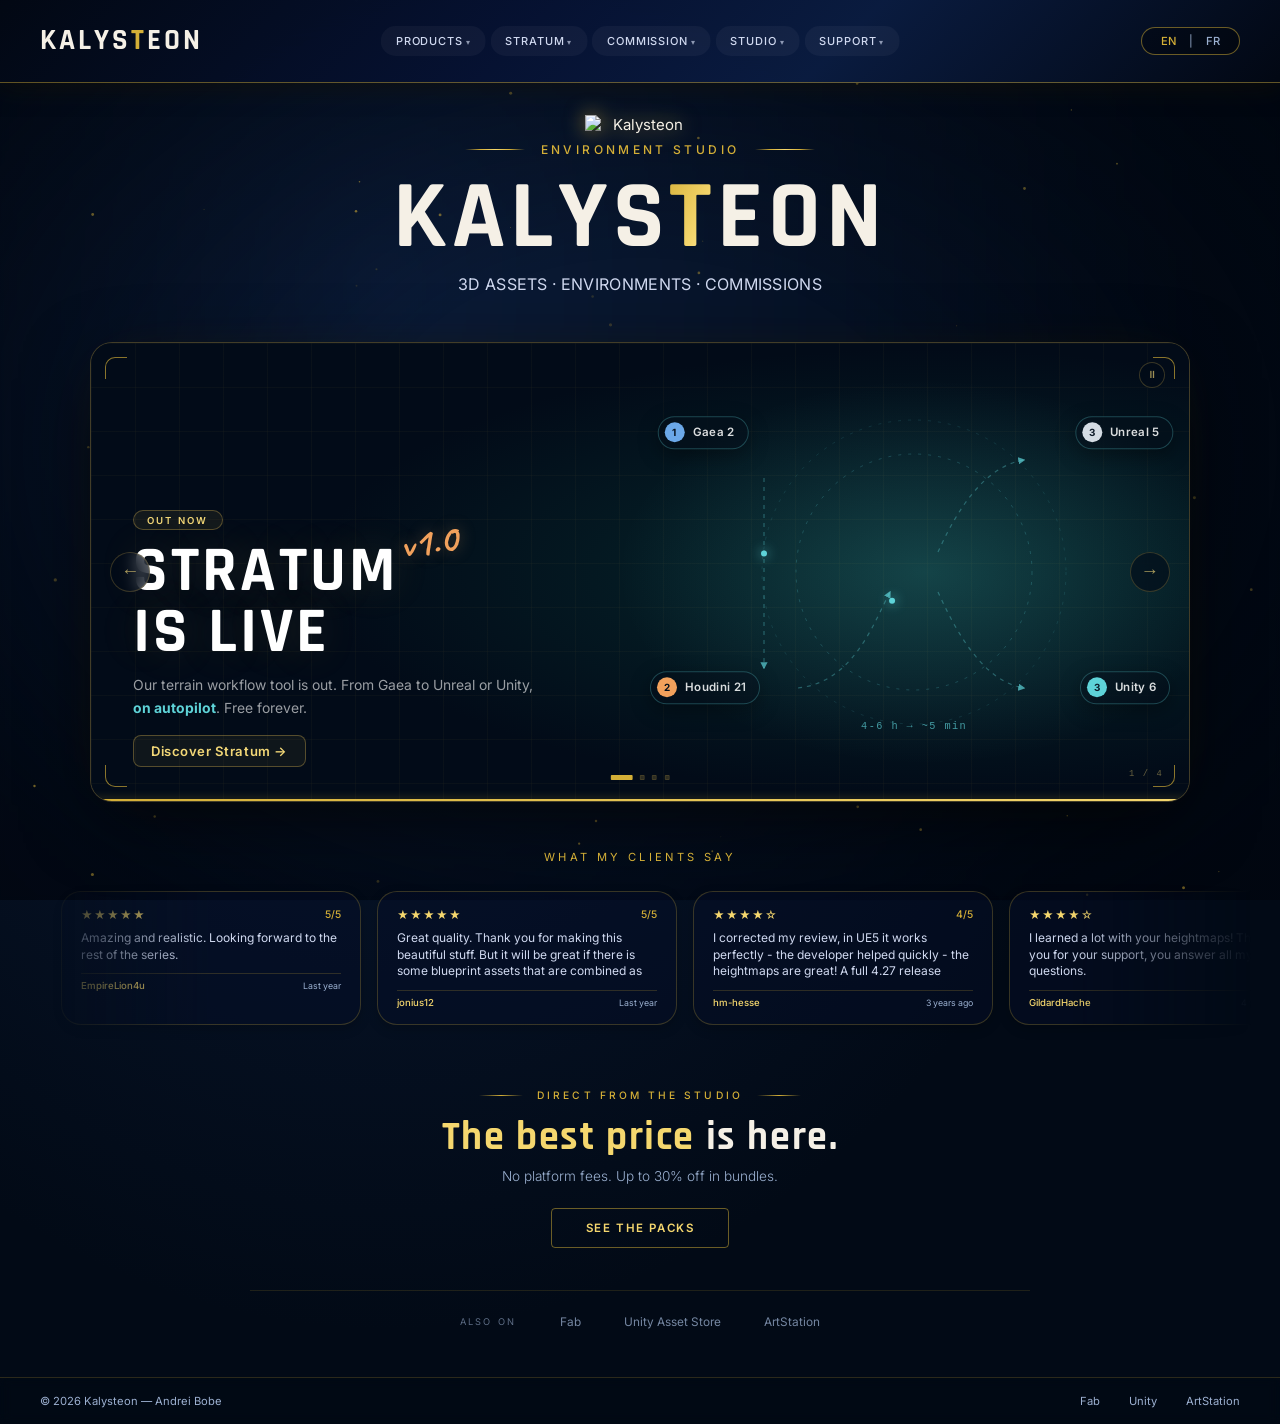
==== index.html @ ba21d110 "Arctic Mountain Complet" ====
﻿<!DOCTYPE html>
<html lang="en">
<head>
<meta charset="UTF-8">
<meta name="viewport" content="width=device-width, initial-scale=1.0, viewport-fit=cover">
<title>Kalysteon</title>
<link rel="icon" type="image/png" sizes="64x64" href="img/favicon-64.webp">
<link rel="icon" type="image/png" sizes="32x32" href="img/favicon-32.webp">
<link href="https://fonts.googleapis.com/css2?family=Bebas+Neue&family=Inter:opsz,wght@14..32,300;14..32,400;14..32,500;14..32,600;14..32,700&family=Orbitron:wght@700;800&family=Rajdhani:wght@400;600;700&family=Caveat:wght@700&display=swap" rel="stylesheet">
<style>
*, *::before, *::after {
  box-sizing: border-box;
  margin: 0;
  padding: 0;
}

:root {
  --bg-deep: #01060F;
  --gold: #D4AF37;
  --gold-bright: #F5D76E;
  --gold-glow: rgba(212, 175, 55, 0.7);
  --gold-border: rgba(212, 175, 55, 0.5);
  --gold-border-hover: rgba(245, 215, 110, 0.9);
  --text-light: #F5F0E6;
  --text-muted: #D0D9F0;
  --text-dim: #9BB0D0;
  --card-bg: rgba(5, 14, 40, 0.65);
  --card-border: rgba(212, 175, 55, 0.4);
  --card-border-hover: rgba(245, 215, 110, 0.8);
  --testimonial-bg: rgba(5, 14, 40, 0.45);
  --testimonial-border: rgba(212, 175, 55, 0.25);
  --transition-smooth: cubic-bezier(0.2, 0.9, 0.4, 1.1);
}

body {
  background-color: #020A16;
  background-image: radial-gradient(ellipse at 30% 20%, rgba(20,45,90,0.5) 0%, transparent 65%);
  color: var(--text-light);
  font-family: 'Inter', sans-serif;
  font-size: 15px;
  min-height: 100vh;
  display: flex;
  flex-direction: column;
  -webkit-font-smoothing: antialiased;
  overflow-x: hidden;
}

/* VIDEO DE FOND AVEC OVERLAY LÉGÈREMENT FLOU */
.bg-video {
  position: fixed;
  inset: 0;
  z-index: 0;
  pointer-events: none;
  overflow: hidden;
}
.video-wrapper {
  position: absolute;
  inset: 0;
  opacity: 0;
  transition: opacity 2.5s ease-out;
  pointer-events: none;
}
.bg-video iframe {
  position: absolute;
  top: 50%;
  left: 50%;
  min-width: 100%;
  min-height: 100%;
  width: auto;
  height: auto;
  transform: translate(-50%, -50%) scale(1.4);
  pointer-events: none;
}
/* Overlay moins flou et moins opaque pour mieux voir la vidéo */
.bg-video::after {
  content: '';
  position: absolute;
  inset: 0;
  background: radial-gradient(ellipse at center, transparent 30%, rgba(1,6,15,0.75) 90%);
  backdrop-filter: blur(2px);
  z-index: 1;
  pointer-events: none;
}

#particle-canvas {
  position: fixed;
  inset: 0;
  z-index: 1;
  pointer-events: none;
}

header {
  position: sticky;
  top: 0;
  z-index: 100;
  display: flex;
  align-items: center;
  justify-content: space-between;
  padding: 1.4rem 2.5rem;
  border-bottom: 1px solid rgba(212,175,55,0.45);
  background: linear-gradient(135deg, rgba(2,8,20,0.97) 0%, rgba(6,18,50,0.97) 40%, rgba(10,28,65,0.97) 65%, rgba(2,8,20,0.97) 100%);
  backdrop-filter: blur(20px);
  box-shadow: 0 1px 30px rgba(212,175,55,0.07), 0 4px 20px rgba(0,0,0,0.5);
  animation: fadeInDown 0.8s var(--transition-smooth) forwards;
}
.logo {
  font-family: 'Rajdhani', sans-serif;
  font-weight: 700;
  font-size: 1.8rem;
  letter-spacing: 3px;
  color: var(--text-light);
  text-decoration: none;
}
.logo span { color: var(--gold); }
/* NAV PILLS */
.header-nav { display: flex; align-items: center; gap: 0.3rem; position: absolute; left: 50%; transform: translateX(-50%); }
.nav-pill { position: relative; display: flex; align-items: center; }
.nav-link { font-family: 'Inter', sans-serif; font-size: 11px; font-weight: 500; letter-spacing: 0.08em; text-transform: uppercase; color: var(--text-muted); text-decoration: none; padding: 7px 14px; border-radius: 30px; border: 0.5px solid transparent; background: rgba(255,255,255,0.04); transition: color 0.3s ease, border-color 0.3s ease, box-shadow 0.3s ease, transform 0.3s cubic-bezier(0.34,1.56,0.64,1); cursor: pointer; white-space: nowrap; }
.nav-link:hover, .nav-pill:hover > .nav-link { color: var(--gold-bright); border-color: rgba(201,168,76,0.40); box-shadow: 0 0 14px rgba(201,168,76,0.18), inset 0 0 10px rgba(201,168,76,0.07); transform: scale(1.05); }
.nav-link.active { color: var(--gold-bright); border-color: rgba(201,168,76,0.35); background: rgba(201,168,76,0.08); }
/* ── Per-nav color accents ── */
.header-nav .nav-pill:nth-child(1) > .nav-link.active { color: var(--gold-bright); border-color: rgba(201,168,76,0.50); box-shadow: 0 0 14px rgba(201,168,76,0.25), inset 0 0 10px rgba(201,168,76,0.10); background: rgba(201,168,76,0.09); }
.header-nav .nav-pill:nth-child(2) > .nav-link.active { color: #5DEFD5; border-color: rgba(93,239,213,0.40); box-shadow: 0 0 14px rgba(93,239,213,0.20), inset 0 0 10px rgba(93,239,213,0.08); background: rgba(93,239,213,0.06); }
.header-nav .nav-pill:nth-child(3) > .nav-link.active { color: #C084FC; border-color: rgba(168,85,247,0.40); box-shadow: 0 0 14px rgba(168,85,247,0.20), inset 0 0 10px rgba(168,85,247,0.08); background: rgba(168,85,247,0.06); }
.header-nav .nav-pill:nth-child(4) > .nav-link.active { color: #A3E635; border-color: rgba(163,230,53,0.40); box-shadow: 0 0 14px rgba(163,230,53,0.20), inset 0 0 10px rgba(163,230,53,0.08); background: rgba(163,230,53,0.06); }
.header-nav .nav-pill:nth-child(5) > .nav-link.active { color: #FF7A45; border-color: rgba(255,122,69,0.40); box-shadow: 0 0 14px rgba(255,122,69,0.20), inset 0 0 10px rgba(255,122,69,0.08); background: rgba(255,122,69,0.06); }
.nav-dropdown-trigger::after { content: ' ▾'; font-size: 0.5rem; opacity: 0.65; }
.nav-dd-menu { position: absolute; top: calc(100% + 10px); left: 50%; transform: translateX(-50%) translateY(-6px); background: rgba(6,14,32,0.92); backdrop-filter: blur(18px); -webkit-backdrop-filter: blur(18px); border: 1px solid rgba(201,168,76,0.28); border-radius: 16px; padding: 0.5rem; min-width: 210px; z-index: 200; opacity: 0; pointer-events: none; transition: opacity 0.28s ease, transform 0.28s ease; box-shadow: 0 16px 48px rgba(0,0,0,0.75), 0 0 24px rgba(201,168,76,0.06); }
.nav-dd-menu::before { content: ''; position: absolute; top: -10px; left: 0; right: 0; height: 10px; }
.nav-pill:hover .nav-dd-menu { opacity: 1; pointer-events: all; transform: translateX(-50%) translateY(0); }
.nav-dd-item { display: flex; align-items: center; gap: 0.65rem; padding: 0.6rem 0.85rem; border-radius: 10px; font-family: 'Inter', sans-serif; font-size: 0.68rem; letter-spacing: 0.08em; text-transform: uppercase; font-weight: 500; color: var(--text-muted); text-decoration: none; transition: color 0.2s, background 0.2s; white-space: nowrap; }
.nav-dd-item:hover { color: var(--gold-bright); background: rgba(201,168,76,0.09); }
.nav-dd-icon { font-size: 0.9rem; width: 20px; text-align: center; flex-shrink: 0; }
.nav-dd-divider { height: 1px; background: rgba(201,168,76,0.15); margin: 0.3rem 0.5rem; }
.nav-dd-reviews { color: rgba(212,175,55,0.85); }
.nav-dd-reviews:hover { color: var(--gold-bright); background: rgba(201,168,76,0.12); }
.nav-dd-wide { min-width: 490px; display: flex; flex-direction: row; gap: 0; padding: 0.6rem 0.4rem; right: 0; left: auto; transform: translateY(-6px); }
.nav-pill:hover .nav-dd-wide { opacity: 1; pointer-events: all; transform: translateY(0); }
.nav-dd-col { display: flex; flex-direction: column; flex: 1; min-width: 0; padding: 0 0.3rem; }
.nav-dd-col-label { font-family: 'IBM Plex Mono', monospace; font-size: 0.52rem; letter-spacing: 0.14em; color: var(--gold); padding: 0.35rem 0.7rem 0.4rem; text-transform: uppercase; opacity: 0.65; font-weight: 600; }
.nav-dd-col-sep { width: 1px; background: rgba(201,168,76,0.15); margin: 0.25rem 0; flex-shrink: 0; }
.lang-toggle {
  display: flex;
  align-items: center;
  gap: 0.4rem;
  border: 1px solid rgba(212,175,55,0.5);
  border-radius: 40px;
  padding: 0.2rem 0.8rem;
  background: rgba(0,0,0,0.3);
}
.lang-btn {
  background: none;
  border: none;
  color: var(--text-dim);
  font-family: 'Inter', monospace;
  font-size: 0.7rem;
  font-weight: 500;
  cursor: pointer;
  padding: 0.2rem 0.4rem;
  transition: color 0.15s;
  text-transform: uppercase;
}
.lang-btn.active { color: var(--gold); }
.lang-sep { color: var(--text-dim); font-size: 0.7rem; }

main {
  position: relative;
  z-index: 15;
  flex: 1;
  display: flex;
  flex-direction: column;
  align-items: center;
  justify-content: center;
  padding: 2rem 1.8rem 3rem;
  gap: 3rem;
}

.hero-block {
  text-align: center;
  max-width: 900px;
  margin: 0 auto;
  opacity: 0;
  transform: translateY(30px);
  animation: slideUpFade 0.7s 0.2s var(--transition-smooth) forwards;
}
.hero-logo { margin-bottom: 0.5rem; }
.hero-logo-img {
  width: 110px;
  height: auto;
  display: block;
  margin: 0 auto;
  filter: drop-shadow(0 0 10px rgba(212,175,55,0.7));
  transition: filter 0.3s;
}
.eyebrow {
  font-family: 'Inter', sans-serif;
  font-weight: 500;
  font-size: 0.75rem;
  letter-spacing: 0.28em;
  text-transform: uppercase;
  color: var(--gold);
  display: flex;
  align-items: center;
  justify-content: center;
  gap: 1rem;
  margin: 0.5rem 0 0.8rem;
}
.eyebrow::before,
.eyebrow::after {
  content: '';
  display: inline-block;
  width: 60px;
  height: 1px;
  background: linear-gradient(to right, transparent, var(--gold), var(--gold-bright), var(--gold), transparent);
}
.hero-title {
  font-family: 'Rajdhani', sans-serif;
  font-weight: 700;
  font-size: clamp(3.2rem, 9vw, 6rem);
  letter-spacing: 4.8px;
  line-height: 1;
  color: var(--text-light);
  margin-bottom: 0.5rem;
}
.hero-title em {
  background: linear-gradient(115deg, #D4AF37 0%, #F5D76E 35%, #FFF2B5 50%, #F5D76E 65%, #D4AF37 100%);
  background-size: 250% auto;
  -webkit-background-clip: text;
  background-clip: text;
  -webkit-text-fill-color: transparent;
  font-style: normal;
  animation: shimmer 5s linear infinite;
}
@keyframes shimmer {
  0% { background-position: 200% center; }
  100% { background-position: -100% center; }
}
.hero-sub {
  font-family: 'Inter', sans-serif;
  font-size: 1rem;
  font-weight: 400;
  letter-spacing: 0.02em;
  color: var(--text-muted);
  margin-top: 0.2rem;
}

/* ══ NEWS SLIDER — HUD EDITION ══ */
@keyframes ns-scan  { 0%{top:-2px} 100%{top:100%} }
@keyframes ns-pulse { 0%,100%{opacity:0.35} 50%{opacity:1} }

.news-slider {
  position: relative;
  width: 100%;
  max-width: 1100px;
  height: 460px;
  border-radius: 22px;
  overflow: hidden;
  border: 1px solid rgba(201,168,76,0.32);
  box-shadow:
    0 0 0 1px rgba(201,168,76,0.06) inset,
    0 20px 80px -16px rgba(0,0,0,0.88),
    0 0 60px -20px rgba(212,175,55,0.10);
  animation: slideUpFade 0.7s 0.25s var(--transition-smooth) backwards;
  background: #020B18;
}
/* shimmer sweep */
.news-slider::after {
  content:''; position:absolute; inset:0;
  background: linear-gradient(115deg, transparent 30%, rgba(255,255,255,0.04) 50%, transparent 70%);
  transform: translateX(-120%);
  z-index: 10; pointer-events: none; transition: transform 0s;
}
.news-slider.shimmer::after { transform:translateX(120%); transition:transform 0.6s ease; }

/* track */
.ns-track {
  display: flex; height: 100%;
  transition: transform 0.85s cubic-bezier(0.23,1,0.32,1);
  will-change: transform;
}

/* slide base */
.ns-slide {
  position: relative; min-width: 100%; height: 100%;
  overflow: hidden; display: flex; flex-direction: column; justify-content: flex-end;
}

/* per-slide ambient backgrounds */
.ns-slide--opening    { background: radial-gradient(ellipse 85% 75% at 78% 55%, #0D2040 0%, #020B18 65%); }
.ns-slide--commission { background: radial-gradient(ellipse 85% 75% at 28% 50%, #091A15 0%, #020B18 65%); }
.ns-slide--stratum    { background: radial-gradient(ellipse 85% 75% at 76% 50%, #06282C 0%, #020B18 65%); }
.ns-slide--bundles    { background: radial-gradient(ellipse 85% 75% at 70% 45%, #22150A 0%, #020B18 65%); }
.ns-slide--arctic     { background: radial-gradient(ellipse 85% 75% at 62% 28%, #091528 0%, #020B18 65%); }

/* grid layer */
.ns-grid {
  position: absolute; inset: 0; z-index: 1; pointer-events: none;
  background-image:
    linear-gradient(rgba(201,168,76,0.040) 1px, transparent 1px),
    linear-gradient(90deg, rgba(201,168,76,0.040) 1px, transparent 1px);
  background-size: 44px 44px;
}

/* topographic rings — SVG data URI per theme */
.ns-topo {
  position: absolute; inset: 0; z-index: 2; pointer-events: none;
}
.ns-slide--opening .ns-topo {
  background: url("data:image/svg+xml,<svg xmlns='http://www.w3.org/2000/svg' width='1100' height='460'><ellipse cx='820' cy='230' rx='80' ry='55' fill='none' stroke='%23D4AF37' stroke-width='0.7' opacity='0.20'/><ellipse cx='820' cy='230' rx='140' ry='95' fill='none' stroke='%23D4AF37' stroke-width='0.55' opacity='0.14'/><ellipse cx='820' cy='230' rx='210' ry='145' fill='none' stroke='%23D4AF37' stroke-width='0.5' opacity='0.10'/><ellipse cx='820' cy='230' rx='295' ry='200' fill='none' stroke='%23D4AF37' stroke-width='0.45' opacity='0.07'/><ellipse cx='820' cy='230' rx='395' ry='265' fill='none' stroke='%23D4AF37' stroke-width='0.4' opacity='0.04'/><line x1='820' y1='0' x2='820' y2='460' stroke='%23D4AF37' stroke-width='0.45' opacity='0.09' stroke-dasharray='4 7'/><line x1='580' y1='230' x2='1100' y2='230' stroke='%23D4AF37' stroke-width='0.45' opacity='0.09' stroke-dasharray='4 7'/></svg>") center/cover no-repeat;
}
.ns-slide--commission .ns-topo {
  background: url("data:image/svg+xml,<svg xmlns='http://www.w3.org/2000/svg' width='1100' height='460'><ellipse cx='280' cy='230' rx='80' ry='55' fill='none' stroke='%23A8D4AF' stroke-width='0.7' opacity='0.17'/><ellipse cx='280' cy='230' rx='145' ry='100' fill='none' stroke='%23A8D4AF' stroke-width='0.55' opacity='0.11'/><ellipse cx='280' cy='230' rx='220' ry='155' fill='none' stroke='%23A8D4AF' stroke-width='0.5' opacity='0.08'/><ellipse cx='280' cy='230' rx='315' ry='215' fill='none' stroke='%23A8D4AF' stroke-width='0.45' opacity='0.05'/><ellipse cx='280' cy='230' rx='420' ry='280' fill='none' stroke='%23A8D4AF' stroke-width='0.4' opacity='0.03'/><line x1='280' y1='0' x2='280' y2='460' stroke='%23A8D4AF' stroke-width='0.45' opacity='0.08' stroke-dasharray='4 7'/><line x1='0' y1='230' x2='560' y2='230' stroke='%23A8D4AF' stroke-width='0.45' opacity='0.08' stroke-dasharray='4 7'/></svg>") center/cover no-repeat;
}
.ns-slide--arctic .ns-topo {
  background: url("data:image/svg+xml,<svg xmlns='http://www.w3.org/2000/svg' width='1100' height='460'><ellipse cx='660' cy='150' rx='90' ry='50' fill='none' stroke='%23AFC8D4' stroke-width='0.7' opacity='0.17'/><ellipse cx='660' cy='150' rx='160' ry='92' fill='none' stroke='%23AFC8D4' stroke-width='0.55' opacity='0.11'/><ellipse cx='660' cy='150' rx='245' ry='138' fill='none' stroke='%23AFC8D4' stroke-width='0.5' opacity='0.08'/><ellipse cx='660' cy='150' rx='345' ry='192' fill='none' stroke='%23AFC8D4' stroke-width='0.45' opacity='0.05'/><ellipse cx='660' cy='150' rx='465' ry='262' fill='none' stroke='%23AFC8D4' stroke-width='0.4' opacity='0.03'/><line x1='660' y1='0' x2='660' y2='310' stroke='%23AFC8D4' stroke-width='0.45' opacity='0.09' stroke-dasharray='4 7'/><line x1='405' y1='150' x2='915' y2='150' stroke='%23AFC8D4' stroke-width='0.45' opacity='0.09' stroke-dasharray='4 7'/></svg>") center/cover no-repeat;
}

/* ambient glow blob */
.ns-glow { position:absolute; inset:0; z-index:3; pointer-events:none; }
.ns-slide--opening    .ns-glow { background: radial-gradient(ellipse 45% 60% at 78% 55%, rgba(212,175,55,0.11) 0%, transparent 70%); }
.ns-slide--commission .ns-glow { background: radial-gradient(ellipse 42% 55% at 25% 50%, rgba(140,210,160,0.08) 0%, transparent 70%); }
.ns-slide--stratum    .ns-glow { background: radial-gradient(ellipse 40% 60% at 76% 50%, rgba(94,211,216,0.16) 0%, transparent 70%); }
.ns-slide--bundles    .ns-glow { background: radial-gradient(ellipse 45% 55% at 70% 45%, rgba(232,131,91,0.11) 0%, transparent 70%); }
.ns-slide--arctic     .ns-glow { background: radial-gradient(ellipse 45% 50% at 60% 28%, rgba(160,200,220,0.09) 0%, transparent 70%); }

/* ── slot image — fond droit avec fondu gauche ──
   Placer les images dans img/slides/
   Formats recommandés : 16:9, min 1280×720
   slide-opening.jpg  |  slide-commission.jpg  |  slide-arctic.jpg      */
.ns-img {
  position: absolute;
  top: 0; right: 0;
  width: 60%;
  height: 100%;
  object-fit: cover;
  z-index: 3;
  /* fondu : transparent à gauche → opaque à droite */
  -webkit-mask-image: linear-gradient(to right, transparent 0%, rgba(0,0,0,0.18) 14%, rgba(0,0,0,0.60) 36%, black 62%);
  mask-image:         linear-gradient(to right, transparent 0%, rgba(0,0,0,0.18) 14%, rgba(0,0,0,0.60) 36%, black 62%);
  transform: scale(1.0);
  transition: transform 7s cubic-bezier(0.23,1,0.32,1);
  opacity: 0.88;
}
.ns-slide.active .ns-img { transform: scale(1.05); }
/* Stratum : logo a la place de l'image */
.ns-stratum-art { position:absolute; top:50%; right:5%; width:min(440px,44%); aspect-ratio:440/340; transform:translateY(-50%); z-index:3; opacity:0; transition:opacity .8s ease; }
.ns-slide.active .ns-stratum-art { opacity:1; }
.ns-slide--stratum .ns-hl { color:#5ED3D8; }
.nsa-links { position:absolute; inset:0; width:100%; height:100%; overflow:visible; }
.nsa-ring { fill:none; stroke:rgba(94,211,216,.22); stroke-width:1; stroke-dasharray:3 7; transform-origin:220px 170px; animation:nsaSpin 38s linear infinite; }
.nsa-ring--b { stroke:rgba(94,211,216,.12); animation-duration:60s; animation-direction:reverse; }
.nsa-line { fill:none; stroke:rgba(94,211,216,.35); stroke-width:1.2; stroke-dasharray:4 5; }
.nsa-dot { fill:#5ED3D8; filter:drop-shadow(0 0 6px #5ED3D8); }
@keyframes nsaSpin { to { transform:rotate(360deg); } }
.nsa-logo { position:absolute; left:50%; top:50%; width:46%; transform:translate(-50%,-50%) scale(.9); filter:drop-shadow(0 0 40px rgba(94,211,216,.4)); transition:transform 7s cubic-bezier(0.23,1,0.32,1); }
.ns-slide.active .nsa-logo { transform:translate(-50%,-50%) scale(1); }
.nsa-chip { position:absolute; display:inline-flex; align-items:center; gap:.5rem; padding:.36rem .8rem .36rem .36rem; border-radius:30px;
  background:rgba(4,16,28,.82); border:1px solid rgba(94,211,216,.28); color:rgba(255,255,255,.86);
  font-family:'Inter',sans-serif; font-size:.72rem; font-weight:600; letter-spacing:.03em; white-space:nowrap;
  box-shadow:0 6px 20px rgba(0,0,0,.35); opacity:0; transition:opacity .5s ease, transform .5s ease; }
.nsa-chip b { width:20px; height:20px; border-radius:50%; display:grid; place-items:center; font-size:.62rem; color:#04101C; }
.nsa-chip--tl { left:0; top:9%; transform:translate(-40%,-50%); }
.nsa-chip--tr { right:0; top:9%; transform:translate(40%,-50%); }
.nsa-chip--bl { left:0; top:84%; transform:translate(-40%,-50%); }
.nsa-chip--br { right:0; top:84%; transform:translate(40%,-50%); }
.ns-slide.active .nsa-chip { opacity:1; }
.ns-slide.active .nsa-chip--tl { transition-delay:.25s; } .ns-slide.active .nsa-chip--bl { transition-delay:.45s; }
.ns-slide.active .nsa-chip--tr { transition-delay:.65s; } .ns-slide.active .nsa-chip--br { transition-delay:.75s; }
.nsa-time { position:absolute; left:50%; bottom:3%; transform:translateX(-50%); font-family:'IBM Plex Mono','Courier New',monospace; font-size:.64rem; letter-spacing:.14em; color:rgba(94,211,216,.7); white-space:nowrap; }
.ns-ver { display:inline-block; margin-left:.35rem; font-family:'Caveat',cursive; font-weight:700; font-size:.62em; letter-spacing:0; color:#F2A15C; text-shadow:0 0 16px rgba(242,161,92,.35); transform:rotate(-9deg) translateY(-.45em); vertical-align:top; }
@media (max-width:760px) {
  .ns-stratum-art { top:1.2rem; right:1rem; width:110px; transform:none; aspect-ratio:1; }
  .nsa-links, .nsa-chip, .nsa-time { display:none; }
  .nsa-logo { width:100%; }
}

/* scan line */
.ns-scan { position:absolute; inset:0; overflow:hidden; z-index:4; pointer-events:none; }
.ns-scan::after {
  content:''; position:absolute; left:0; right:0; height:2px; top:-2px;
  background: linear-gradient(to right, transparent, rgba(212,175,55,0.07), transparent);
  animation: ns-scan 7s linear infinite;
}

/* corner brackets */
.ns-corners { position:absolute; inset:14px; z-index:5; pointer-events:none; }
.ns-corner { position:absolute; width:22px; height:22px; opacity:0.65; }
.ns-corner--tl { top:0; left:0;    border-top:1.5px solid #D4AF37; border-left:1.5px solid #D4AF37;   border-radius:10px 0 0 0; }
.ns-corner--tr { top:0; right:0;   border-top:1.5px solid #D4AF37; border-right:1.5px solid #D4AF37;  border-radius:0 10px 0 0; }
.ns-corner--bl { bottom:0; left:0; border-bottom:1.5px solid #D4AF37; border-left:1.5px solid #D4AF37;  border-radius:0 0 0 10px; }
.ns-corner--br { bottom:0; right:0;border-bottom:1.5px solid #D4AF37; border-right:1.5px solid #D4AF37; border-radius:0 0 10px 0; }

/* HUD top-left */
.ns-hud-tl {
  position:absolute; top:1.3rem; left:1.6rem; z-index:6;
  display:flex; flex-direction:column; gap:0.22rem;
  opacity:0; transform:translateY(-8px);
  transition: opacity 0.5s 0.05s ease, transform 0.5s 0.05s ease;
}
.ns-slide.active .ns-hud-tl { opacity:1; transform:translateY(0); }
.ns-hud-coord {
  font-family:'IBM Plex Mono','Courier New',monospace;
  font-size:0.54rem; letter-spacing:0.14em; text-transform:uppercase;
  color:rgba(212,175,55,0.42);
}
.ns-hud-status {
  font-family:'IBM Plex Mono','Courier New',monospace;
  font-size:0.51rem; letter-spacing:0.12em;
  color:rgba(212,175,55,0.32);
}
.ns-dot-blink { animation:ns-pulse 2.2s ease-in-out infinite; color:#7ED89A; }

/* HUD top-right */
.ns-hud-tr {
  position:absolute; top:1.3rem; right:1.6rem; z-index:6;
  text-align:right; display:flex; flex-direction:column; gap:0.22rem;
  opacity:0; transform:translateY(-8px);
  transition: opacity 0.5s 0.10s ease, transform 0.5s 0.10s ease;
}
.ns-slide.active .ns-hud-tr { opacity:1; transform:translateY(0); }
.ns-hud-ver, .ns-hud-date {
  font-family:'IBM Plex Mono','Courier New',monospace;
  font-size:0.51rem; letter-spacing:0.14em;
  color:rgba(212,175,55,0.32);
}

/* main content */
.ns-content {
  position:relative; z-index:6;
  padding:2.1rem 2.6rem;
  display:flex; flex-direction:column; gap:0.72rem;
  max-width:600px;
}
.ns-badge {
  font-family:'Inter',sans-serif; font-size:0.60rem; font-weight:600;
  letter-spacing:0.22em; text-transform:uppercase;
  width:fit-content; padding:0.2rem 0.85rem; border-radius:2px;
  background:rgba(201,168,76,0.09); border:1px solid rgba(201,168,76,0.36);
  border-radius:14px;
  color:#F2D777;
  opacity:0; transform:translateY(10px);
  transition: opacity 0.5s 0s ease, transform 0.5s 0s ease;
}
.ns-slide.active .ns-badge { opacity:1; transform:translateY(0); }

.ns-title {
  font-family:'Rajdhani',sans-serif;
  font-weight:700;
  font-size:clamp(2.6rem,5vw,4.4rem);
  letter-spacing:3px; color:#fff; line-height:0.95;
  text-shadow:0 0 40px rgba(212,175,55,0.16);
  word-break:break-word; overflow-wrap:break-word;
  opacity:0; transform:translateY(22px);
  transition: opacity 0.62s 0.08s ease, transform 0.62s 0.08s ease;
}
.ns-slide.active .ns-title { opacity:1; transform:translateY(0); }

.ns-sub {
  font-family:'Inter',sans-serif; font-size:0.87rem; line-height:1.65;
  color:rgba(255,255,255,0.60); max-width:420px;
  opacity:0; transform:translateY(15px);
  transition: opacity 0.62s 0.18s ease, transform 0.62s 0.18s ease;
}
.ns-slide.active .ns-sub { opacity:1; transform:translateY(0); }
.ns-hl { color:#F2D777; font-weight:700; }

.ns-cta {
  font-family:'Inter',sans-serif; font-size:0.82rem; font-weight:600;
  letter-spacing:0.04em; color:#F2D777; text-decoration:none;
  display:inline-flex; align-items:center; gap:0.45rem;
  padding:0.45rem 1.1rem; width:fit-content; margin-top:0.2rem;
  border:1px solid rgba(201,168,76,0.38); border-radius:8px;
  background:rgba(201,168,76,0.07);
  opacity:0; transform:translateY(10px);
  transition: opacity 0.62s 0.28s ease, transform 0.62s 0.28s ease,
              background 0.22s, border-color 0.22s, gap 0.22s;
}
.ns-slide.active .ns-cta { opacity:1; transform:translateY(0); }
.ns-cta:hover { background:rgba(201,168,76,0.16); border-color:rgba(201,168,76,0.68); gap:0.75rem; }

/* HUD bottom-right data strip */
.ns-hud-bottom {
  position:absolute; bottom:2.6rem; right:1.8rem; z-index:6;
  display:flex; flex-direction:column; gap:0.18rem; text-align:right;
  opacity:0; transform:translateY(8px);
  transition: opacity 0.5s 0.32s ease, transform 0.5s 0.32s ease;
}
.ns-slide.active .ns-hud-bottom { opacity:1; transform:translateY(0); }
.ns-hud-bottom span {
  font-family:'IBM Plex Mono','Courier New',monospace;
  font-size:0.49rem; letter-spacing:0.13em; text-transform:uppercase;
  color:rgba(212,175,55,0.28);
}

/* bouton pause/play */
.ns-playpause {
  position:absolute; top:1.2rem; right:1.5rem; z-index:8;
  background:rgba(2,11,24,0.55); border:1px solid rgba(201,168,76,0.28);
  color:rgba(242,215,119,0.65);
  width:26px; height:26px; border-radius:50%;
  display:flex; align-items:center; justify-content:center;
  font-size:0.65rem; cursor:pointer; backdrop-filter:blur(6px);
  transition:background 0.2s, border-color 0.2s, color 0.2s;
  line-height:1; padding:0;
}
.ns-playpause:hover { background:rgba(201,168,76,0.14); border-color:rgba(201,168,76,0.60); color:#F2D777; }
.ns-playpause.paused { color:#F2D777; border-color:rgba(201,168,76,0.55); background:rgba(201,168,76,0.10); }

/* counter */
.ns-counter {
  position:absolute; bottom:1.35rem; right:1.6rem; z-index:7;
  font-family:'IBM Plex Mono','Courier New',monospace;
  font-size:0.55rem; letter-spacing:0.18em;
  color:rgba(242,215,119,0.42);
}

/* arrows */
.ns-arrow {
  position:absolute; top:50%; transform:translateY(-50%);
  z-index:7; background:rgba(2,11,24,0.60);
  border:1px solid rgba(201,168,76,0.26); color:rgba(242,215,119,0.68);
  width:40px; height:40px; border-radius:50%;
  display:flex; align-items:center; justify-content:center;
  font-size:1.15rem; cursor:pointer; backdrop-filter:blur(8px);
  transition: background 0.22s, border-color 0.22s, color 0.22s, transform 0.22s;
  line-height:1;
}
.ns-arrow:hover {
  background:rgba(201,168,76,0.13); border-color:rgba(201,168,76,0.62); color:#F2D777;
  box-shadow:0 0 16px rgba(212,175,55,0.20); transform:translateY(-50%) scale(1.08);
}
.ns-arrow-prev { left:1.2rem; }
.ns-arrow-next { right:1.2rem; }

/* dots */
.ns-dots {
  position:absolute; bottom:1.3rem; left:50%; transform:translateX(-50%);
  z-index:7; display:flex; gap:0.45rem; align-items:center;
}
.ns-dot {
  width:5px; height:5px; border-radius:1px;
  background:rgba(201,168,76,0.22); border:1px solid rgba(201,168,76,0.14);
  cursor:pointer; transition:background 0.3s, width 0.3s;
}
.ns-dot.active { background:#D4AF37; width:22px; border-color:rgba(212,175,55,0.48); }

/* progress bar */
.ns-progress {
  position:absolute; bottom:0; left:0; height:2px; z-index:7; width:0%;
  background:linear-gradient(to right,#D4AF37,#F5D76E);
  box-shadow:0 0 8px rgba(212,175,55,0.55);
}

/* SECTION TÉMOIGNAGES - FONDU LATÉRAL ADOUCI */
.testimonials-section {
  width: 100%;
  max-width: 1300px;
  margin: 0 auto;
  opacity: 0;
  transform: translateY(30px);
  animation: slideUpFade 0.7s 0.45s var(--transition-smooth) forwards;
}
.section-label {
  text-align: center;
  font-family: 'Inter', sans-serif;
  font-size: 0.7rem;
  letter-spacing: 0.3em;
  text-transform: uppercase;
  color: var(--gold);
  margin-bottom: 1.2rem;
}
.testimonial-fade-mask {
  position: relative;
  width: 100%;
  /* Utilisation d'un mask pour un fondu plus progressif et moins brutal */
  -webkit-mask: linear-gradient(to right, transparent 0%, black 15%, black 85%, transparent 100%);
  mask: linear-gradient(to right, transparent 0%, black 15%, black 85%, transparent 100%);
}
/* Suppression des pseudo-éléments ::before/::after précédents pour ne garder que le mask */
.testimonial-drag-container {
  width: 100%;
  overflow-x: auto;
  overflow-y: hidden;
  cursor: grab;
  scrollbar-width: none;
  -ms-overflow-style: none;
  padding-bottom: 0.5rem;
  user-select: none;
  scroll-behavior: smooth;
}
.testimonial-drag-container::-webkit-scrollbar {
  display: none;
}
.testimonial-drag-container:active {
  cursor: grabbing;
}
.testimonial-track {
  display: inline-flex;
  gap: 1rem;
  padding: 0.5rem 2rem;
}
.testimonial-card {
  display: inline-block;
  width: 300px;
  background: var(--testimonial-bg);
  backdrop-filter: blur(6px);
  border: 0.5px solid var(--testimonial-border);
  border-radius: 20px;
  padding: 1rem 1.2rem;
  white-space: normal;
  text-align: left;
  transition: transform 0.2s ease, border-color 0.2s, background 0.2s;
  box-shadow: 0 4px 12px rgba(0,0,0,0.2);
  overflow: hidden;
}
.testimonial-card:hover {
  transform: translateY(-3px);
  border-color: rgba(212,175,55,0.5);
  background: rgba(12, 25, 40, 0.6);
}
.testimonial-header {
  display: flex;
  align-items: center;
  justify-content: space-between;
  margin-bottom: 0.5rem;
}
.testimonial-stars {
  color: var(--gold-bright);
  font-size: 0.7rem;
  letter-spacing: 1px;
}
.testimonial-rating {
  font-family: 'Inter', monospace;
  font-size: 0.65rem;
  font-weight: 500;
  color: var(--gold);
}
.testimonial-text {
  font-family: 'Inter', sans-serif;
  font-size: 0.75rem;
  line-height: 1.4;
  color: var(--text-muted);
  margin-bottom: 0.6rem;
  display: block;
  max-height: 4.2em;
  overflow-y: hidden;
  transition: max-height 0.35s ease-out;
}
.testimonial-card:hover .testimonial-text {
  max-height: 25em;
}
.testimonial-author {
  font-family: 'Inter', monospace;
  font-size: 0.6rem;
  color: var(--gold-bright);
  border-top: 0.5px solid rgba(212,175,55,0.2);
  padding-top: 0.4rem;
  display: flex;
  justify-content: space-between;
}
.author-name {
  font-weight: 500;
}
.author-date {
  color: var(--text-dim);
  font-size: 0.55rem;
}

/* ===== STORES ===== */
.stores-section {
  width: 100%;
  max-width: 780px;
  margin: 0 auto;
  text-align: center;
  opacity: 0;
  transform: translateY(30px);
  animation: slideUpFade 0.7s 0.55s var(--transition-smooth) forwards;
}
.direct-eyebrow {
  font-family: 'Inter', sans-serif;
  font-weight: 500;
  font-size: 0.64rem;
  letter-spacing: 0.3em;
  text-transform: uppercase;
  color: var(--gold);
  display: flex;
  align-items: center;
  justify-content: center;
  gap: 0.9rem;
  margin-bottom: 0.9rem;
}
.direct-eyebrow::before,
.direct-eyebrow::after {
  content: '';
  display: inline-block;
  width: 44px;
  height: 1px;
  background: linear-gradient(to right, transparent, var(--gold), transparent);
}
.direct-title {
  font-family: 'Rajdhani', sans-serif;
  font-weight: 700;
  font-size: clamp(1.7rem, 3.6vw, 2.5rem);
  letter-spacing: 1.6px;
  line-height: 1.1;
  color: var(--text-light);
  margin: 0;
}
.direct-title em {
  font-style: normal;
  color: var(--gold-bright);
}
.direct-sub {
  font-family: 'Inter', sans-serif;
  font-size: 0.85rem;
  font-weight: 300;
  color: var(--text-dim);
  margin: 0.55rem 0 0;
}
.direct-cta {
  display: inline-block;
  margin-top: 1.5rem;
  font-family: 'Inter', sans-serif;
  font-size: 0.72rem;
  font-weight: 600;
  letter-spacing: 0.14em;
  text-transform: uppercase;
  text-decoration: none;
  color: var(--gold-bright);
  border: 1px solid var(--gold-border);
  border-radius: 4px;
  padding: 0.75rem 2.1rem;
  transition: background 0.25s, border-color 0.25s, box-shadow 0.25s, transform 0.25s var(--transition-smooth);
}
.direct-cta:hover {
  background: rgba(212,175,55,0.1);
  border-color: var(--gold-border-hover);
  box-shadow: 0 6px 24px rgba(212,175,55,0.14);
  transform: translateY(-2px);
}
.stores-strip {
  display: flex;
  align-items: center;
  justify-content: center;
  flex-wrap: wrap;
  gap: 0.5rem 1.5rem;
  margin-top: 2.6rem;
  padding-top: 1.5rem;
  border-top: 1px solid rgba(212,175,55,0.14);
}
.strip-label {
  font-family: 'Inter', sans-serif;
  font-size: 0.58rem;
  letter-spacing: 0.24em;
  text-transform: uppercase;
  color: var(--text-dim);
  opacity: 0.6;
}
.strip-link {
  display: inline-flex;
  align-items: center;
  gap: 0.4rem;
  font-family: 'Inter', sans-serif;
  font-size: 0.74rem;
  color: var(--text-dim);
  text-decoration: none;
  opacity: 0.75;
  transition: color 0.2s, opacity 0.2s;
}
.strip-link img { width: 13px; height: 13px; display: block; opacity: 0.6; transition: opacity 0.2s; }
.strip-link:hover { color: var(--gold-bright); opacity: 1; }
.strip-link:hover img { opacity: 1; }
@media (max-width: 720px) {
  .direct-eyebrow::before, .direct-eyebrow::after { width: 22px; }
  .stores-strip { gap: 0.45rem 1rem; }
}
footer {
  position: relative;
  z-index: 15;
  display: flex;
  align-items: center;
  justify-content: space-between;
  padding: 1rem 2.5rem;
  border-top: 1px solid rgba(212,175,55,0.2);
  background: rgba(1,6,15,0.2);
  backdrop-filter: blur(6px);
  opacity: 0;
  animation: fadeInUp 0.6s 0.6s var(--transition-smooth) forwards;
}
.footer-copy {
  font-family: 'Inter', monospace;
  font-size: 0.7rem;
  color: var(--text-dim);
}
.footer-links {
  display: flex;
  gap: 1.8rem;
}
.footer-link {
  font-family: 'Inter', monospace;
  font-size: 0.7rem;
  color: var(--text-dim);
  text-decoration: none;
  transition: color 0.2s;
}
.footer-link:hover {
  color: var(--gold);
}

@keyframes slideUpFade {
  0% { opacity: 0; transform: translateY(30px); }
  100% { opacity: 1; transform: translateY(0); }
}
@keyframes fadeInDown {
  from { opacity: 0; transform: translateY(-20px); }
  to { opacity: 1; transform: translateY(0); }
}
@keyframes fadeInUp {
  from { opacity: 0; transform: translateY(20px); }
  to { opacity: 1; transform: translateY(0); }
}

@media (max-width: 780px) {
  header { padding: 1rem 1.5rem; }
  .header-nav { gap: 1rem; }
  .choices { gap: 1rem; }
  .choice-card { min-height: 300px; }
  .choice-card:hover { transform: translateY(-7px) scale(1.02); }
  .eyebrow::before, .eyebrow::after { width: 30px; }
  .testimonial-card { width: 260px; }
  .testimonial-fade-mask {
    -webkit-mask: linear-gradient(to right, transparent 0%, black 8%, black 92%, transparent 100%);
    mask: linear-gradient(to right, transparent 0%, black 8%, black 92%, transparent 100%);
  }
}
@media (max-width: 550px) {
  .header-nav { display: none; }
  .hero-title { font-size: 3rem; }
}
/* Mobile background video: keep the 16:9 ratio but size it to fully cover
   the (portrait) viewport so YouTube never letterboxes it into a band. */
@media (max-width: 768px) {
  .bg-video iframe {
    /* Oversize generously on both axes so YouTube's own internal letterbox
       padding is pushed off-screen — no black bands at any portrait ratio. */
    width: 177.78vh;       /* 100vh * 16/9 → covers full height */
    min-width: 100vw;      /* never narrower than the screen */
    height: 56.25vw;       /* 100vw * 9/16 → covers full width */
    min-height: 100vh;     /* never shorter than the screen */
    transform: translate(-50%, -50%) scale(1.35);
  }
}
</style>
<script defer src="/_vercel/insights/script.js"></script>
  <link rel="stylesheet" href="mobile-nav.css">
</head>
<body>

<canvas id="particle-canvas"></canvas>
<div class="bg-video">
  <div class="video-wrapper">
    <iframe src="https://www.youtube.com/embed/PkkmyndfI2Y?autoplay=1&mute=1&loop=1&playlist=PkkmyndfI2Y&controls=0&modestbranding=1&rel=0&showinfo=0&disablekb=1&enablejsapi=1&start=111&quality=high"
            frameborder="0"
            allow="autoplay; encrypted-media"
            allowfullscreen>
    </iframe>
  </div>
</div>

<header>
  <a href="index.html" class="logo">KALYS<span>T</span>EON</a>
  <nav class="header-nav">
    <div class="nav-pill">
      <a class="nav-link nav-dropdown-trigger" href="products.html" data-en="Products" data-fr="Produits">Products</a>
      <div class="nav-dd-menu">
        <a class="nav-dd-item" href="products.html#coll-card-frostholm"><span class="nav-dd-icon">❄</span><span data-en="Frosthölm Collection" data-fr="Collection Frosthölm">Frosthölm Collection</span></a>
        <a class="nav-dd-item" href="products.html#coll-card-8k"><span class="nav-dd-icon">⛰</span><span data-en="8K Terrain Packs" data-fr="Packs Terrain 8K">8K Terrain Packs</span></a>
        <a class="nav-dd-item" href="products.html#coll-card-arctic"><span class="nav-dd-icon">🏔</span><span data-en="Complete Landscapes" data-fr="Paysages Complets">Complete Landscapes</span></a>
        <a class="nav-dd-item" href="products.html#coll-card-bundles"><span class="nav-dd-icon">&#9635;</span><span data-en="Asset Bundles" data-fr="Asset Bundles">Asset Bundles</span></a>
        <div class="nav-dd-divider"></div>
        <a class="nav-dd-item nav-dd-reviews" href="reviews.html"><span class="nav-dd-icon">★</span><span data-en="Client Reviews" data-fr="Avis Clients">Client Reviews</span></a>
      </div>
    </div>
    <div class="nav-pill">
      <a class="nav-link nav-dropdown-trigger" href="stratum.html" data-en="Stratum" data-fr="Stratum">Stratum</a>
      <div class="nav-dd-menu">
        <a class="nav-dd-item" href="stratum.html#str-why"><span class="nav-dd-icon">◆</span><span data-en="What is it" data-fr="C'est quoi">What is it</span></a>
        <a class="nav-dd-item" href="stratum.html#str-pipeline"><span class="nav-dd-icon">⇄</span><span data-en="How it works" data-fr="Fonctionnement">How it works</span></a>
        <a class="nav-dd-item" href="stratum.html#str-features"><span class="nav-dd-icon">◈</span><span data-en="Features" data-fr="Fonctions">Features</span></a>
        <a class="nav-dd-item" href="stratum.html#str-pricing"><span class="nav-dd-icon">$</span><span data-en="Pricing" data-fr="Tarifs">Pricing</span></a>
        <div class="nav-dd-divider"></div>
        <a class="nav-dd-item" href="stratum.html#str-download"><span class="nav-dd-icon">↓</span><span data-en="Download" data-fr="Télécharger">Download</span></a>
        <a class="nav-dd-item" href="stratum.html#str-faq"><span class="nav-dd-icon">?</span><span data-en="FAQ" data-fr="FAQ">FAQ</span></a>
      </div>
    </div>
        <div class="nav-pill">
      <a class="nav-link nav-dropdown-trigger" href="commission.html" data-en="Commission" data-fr="Commission">Commission</a>
      <div class="nav-dd-menu">
        <a class="nav-dd-item" href="commission.html#tab-terrain"><span class="nav-dd-icon">⛰</span><span data-en="Custom Terrain" data-fr="Terrain Custom">Custom Terrain</span></a>
        <a class="nav-dd-item" href="commission.html#tab-hero"><span class="nav-dd-icon">◆</span><span data-en="Hero Assets" data-fr="Hero Assets">Hero Assets</span></a>
        <div class="nav-dd-divider"></div>
        <a class="nav-dd-item" href="commission.html#process"><span class="nav-dd-icon">↺</span><span data-en="How It Works" data-fr="Comment ca marche">How It Works</span></a>
        <a class="nav-dd-item" href="commission.html#about"><span class="nav-dd-icon">?</span><span data-en="FAQ" data-fr="FAQ">FAQ</span></a>
      </div>
    </div>
    <div class="nav-pill">
      <a class="nav-link nav-dropdown-trigger" href="about.html" data-en="Studio" data-fr="Studio">Studio</a>
      <div class="nav-dd-menu">
        <a class="nav-dd-item" href="about.html#bio"><span class="nav-dd-icon">▸</span><span data-en="Narrative" data-fr="Récit">Narrative</span></a>
        <a class="nav-dd-item" href="about.html#namelore"><span class="nav-dd-icon">Ω</span><span data-en="Etymology" data-fr="Étymologie">Etymology</span></a>
        <div class="nav-dd-divider"></div>
        <a class="nav-dd-item" href="about.html#stack"><span class="nav-dd-icon">■</span><span data-en="Tech Stack" data-fr="Stack Technique">Tech Stack</span></a>
        <div class="nav-dd-divider"></div>
        <a class="nav-dd-item" href="contact.html#contact"><span class="nav-dd-icon">◉</span><span data-en="Newsletter" data-fr="Newsletter">Newsletter</span></a>
        <a class="nav-dd-item" href="contact.html#socials"><span class="nav-dd-icon">@</span><span data-en="Socials" data-fr="Réseaux">Socials</span></a>
      </div>
    </div>
    <div class="nav-pill">
      <a class="nav-link nav-dropdown-trigger" href="support.html" data-en="Support" data-fr="Support">Support</a>
      <div class="nav-dd-menu">
        <a class="nav-dd-item" href="faq.html"><span class="nav-dd-icon">?</span><span data-en="FAQ" data-fr="FAQ">FAQ</span></a>
        <div class="nav-dd-divider"></div>
        <a class="nav-dd-item" href="tutorials.html"><span class="nav-dd-icon">▶</span><span data-en="Tutorials" data-fr="Tutoriels">Tutorials</span></a>
        <div class="nav-dd-divider"></div>
        <a class="nav-dd-item" href="mailto:contact@kalysteon.com"><span class="nav-dd-icon">✉</span><span data-en="Email Direct" data-fr="Email Direct">Email Direct</span></a>
      </div>
    </div>
  </nav>
  <div class="lang-toggle">
    <button class="lang-btn active" id="lang-btn-en" onclick="setLang('en')">EN</button>
    <span class="lang-sep">|</span>
    <button class="lang-btn" id="lang-btn-fr" onclick="setLang('fr')">FR</button>
  </div>
</header>

<main>
  <div class="hero-block">
    <div class="hero-logo">
      <img src="img/logo.png" alt="Kalysteon" class="hero-logo-img">
    </div>
    <div class="eyebrow" data-en="ENVIRONMENT STUDIO" data-fr="STUDIO D'ENVIRONNEMENTS">ENVIRONMENT STUDIO</div>
    <h1 class="hero-title">KALYS<em>T</em>EON</h1>
    <p class="hero-sub" data-en="3D ASSETS · ENVIRONMENTS · COMMISSIONS" data-fr="ASSETS 3D · ENVIRONNEMENTS · COMMISSIONS">3D ASSETS · ENVIRONMENTS · COMMISSIONS</p>
  </div>

  <!-- ══════════════════════════════════════════
       NEWS SLIDER — HUD Edition
       • Duplicate a .ns-slide block to add a new slide
       • Theme class : ns-slide--opening | --commission | --arctic
       • Edit badge / title / sub / cta + their data-en / data-fr
       • Add a matching .ns-dot in #nsDots (data-idx="N")
  ══════════════════════════════════════════ -->
  <div class="news-slider" id="newsSlider">

    <div class="ns-track" id="nsTrack">

      <!-- ══════════════════════════════════════
           SLIDE 1 : Lancement de Stratum
      ══════════════════════════════════════ -->
      <div class="ns-slide ns-slide--stratum active">
        <div class="ns-grid"></div>
        <div class="ns-stratum-art" aria-hidden="true">
          <svg class="nsa-links" viewBox="0 0 440 340" preserveAspectRatio="none">
            <circle class="nsa-ring nsa-ring--a" cx="220" cy="170" r="118"/>
            <circle class="nsa-ring nsa-ring--b" cx="220" cy="170" r="152"/>
            <defs><marker id="nsaArrow" viewBox="0 0 10 10" refX="8" refY="5" markerWidth="6" markerHeight="6" orient="auto-start-reverse"><path d="M0 0 L10 5 L0 10 z" fill="rgba(94,211,216,.7)"/></marker></defs>
            <path class="nsa-line" d="M70 76 L70 266" marker-end="url(#nsaArrow)"/>
            <path class="nsa-line" d="M104 286 C160 280 180 220 196 190" marker-end="url(#nsaArrow)"/>
            <path class="nsa-line" d="M244 150 C262 110 290 64 330 58" marker-end="url(#nsaArrow)"/>
            <path class="nsa-line" d="M244 190 C262 230 290 280 330 286" marker-end="url(#nsaArrow)"/>
            <circle class="nsa-dot" r="3"><animateMotion dur="3.2s" repeatCount="indefinite" path="M70 76 L70 272 C150 280 180 220 220 170 C262 110 290 64 336 58"/></circle>
            <circle class="nsa-dot" r="3"><animateMotion dur="3.2s" begin="1.6s" repeatCount="indefinite" path="M70 76 L70 272 C150 280 180 220 220 170 C262 230 290 280 336 286"/></circle>
          </svg>
          <img class="nsa-logo" src="img/stratum/logo.png" alt="">
          <span class="nsa-chip nsa-chip--tl"><b style="background:#6BA8E8">1</b>Gaea 2</span>
          <span class="nsa-chip nsa-chip--bl"><b style="background:#F2A15C">2</b>Houdini 21</span>
          <span class="nsa-chip nsa-chip--tr"><b style="background:#D6DCE4;color:#0B1624">3</b>Unreal 5</span>
          <span class="nsa-chip nsa-chip--br"><b style="background:#5ED3D8;color:#0B1624">3</b>Unity 6</span>
          <span class="nsa-time">4-6 h &rarr; ~5 min</span>
        </div>
        <div class="ns-glow"></div>
        <div class="ns-scan"></div>
        <div class="ns-corners">
          <span class="ns-corner ns-corner--tl"></span>
          <span class="ns-corner ns-corner--tr"></span>
          <span class="ns-corner ns-corner--bl"></span>
          <span class="ns-corner ns-corner--br"></span>
        </div>
        <div class="ns-content">
          <div class="ns-badge" data-en="Out now" data-fr="Disponible">Out now</div>
          <div class="ns-title" data-en="STRATUM&lt;span class='ns-ver'&gt;v1.0&lt;/span&gt;&lt;br&gt;IS LIVE" data-fr="STRATUM&lt;span class='ns-ver'&gt;v1.0&lt;/span&gt;&lt;br&gt;EST LÀ">STRATUM<span class="ns-ver">v1.0</span><br>IS LIVE</div>
          <div class="ns-sub" data-en="Our terrain workflow tool is out. From Gaea to Unreal or Unity, &lt;span class='ns-hl'&gt;on autopilot&lt;/span&gt;. Free forever." data-fr="Notre outil de workflow terrain est sorti. De Gaea à Unreal ou Unity, &lt;span class='ns-hl'&gt;en pilote automatique&lt;/span&gt;. Gratuit pour toujours.">Our terrain workflow tool is out. From Gaea to Unreal or Unity, <span class="ns-hl">on autopilot</span>. Free forever.</div>
          <a class="ns-cta" href="stratum.html" data-en="Discover Stratum →" data-fr="Découvrir Stratum →">Discover Stratum →</a>
        </div>
      </div>

      <!-- ══════════════════════════════════════
           SLIDE 2 : 5 nouveaux Asset Bundles
           Image  : img/slides/slide-bundles.jpg (16:9, min 1280×720)
      ══════════════════════════════════════ -->
      <div class="ns-slide ns-slide--bundles">
        <div class="ns-grid"></div>
        <img class="ns-img" src="img/slides/slide-bundles.jpg" alt="" style="object-position:62% 40%" onerror="this.remove()">
        <div class="ns-glow"></div>
        <div class="ns-scan"></div>
        <div class="ns-corners">
          <span class="ns-corner ns-corner--tl"></span>
          <span class="ns-corner ns-corner--tr"></span>
          <span class="ns-corner ns-corner--bl"></span>
          <span class="ns-corner ns-corner--br"></span>
        </div>
        <div class="ns-content">
          <div class="ns-badge" data-en="New arrivals" data-fr="Nouveautés">New arrivals</div>
          <div class="ns-title" data-en="5 NEW<br>ASSET BUNDLES" data-fr="5 NOUVEAUX<br>ASSET BUNDLES">5 NEW<br>ASSET BUNDLES</div>
          <div class="ns-sub" data-en="Ready-to-use terrains at &lt;span class='ns-hl'&gt;small prices&lt;/span&gt;. Pick one, drop it into Unreal Engine 5 or Unity, keep building." data-fr="Des terrains prêts à l'emploi, à &lt;span class='ns-hl'&gt;petits prix&lt;/span&gt;. Prenez-en un, glissez-le dans Unreal Engine 5 ou Unity, et continuez.">Ready-to-use terrains at <span class="ns-hl">small prices</span>. Pick one, drop it into Unreal Engine 5 or Unity, keep building.</div>
          <a class="ns-cta" href="products.html#coll-card-bundles" data-en="See the Bundles →" data-fr="Voir les bundles →">See the Bundles →</a>
        </div>
      </div>

      <!-- ══════════════════════════════════════
           SLIDE 3 : Bespoke Environments
           Image  : img/slides/slide-commission.jpg
      ══════════════════════════════════════ -->
      <div class="ns-slide ns-slide--commission">
        <div class="ns-grid"></div>
        <img class="ns-img" src="img/slides/slide-commission.jpg" alt="">
        <div class="ns-glow"></div>
        <div class="ns-scan"></div>
        <div class="ns-corners">
          <span class="ns-corner ns-corner--tl"></span>
          <span class="ns-corner ns-corner--tr"></span>
          <span class="ns-corner ns-corner--bl"></span>
          <span class="ns-corner ns-corner--br"></span>
        </div>
        <div class="ns-content">
          <div class="ns-badge" data-en="Bespoke Production" data-fr="Production Sur-Mesure">Bespoke Production</div>
          <div class="ns-title" data-en="CRAFT YOUR<br>WORLD" data-fr="CRÉEZ VOTRE<br>MONDE">CRAFT YOUR<br>WORLD</div>
          <div class="ns-sub" data-en="Your vision. Your world. We craft environments &lt;span class='ns-hl'&gt;from scratch&lt;/span&gt;, tailored to your ambitions, down to every last detail." data-fr="Votre vision. Votre monde. Nous créons des environnements &lt;span class='ns-hl'&gt;depuis zéro&lt;/span&gt;, taillés pour vos ambitions, jusqu'au moindre détail.">Your vision. Your world. We craft environments <span class="ns-hl">from scratch</span>, tailored to your ambitions, down to every last detail.</div>
          <a class="ns-cta" href="commission.html" data-en="Create Your World →" data-fr="Créer votre monde →">Create Your World →</a>
        </div>
      </div>

      <!-- ══════════════════════════════════════
           SLIDE 4 : Arctic Landscapes
           Image  : img/slides/slide-arctic.jpg
      ══════════════════════════════════════ -->
      <div class="ns-slide ns-slide--arctic">
        <div class="ns-grid"></div>
        <img class="ns-img" src="img/slides/slide-arctic.jpg" alt="">
        <div class="ns-glow"></div>
        <div class="ns-scan"></div>
        <div class="ns-corners">
          <span class="ns-corner ns-corner--tl"></span>
          <span class="ns-corner ns-corner--tr"></span>
          <span class="ns-corner ns-corner--bl"></span>
          <span class="ns-corner ns-corner--br"></span>
        </div>
        <div class="ns-content">
          <div class="ns-badge" data-en="New Release" data-fr="Nouvelle Sortie">New Release</div>
          <div class="ns-title" data-en="ARCTIC<br>LANDSCAPES" data-fr="ARCTIC<br>LANDSCAPES">ARCTIC<br>LANDSCAPES</div>
          <div class="ns-sub" data-en="Discover the latest high-fidelity environment pack. Optimised for &lt;span class='ns-hl'&gt;Unreal Engine 5 &amp;amp; Unity&lt;/span&gt;. 5 versions included." data-fr="Découvrez le dernier pack d'environnements haute fidélité. Optimisé pour &lt;span class='ns-hl'&gt;Unreal Engine 5 et Unity&lt;/span&gt;. 5 versions incluses.">Discover the latest high-fidelity environment pack. Optimised for <span class="ns-hl">Unreal Engine 5 &amp; Unity</span>. 5 versions included.</div>
          <a class="ns-cta" href="products.html#coll-card-arctic" data-en="View the Pack →" data-fr="Voir le pack →">View the Pack →</a>
        </div>
      </div>

    </div><!-- /ns-track -->

    <!-- Banniere mise de cote : Grand Opening. Pour la remettre, replacer ce bloc dans #nsTrack
         et ajouter un .ns-dot. -->
    <template id="ns-archive-opening">
      <!-- ══════════════════════════════════════
           SLIDE 1 — Grand Opening
           Thème : ns-slide--opening / --commission / --arctic
           Image  : img/slides/slide-opening.jpg  (16:9, min 1280×720)
      ══════════════════════════════════════ -->
      <div class="ns-slide ns-slide--opening">
        <div class="ns-grid"></div>
        <img class="ns-img" src="img/slides/slide-opening.jpg" alt="">
        <div class="ns-glow"></div>
        <div class="ns-scan"></div>
        <div class="ns-corners">
          <span class="ns-corner ns-corner--tl"></span>
          <span class="ns-corner ns-corner--tr"></span>
          <span class="ns-corner ns-corner--bl"></span>
          <span class="ns-corner ns-corner--br"></span>
        </div>
        <div class="ns-content">
          <div class="ns-badge" data-en="Grand Opening" data-fr="Grand Opening">Grand Opening</div>
          <div class="ns-title" data-en="THE GRAND<br>OPENING" data-fr="LA GRANDE<br>OUVERTURE">THE GRAND<br>OPENING</div>
          <div class="ns-sub" data-en="Kalysteon is officially open. Explore the full store and enjoy &lt;span class='ns-hl'&gt;-10% off&lt;/span&gt; to celebrate the launch." data-fr="Kalysteon est officiellement ouvert. Explorez la boutique et profitez de &lt;span class='ns-hl'&gt;-10%&lt;/span&gt; pour fêter le lancement.">Kalysteon is officially open. Explore the full store and enjoy <span class="ns-hl">-10% off</span> to celebrate the launch.</div>
          <a class="ns-cta" href="products.html" data-en="Access the Store →" data-fr="Accéder au Store →">Access the Store →</a>
        </div>
      </div>

    </template>

    <!-- counter -->
    <div class="ns-counter"><span id="nsCurrent">1</span> / <span id="nsTotal">4</span></div>

    <!-- arrows -->
    <button class="ns-arrow ns-arrow-prev" id="nsArrowPrev" aria-label="Previous">&#8592;</button>
    <button class="ns-arrow ns-arrow-next" id="nsArrowNext" aria-label="Next">&#8594;</button>

    <!-- pause / play -->
    <button class="ns-playpause" id="nsPlayPause" aria-label="Pause">⏸</button>

    <!-- dots -->
    <div class="ns-dots" id="nsDots">
      <button class="ns-dot active" data-idx="0" aria-label="Slide 1"></button>
      <button class="ns-dot" data-idx="1" aria-label="Slide 2"></button>
      <button class="ns-dot" data-idx="2" aria-label="Slide 3"></button>
      <button class="ns-dot" data-idx="3" aria-label="Slide 4"></button>
    </div>

    <!-- progress bar -->
    <div class="ns-progress" id="nsProgress"></div>

  </div><!-- /news-slider -->

  <div class="testimonials-section">
    <div class="section-label" data-en="WHAT MY CLIENTS SAY" data-fr="CE QUE MES CLIENTS DISENT">WHAT MY CLIENTS SAY</div>
    <div class="testimonial-fade-mask">
      <div class="testimonial-drag-container" id="testimonialDragContainer">
        <div class="testimonial-track" id="testimonialTrack"></div>
      </div>
    </div>
  </div>

  <div class="stores-section">
    <div class="direct-eyebrow" data-en="Direct from the studio" data-fr="En direct du studio">Direct from the studio</div>
    <h2 class="direct-title"><em data-en="The best price" data-fr="Le meilleur prix">The best price</em> <span data-en="is here." data-fr="est ici.">is here.</span></h2>
    <p class="direct-sub" data-en="No platform fees. Up to 30% off in bundles." data-fr="Sans frais de plateforme. Jusqu'à 30% en bundle.">No platform fees. Up to 30% off in bundles.</p>
    <a class="direct-cta" href="products.html" data-en="See the packs" data-fr="Voir les packs">See the packs</a>
    <div class="stores-strip">
      <span class="strip-label" data-en="Also on" data-fr="Aussi sur">Also on</span>
      <a class="strip-link" href="https://www.fab.com/sellers/Kalysteon" target="_blank" rel="noopener"><img src="https://cdn.simpleicons.org/unrealengine/9BB0D0" alt="" aria-hidden="true">Fab</a>
      <a class="strip-link" href="https://assetstore.unity.com/publishers/104184" target="_blank" rel="noopener"><img src="https://cdn.simpleicons.org/unity/9BB0D0" alt="" aria-hidden="true">Unity Asset Store</a>
      <a class="strip-link" href="https://www.artstation.com/kalysteon/store" target="_blank" rel="noopener"><img src="https://cdn.simpleicons.org/artstation/9BB0D0" alt="" aria-hidden="true">ArtStation</a>
    </div>
  </div>
</main>

<footer>
  <span class="footer-copy">© 2026 Kalysteon — Andrei Bobe</span>
  <div class="footer-links">
    <a class="footer-link" href="https://www.fab.com/sellers/Kalysteon" target="_blank">Fab</a>
    <a class="footer-link" href="https://assetstore.unity.com/publishers/104184" target="_blank">Unity</a>
    <a class="footer-link" href="https://www.artstation.com/kalysteon/store" target="_blank">ArtStation</a>
  </div>
</footer>

<script>
// Langue
function setLang(lang) {
  localStorage.setItem('kalysteon-lang', lang);
  document.documentElement.lang = lang;
  document.querySelectorAll('[data-en]').forEach(el => {
    let txt = el.getAttribute('data-' + lang);
    if (txt !== null && !el.classList?.contains('hero-title')) {
      if (el.classList.contains('ns-title') || el.classList.contains('ns-sub')) el.innerHTML = txt;
      else el.innerText = txt;
    }
  });
  document.querySelectorAll('.lang-btn').forEach(btn => btn.classList.toggle('active', btn.id === 'lang-btn-' + lang));
}
document.addEventListener('DOMContentLoaded', () => setLang(localStorage.getItem('kalysteon-lang') || 'en'));

// FONDU VIDÉO
window.addEventListener('load', function() {
  const videoWrapper = document.querySelector('.video-wrapper');
  if (videoWrapper) {
    setTimeout(() => {
      videoWrapper.style.opacity = '1';
    }, 100);
  }
});

// PARTICULES DORÉES
(function() {
  const canvas = document.getElementById('particle-canvas');
  if (!canvas) return;
  const ctx = canvas.getContext('2d');
  let particles = [], w, h;
  function resize() { w = canvas.width = window.innerWidth; h = canvas.height = window.innerHeight; }
  window.addEventListener('resize', resize);
  resize();
  for (let i = 0; i < 80; i++) particles.push({
    x: Math.random() * w, y: Math.random() * h, radius: Math.random() * 1.3 + 0.4,
    vx: (Math.random() - 0.5) * 0.18, vy: (Math.random() - 0.5) * 0.18,
    alpha: Math.random() * 0.45 + 0.15, alphaDir: (Math.random() > 0.5 ? 1 : -1) * 0.0025
  });
  function animate() {
    ctx.clearRect(0, 0, w, h);
    for (let p of particles) {
      p.x += p.vx; p.y += p.vy; p.alpha += p.alphaDir;
      if (p.alpha < 0.08) p.alphaDir = Math.abs(p.alphaDir);
      if (p.alpha > 0.5) p.alphaDir = -Math.abs(p.alphaDir);
      if (p.x < 0) p.x = w; if (p.x > w) p.x = 0;
      if (p.y < 0) p.y = h; if (p.y > h) p.y = 0;
      ctx.beginPath(); ctx.arc(p.x, p.y, p.radius, 0, Math.PI * 2);
      ctx.fillStyle = `rgba(212, 175, 55, ${p.alpha.toFixed(3)})`;
      ctx.fill();
    }
    requestAnimationFrame(animate);
  }
  animate();
})();

// ══════════════════════════════════════════
//  NEWS SLIDER
// ══════════════════════════════════════════
(function() {
  const slider   = document.getElementById('newsSlider');
  const track    = document.getElementById('nsTrack');
  const slides   = Array.from(track.querySelectorAll('.ns-slide'));
  const dots     = Array.from(document.querySelectorAll('#nsDots .ns-dot'));
  const progress = document.getElementById('nsProgress');
  const counter  = document.getElementById('nsCurrent');
  const total    = document.getElementById('nsTotal');
  const btnPrev  = document.getElementById('nsArrowPrev');
  const btnNext  = document.getElementById('nsArrowNext');

  if (!slider || slides.length === 0) return;

  const AUTOPLAY_MS = 6000;
  let current   = 0;
  let timer        = null;
  let isPaused     = false;
  let isHoverPaused = false;
  let slideStartTime = Date.now();

  const btnPP = document.getElementById('nsPlayPause');
  total.textContent = slides.length;

  /* ── navigation ── */
  function goTo(idx) {
    idx = ((idx % slides.length) + slides.length) % slides.length;
    if (idx === current) return;
    slides[current].classList.remove('active');
    slides[idx].classList.add('active');
    track.style.transform = `translateX(-${idx * 100}%)`;
    dots[current]?.classList.remove('active');
    dots[idx]?.classList.add('active');
    counter.textContent = idx + 1;
    slider.classList.remove('shimmer');
    void slider.offsetWidth;
    slider.classList.add('shimmer');
    setTimeout(() => slider.classList.remove('shimmer'), 600);
    current = idx;
    slideStartTime = Date.now();
    if (!isPaused) restartProgress();
  }

  /* ── progress bar ── */
  function restartProgress() {
    progress.style.transition = 'none';
    progress.style.width = '0%';
    void progress.offsetWidth;
    progress.style.transition = `width ${AUTOPLAY_MS}ms linear`;
    progress.style.width = '100%';
  }
  function freezeProgress() {
    const w = getComputedStyle(progress).width;
    progress.style.transition = 'none';
    progress.style.width = w;
  }
  function resumeProgress(remainingMs) {
    void progress.offsetWidth;
    progress.style.transition = `width ${remainingMs}ms linear`;
    progress.style.width = '100%';
  }

  /* ── autoplay ── */
  function startAutoplay() {
    if (timer) { clearTimeout(timer); clearInterval(timer); timer = null; }
    slideStartTime = Date.now();
    timer = setInterval(() => goTo(current + 1), AUTOPLAY_MS);
    restartProgress();
  }
  function stopAutoplay() {
    if (timer) { clearTimeout(timer); clearInterval(timer); timer = null; }
  }
  function resumeAutoplay() {
    if (timer) { clearTimeout(timer); clearInterval(timer); timer = null; }
    const elapsed = Date.now() - slideStartTime;
    const remaining = Math.max(300, AUTOPLAY_MS - elapsed);
    resumeProgress(remaining);
    timer = setTimeout(() => { goTo(current + 1); startAutoplay(); }, remaining);
  }

  /* ── pause / play ── */
  function setPaused(state) {
    isPaused = state;
    if (isPaused) {
      stopAutoplay();
      freezeProgress();
      if (btnPP) { btnPP.textContent = '▶'; btnPP.classList.add('paused'); btnPP.setAttribute('aria-label','Play'); }
    } else {
      startAutoplay();
      if (btnPP) { btnPP.textContent = '⏸'; btnPP.classList.remove('paused'); btnPP.setAttribute('aria-label','Pause'); }
    }
  }
  function togglePause() { setPaused(!isPaused); }

  /* ── bouton ⏸/▶ ── */
  btnPP?.addEventListener('click', e => { e.stopPropagation(); togglePause(); });

  /* ── clic sur le slider (hors liens/boutons) ── */
  slider.addEventListener('click', e => {
    if (!e.target.closest('a, button')) togglePause();
  });

  /* ── hover : pause uniquement si pas en pause manuelle ── */
  slider.addEventListener('mouseenter', () => {
    if (!isPaused) { isHoverPaused = true; stopAutoplay(); freezeProgress(); }
  });
  slider.addEventListener('mouseleave', () => {
    if (!isPaused && isHoverPaused) { isHoverPaused = false; resumeAutoplay(); }
  });

  /* ── flèches ── */
  btnPrev?.addEventListener('click', e => { e.stopPropagation(); goTo(current - 1); if (!isPaused) startAutoplay(); });
  btnNext?.addEventListener('click', e => { e.stopPropagation(); goTo(current + 1); if (!isPaused) startAutoplay(); });

  /* ── dots ── */
  dots.forEach(dot => {
    dot.addEventListener('click', e => { e.stopPropagation(); goTo(+dot.dataset.idx); if (!isPaused) startAutoplay(); });
  });

  /* ── clavier ── */
  document.addEventListener('keydown', e => {
    if (e.key === 'ArrowLeft')  { goTo(current - 1); if (!isPaused) startAutoplay(); }
    if (e.key === 'ArrowRight') { goTo(current + 1); if (!isPaused) startAutoplay(); }
    if (e.key === ' ' && document.activeElement?.closest('#newsSlider')) { e.preventDefault(); togglePause(); }
  });

  /* ── swipe tactile ── */
  let touchStartX = 0;
  slider.addEventListener('touchstart', e => { touchStartX = e.touches[0].clientX; }, { passive: true });
  slider.addEventListener('touchend', e => {
    const delta = e.changedTouches[0].clientX - touchStartX;
    if (Math.abs(delta) > 40) { goTo(current + (delta < 0 ? 1 : -1)); if (!isPaused) startAutoplay(); }
  }, { passive: true });

  /* ── boot ── */
  startAutoplay();
})();

// DONNÉES TÉMOIGNAGES
const testimonialsRaw = [
  { rating: 5, stars: "★★★★★", text: "Amazing and realistic. Looking forward to the rest of the series.", text_fr: "Incroyable et réaliste. J'attends la suite de la série avec impatience.", author: "EmpireLion4u", date: "Last year", date_fr: "L'an dernier" },
  { rating: 5, stars: "★★★★★", text: "Great quality. Thank you for making this beautiful stuff. But it will be great if there is some blueprint assets that are combined as set not only just a static mesh.", text_fr: "Excellente qualité. Merci pour ce travail magnifique. Ce serait encore mieux si certains assets Blueprint étaient regroupés en sets, pas seulement des meshes statiques.", author: "jonius12", date: "Last year", date_fr: "L'an dernier" },
  { rating: 4, stars: "★★★★☆", text: "I corrected my review, in UE5 it works perfectly - the developer helped quickly - the heightmaps are great! A full 4.27 release would be cool.", text_fr: "J'ai corrigé mon avis — sous UE5 ça fonctionne parfaitement, le développeur a répondu très vite. Les heightmaps sont excellentes ! Une version complète pour 4.27 serait top.", author: "hm-hesse", date: "3 years ago", date_fr: "Il y a 3 ans" },
  { rating: 4, stars: "★★★★☆", text: "I learned a lot with your heightmaps! Thank you for your support, you answer all my questions.", text_fr: "J'ai beaucoup appris grâce à vos heightmaps ! Merci pour votre support, vous répondez à toutes mes questions.", author: "GildardHache", date: "4 years ago", date_fr: "Il y a 4 ans" },
  { rating: 4, stars: "★★★★☆", text: "I had some issues at the start with the map. But after looking at it for a while I manage to get it working for now. -Updated!", text_fr: "J'ai eu quelques problèmes au début avec la carte, mais après quelques recherches j'ai réussi à la faire fonctionner. — Mis à jour !", author: "Lil Freeze4U", date: "4 years ago", date_fr: "Il y a 4 ans" },
  { rating: 5, stars: "★★★★★", text: "These terrains are truly made for high tier performance and depth of details are amazing for any project. Thank you", text_fr: "Ces terrains sont vraiment conçus pour les performances haut de gamme et le niveau de détail est bluffant pour n'importe quel projet. Merci.", author: "Amor2point0", date: "4 years ago", date_fr: "Il y a 4 ans" },
  { rating: 4, stars: "★★★★☆", text: ">> Update: • Thank you for your quick Feedback, the PostProcessVolume advised fixed it partially, I've ended up changing the Exposure Compensation.• In regards to the collision it's a shame as stones and trees need to be removed from the grass layer to get some collision.• The Z,X,Y was in regards to GAEA (8K Tiled Output).", text_fr: "Mise à jour : Merci pour votre retour rapide — le PostProcessVolume conseillé a partiellement résolu le problème, j'ai finalement modifié l'Exposure Compensation. Concernant les collisions, c'est dommage que pierres et arbres doivent être retirés de la couche d'herbe. Les Z,X,Y concernaient GAEA (Sortie Tuilée 8K).", author: "PureYuki", date: "3 years ago", date_fr: "Il y a 3 ans" },
  { rating: 5, stars: "★★★★★", text: "A really great pack with everything you need to make a good environment, the 8k textures are really realistic.", text_fr: "Un excellent pack avec tout ce qu'il faut pour créer un bel environnement. Les textures 8K sont vraiment réalistes.", author: "NikausDraw", date: "Last year", date_fr: "L'an dernier" },
  { rating: 5, stars: "★★★★★", text: "You can tell this author puts a lot of meticulous energy and attention into assembling these kits. They match or surpass similar kits around the market in quality and go more than step beyond in providing a vast selection of landscapes to work with. Not just some random satelite heightmaps like most others but each map has key features and dynamic layouts to function for different gaming centric purposes one would be seeking such kits for which ive yet to see any other heightmap collection authors do so well even if they stay on theme they usually feel like a collected bunch of 'this is kinda cool and works' but these feel like 'wow 20 thoughtfully selected maps with various geographic considerations for the types of zones I'll need be that a network of interesting terrain with interconnected roads that create a network between sites leveled properly for building infrastructure, or a centrel geographic feature that I can use as the basis of this zone in a way it will feel cool and distinctly memeroable - a product of intent not a product of well lets mess around and see what we get' So I'm quite pleased ill be collecting the rest of the kits now without hesitation even if I only use the biomes once or not at all these are genuinely creme of the crop heightmaps with meticulous effort going into their compilations. Not only all that but being made available to us at half the cost of the discernably lacking in areas these arent while not surpassing in any others (why beat around it they're inferior) peers/competitors. Thats enough ranting but these just give me a sense that the artist does this work as passion not as labor and is spreading that in a way it can be accessible to anyone which is the essence of what I find so enamouring and inspiring with this field/pursuit/work so thanks mate.", text_fr: "On voit que l'auteur met une énergie et une attention méticuleuses dans l'assemblage de ces kits. Ils égalent ou surpassent les produits similaires en qualité et vont bien au-delà en proposant une vaste sélection de paysages. Pas de simples heightmaps satellites génériques — chaque carte a des caractéristiques distinctes et une structure dynamique. Ces maps donnent l'impression d'avoir été sélectionnées avec intention : 20 cartes réfléchies avec diverses considérations géographiques, des réseaux interconnectés, des éléments géographiques mémorables. Le tout à moitié prix de concurrents clairement inférieurs. Ces assets témoignent d'un travail fait par passion, accessible à tous. Merci.", author: "psychohacktive", date: "Last year", date_fr: "L'an dernier" },
  { rating: 5, stars: "★★★★★", text: "Very nice", text_fr: "Très beau.", author: "EmpireLion4u", date: "Last year", date_fr: "L'an dernier" },
  { rating: 5, stars: "★★★★★", text: "True Beauty", text_fr: "Une vraie beauté.", author: "Amor2point0", date: "4 years ago", date_fr: "Il y a 4 ans" },
  { rating: 4, stars: "★★★★☆", text: "It's Okay, I had some issues at the start but now it works.", text_fr: "C'est bien. J'ai eu quelques soucis au départ mais maintenant ça fonctionne.", author: "Lil Freeze4U", date: "4 years ago", date_fr: "Il y a 4 ans" }
];

function createTestimonialCard(t) {
  const card = document.createElement('div');
  card.className = 'testimonial-card';
  const textEn = t.text.replace(/"/g, '&quot;');
  const textFr = (t.text_fr || t.text).replace(/"/g, '&quot;');
  const dateFr = t.date_fr || t.date;
  card.innerHTML = `
    <div class="testimonial-header">
      <span class="testimonial-stars">${t.stars}</span>
      <span class="testimonial-rating">${t.rating}/5</span>
    </div>
    <div class="testimonial-text" data-en="${textEn}" data-fr="${textFr}">${textEn}</div>
    <div class="testimonial-author">
      <span class="author-name">${t.author}</span>
      <span class="author-date" data-en="${t.date}" data-fr="${dateFr}">${t.date}</span>
    </div>
  `;
  return card;
}

const trackEl = document.getElementById('testimonialTrack');
function buildTrack() {
  trackEl.innerHTML = '';
  testimonialsRaw.forEach(t => trackEl.appendChild(createTestimonialCard(t)));
  // Duplicate for seamless infinite loop
  testimonialsRaw.forEach(t => trackEl.appendChild(createTestimonialCard(t)));
}
buildTrack();

// AUTO-SCROLL + DRAG
const dragContainer = document.getElementById('testimonialDragContainer');
if (dragContainer) {
  let isDown = false;
  let isPaused = false;
  let startX, scrollLeftStart;
  const speed = 0.6; // px per frame

  function getHalfWidth() {
    return trackEl.scrollWidth / 2;
  }

  function autoScroll() {
    if (!isDown && !isPaused) {
      dragContainer.scrollLeft += speed;
      if (dragContainer.scrollLeft >= getHalfWidth()) {
        dragContainer.scrollLeft -= getHalfWidth();
      }
    }
    requestAnimationFrame(autoScroll);
  }
  requestAnimationFrame(autoScroll);

  dragContainer.addEventListener('mouseenter', () => { isPaused = true; });
  dragContainer.addEventListener('mouseleave', () => { isPaused = false; isDown = false; dragContainer.style.cursor = 'grab'; });

  dragContainer.addEventListener('mousedown', (e) => {
    isDown = true;
    dragContainer.style.cursor = 'grabbing';
    startX = e.pageX - dragContainer.offsetLeft;
    scrollLeftStart = dragContainer.scrollLeft;
    e.preventDefault();
  });
  dragContainer.addEventListener('mouseup', () => { isDown = false; dragContainer.style.cursor = 'grab'; });
  dragContainer.addEventListener('mousemove', (e) => {
    if (!isDown) return;
    e.preventDefault();
    const x = e.pageX - dragContainer.offsetLeft;
    dragContainer.scrollLeft = scrollLeftStart - (x - startX) * 1.5;
  });
  dragContainer.addEventListener('dragstart', (e) => e.preventDefault());

  // Touch support
  let touchStartX, touchScrollLeft;
  dragContainer.addEventListener('touchstart', (e) => {
    isPaused = true;
    touchStartX = e.touches[0].pageX;
    touchScrollLeft = dragContainer.scrollLeft;
  }, { passive: true });
  dragContainer.addEventListener('touchend', () => { isPaused = false; });
  dragContainer.addEventListener('touchmove', (e) => {
    const x = e.touches[0].pageX;
    dragContainer.scrollLeft = touchScrollLeft - (x - touchStartX) * 1.5;
    if (dragContainer.scrollLeft >= getHalfWidth()) dragContainer.scrollLeft -= getHalfWidth();
    if (dragContainer.scrollLeft < 0) dragContainer.scrollLeft += getHalfWidth();
  }, { passive: true });
}
</script>
  <script src="mobile-nav.js"></script>
</body>
</html>
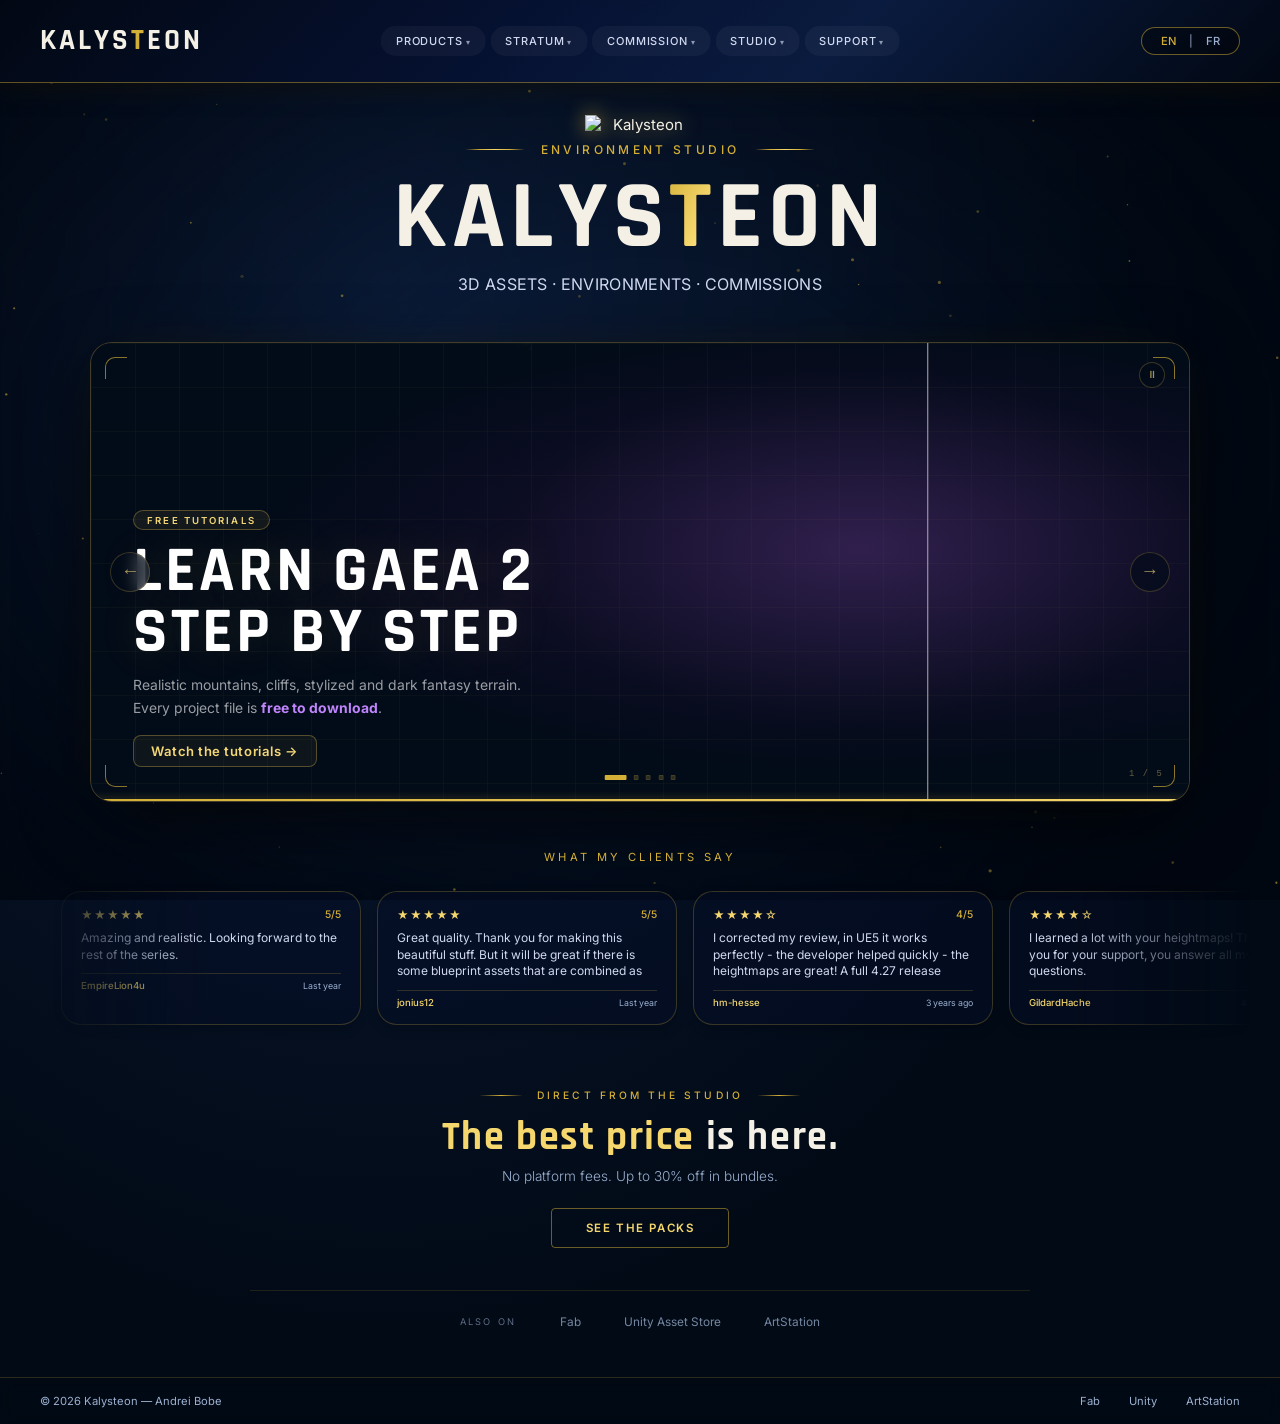
==== commit 90ffab1a: "Vidéo 4 tuto" ====
--- a/index.html
+++ b/index.html
@@ -291,6 +291,7 @@
 .ns-slide--stratum    { background: radial-gradient(ellipse 85% 75% at 76% 50%, #06282C 0%, #020B18 65%); }
 .ns-slide--bundles    { background: radial-gradient(ellipse 85% 75% at 70% 45%, #22150A 0%, #020B18 65%); }
 .ns-slide--arctic     { background: radial-gradient(ellipse 85% 75% at 62% 28%, #091528 0%, #020B18 65%); }
+.ns-slide--tutorials  { background: radial-gradient(ellipse 85% 75% at 70% 45%, #1B1033 0%, #020B18 65%); }
 
 /* grid layer */
 .ns-grid {
@@ -322,6 +323,7 @@
 .ns-slide--stratum    .ns-glow { background: radial-gradient(ellipse 40% 60% at 76% 50%, rgba(94,211,216,0.16) 0%, transparent 70%); }
 .ns-slide--bundles    .ns-glow { background: radial-gradient(ellipse 45% 55% at 70% 45%, rgba(232,131,91,0.11) 0%, transparent 70%); }
 .ns-slide--arctic     .ns-glow { background: radial-gradient(ellipse 45% 50% at 60% 28%, rgba(160,200,220,0.09) 0%, transparent 70%); }
+.ns-slide--tutorials  .ns-glow { background: radial-gradient(ellipse 45% 55% at 70% 45%, rgba(192,132,252,0.13) 0%, transparent 70%); }
 
 /* ── slot image — fond droit avec fondu gauche ──
    Placer les images dans img/slides/
@@ -346,6 +348,7 @@
 .ns-stratum-art { position:absolute; top:50%; right:5%; width:min(440px,44%); aspect-ratio:440/340; transform:translateY(-50%); z-index:3; opacity:0; transition:opacity .8s ease; }
 .ns-slide.active .ns-stratum-art { opacity:1; }
 .ns-slide--stratum .ns-hl { color:#5ED3D8; }
+.ns-slide--tutorials .ns-hl { color:#C084FC; }
 .nsa-links { position:absolute; inset:0; width:100%; height:100%; overflow:visible; }
 .nsa-ring { fill:none; stroke:rgba(94,211,216,.22); stroke-width:1; stroke-dasharray:3 7; transform-origin:220px 170px; animation:nsaSpin 38s linear infinite; }
 .nsa-ring--b { stroke:rgba(94,211,216,.12); animation-duration:60s; animation-direction:reverse; }
@@ -874,8 +877,8 @@
       <a class="nav-link nav-dropdown-trigger" href="products.html" data-en="Products" data-fr="Produits">Products</a>
       <div class="nav-dd-menu">
         <a class="nav-dd-item" href="products.html#coll-card-frostholm"><span class="nav-dd-icon">❄</span><span data-en="Frosthölm Collection" data-fr="Collection Frosthölm">Frosthölm Collection</span></a>
-        <a class="nav-dd-item" href="products.html#coll-card-8k"><span class="nav-dd-icon">⛰</span><span data-en="8K Terrain Packs" data-fr="Packs Terrain 8K">8K Terrain Packs</span></a>
-        <a class="nav-dd-item" href="products.html#coll-card-arctic"><span class="nav-dd-icon">🏔</span><span data-en="Complete Landscapes" data-fr="Paysages Complets">Complete Landscapes</span></a>
+        <a class="nav-dd-item" href="products.html#coll-card-8k"><span class="nav-dd-icon">⛰</span><span data-en="Landscape Packs" data-fr="Landscape Packs">Landscape Packs</span></a>
+        <a class="nav-dd-item" href="products.html#coll-card-arctic"><span class="nav-dd-icon">🏔</span><span data-en="Complete Worlds" data-fr="Mondes Complets">Complete Worlds</span></a>
         <a class="nav-dd-item" href="products.html#coll-card-bundles"><span class="nav-dd-icon">&#9635;</span><span data-en="Asset Bundles" data-fr="Asset Bundles">Asset Bundles</span></a>
         <div class="nav-dd-divider"></div>
         <a class="nav-dd-item nav-dd-reviews" href="reviews.html"><span class="nav-dd-icon">★</span><span data-en="Client Reviews" data-fr="Avis Clients">Client Reviews</span></a>
@@ -955,9 +958,34 @@
     <div class="ns-track" id="nsTrack">
 
       <!-- ══════════════════════════════════════
-           SLIDE 1 : Lancement de Stratum
+           SLIDE 1 : Tutoriels YouTube
+           Image : img/slides/slide-tutorials.jpg (16:9, min 1280×720).
+           Tant qu'elle n'existe pas, on retombe sur la miniature du dernier
+           tuto YouTube pour que la slide ne soit jamais vide.
       ══════════════════════════════════════ -->
-      <div class="ns-slide ns-slide--stratum active">
+      <div class="ns-slide ns-slide--tutorials active">
+        <div class="ns-grid"></div>
+        <img class="ns-img" src="img/slides/slide-tutorials.jpg" alt="" style="object-position:50% 40%" onerror="this.onerror=null;this.src='https://i.ytimg.com/vi/X_6t6l31QFk/maxresdefault.jpg'">
+        <div class="ns-glow"></div>
+        <div class="ns-scan"></div>
+        <div class="ns-corners">
+          <span class="ns-corner ns-corner--tl"></span>
+          <span class="ns-corner ns-corner--tr"></span>
+          <span class="ns-corner ns-corner--bl"></span>
+          <span class="ns-corner ns-corner--br"></span>
+        </div>
+        <div class="ns-content">
+          <div class="ns-badge" data-en="Free tutorials" data-fr="Tutoriels gratuits">Free tutorials</div>
+          <div class="ns-title" data-en="LEARN GAEA 2<br>STEP BY STEP" data-fr="APPRENEZ GAEA 2<br>PAS À PAS">LEARN GAEA 2<br>STEP BY STEP</div>
+          <div class="ns-sub" data-en="Realistic mountains, cliffs, stylized and dark fantasy terrain. Every project file is &lt;span class='ns-hl'&gt;free to download&lt;/span&gt;." data-fr="Montagnes réalistes, falaises, terrains stylisés et dark fantasy. Chaque projet est &lt;span class='ns-hl'&gt;téléchargeable gratuitement&lt;/span&gt;.">Realistic mountains, cliffs, stylized and dark fantasy terrain. Every project file is <span class="ns-hl">free to download</span>.</div>
+          <a class="ns-cta" href="tutorials.html" data-en="Watch the tutorials →" data-fr="Voir les tutoriels →">Watch the tutorials →</a>
+        </div>
+      </div>
+
+      <!-- ══════════════════════════════════════
+           SLIDE 2 : Lancement de Stratum
+      ══════════════════════════════════════ -->
+      <div class="ns-slide ns-slide--stratum">
         <div class="ns-grid"></div>
         <div class="ns-stratum-art" aria-hidden="true">
           <svg class="nsa-links" viewBox="0 0 440 340" preserveAspectRatio="none">
@@ -995,7 +1023,7 @@
       </div>
 
       <!-- ══════════════════════════════════════
-           SLIDE 2 : 5 nouveaux Asset Bundles
+           SLIDE 3 : 5 nouveaux Asset Bundles
            Image  : img/slides/slide-bundles.jpg (16:9, min 1280×720)
       ══════════════════════════════════════ -->
       <div class="ns-slide ns-slide--bundles">
@@ -1018,7 +1046,7 @@
       </div>
 
       <!-- ══════════════════════════════════════
-           SLIDE 3 : Bespoke Environments
+           SLIDE 4 : Bespoke Environments
            Image  : img/slides/slide-commission.jpg
       ══════════════════════════════════════ -->
       <div class="ns-slide ns-slide--commission">
@@ -1041,7 +1069,7 @@
       </div>
 
       <!-- ══════════════════════════════════════
-           SLIDE 4 : Arctic Landscapes
+           SLIDE 5 : Arctic World
            Image  : img/slides/slide-arctic.jpg
       ══════════════════════════════════════ -->
       <div class="ns-slide ns-slide--arctic">
@@ -1057,9 +1085,9 @@
         </div>
         <div class="ns-content">
           <div class="ns-badge" data-en="New Release" data-fr="Nouvelle Sortie">New Release</div>
-          <div class="ns-title" data-en="ARCTIC<br>LANDSCAPES" data-fr="ARCTIC<br>LANDSCAPES">ARCTIC<br>LANDSCAPES</div>
-          <div class="ns-sub" data-en="Discover the latest high-fidelity environment pack. Optimised for &lt;span class='ns-hl'&gt;Unreal Engine 5 &amp;amp; Unity&lt;/span&gt;. 5 versions included." data-fr="Découvrez le dernier pack d'environnements haute fidélité. Optimisé pour &lt;span class='ns-hl'&gt;Unreal Engine 5 et Unity&lt;/span&gt;. 5 versions incluses.">Discover the latest high-fidelity environment pack. Optimised for <span class="ns-hl">Unreal Engine 5 &amp; Unity</span>. 5 versions included.</div>
-          <a class="ns-cta" href="products.html#coll-card-arctic" data-en="View the Pack →" data-fr="Voir le pack →">View the Pack →</a>
+          <div class="ns-title" data-en="ARCTIC<br>WORLD" data-fr="ARCTIC<br>WORLD">ARCTIC<br>WORLD</div>
+          <div class="ns-sub" data-en="Discover the latest high-fidelity complete world. Optimised for &lt;span class='ns-hl'&gt;Unreal Engine 5 &amp;amp; Unity&lt;/span&gt;. 5 versions included." data-fr="Découvrez le dernier monde complet haute fidélité. Optimisé pour &lt;span class='ns-hl'&gt;Unreal Engine 5 et Unity&lt;/span&gt;. 5 versions incluses.">Discover the latest high-fidelity complete world. Optimised for <span class="ns-hl">Unreal Engine 5 &amp; Unity</span>. 5 versions included.</div>
+          <a class="ns-cta" href="products.html#coll-card-arctic" data-en="View the World →" data-fr="Voir le monde →">View the World →</a>
         </div>
       </div>
 
@@ -1095,7 +1123,7 @@
     </template>
 
     <!-- counter -->
-    <div class="ns-counter"><span id="nsCurrent">1</span> / <span id="nsTotal">4</span></div>
+    <div class="ns-counter"><span id="nsCurrent">1</span> / <span id="nsTotal">5</span></div>
 
     <!-- arrows -->
     <button class="ns-arrow ns-arrow-prev" id="nsArrowPrev" aria-label="Previous">&#8592;</button>
@@ -1110,6 +1138,7 @@
       <button class="ns-dot" data-idx="1" aria-label="Slide 2"></button>
       <button class="ns-dot" data-idx="2" aria-label="Slide 3"></button>
       <button class="ns-dot" data-idx="3" aria-label="Slide 4"></button>
+      <button class="ns-dot" data-idx="4" aria-label="Slide 5"></button>
     </div>
 
     <!-- progress bar -->
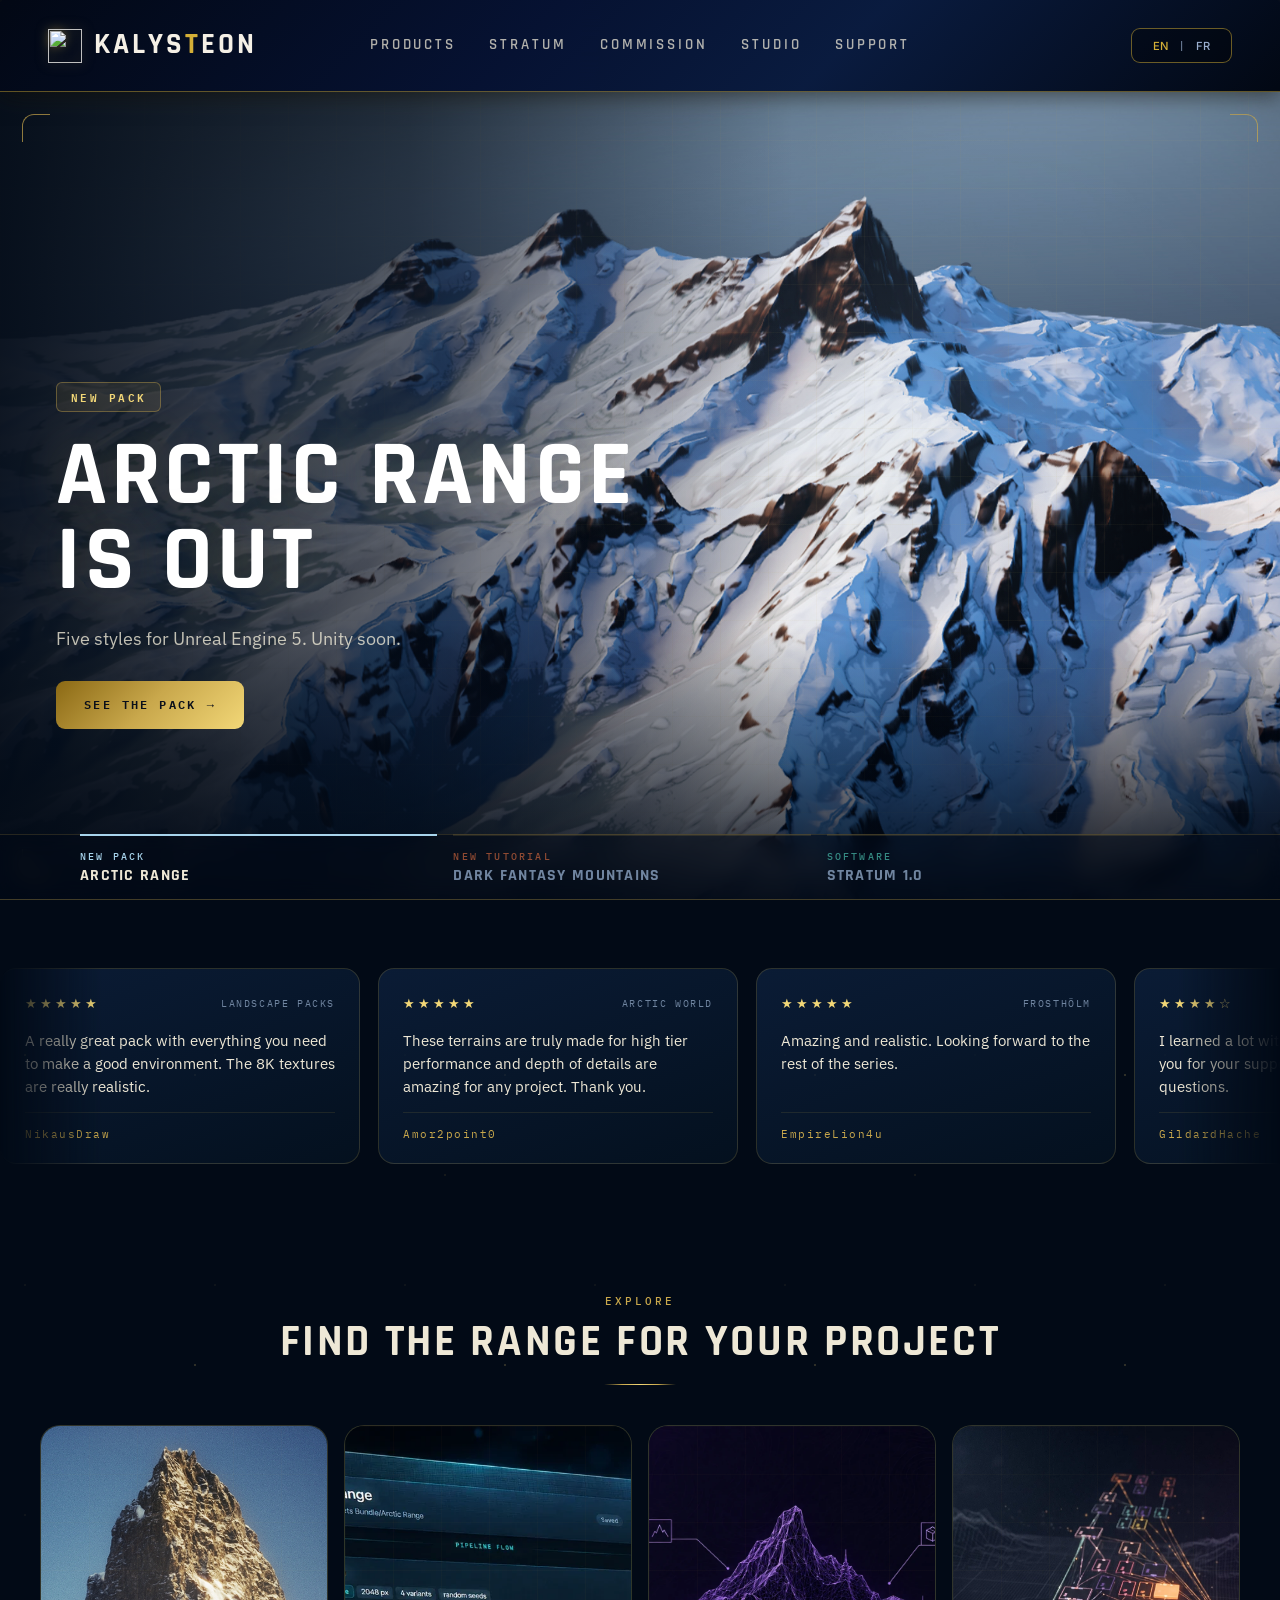
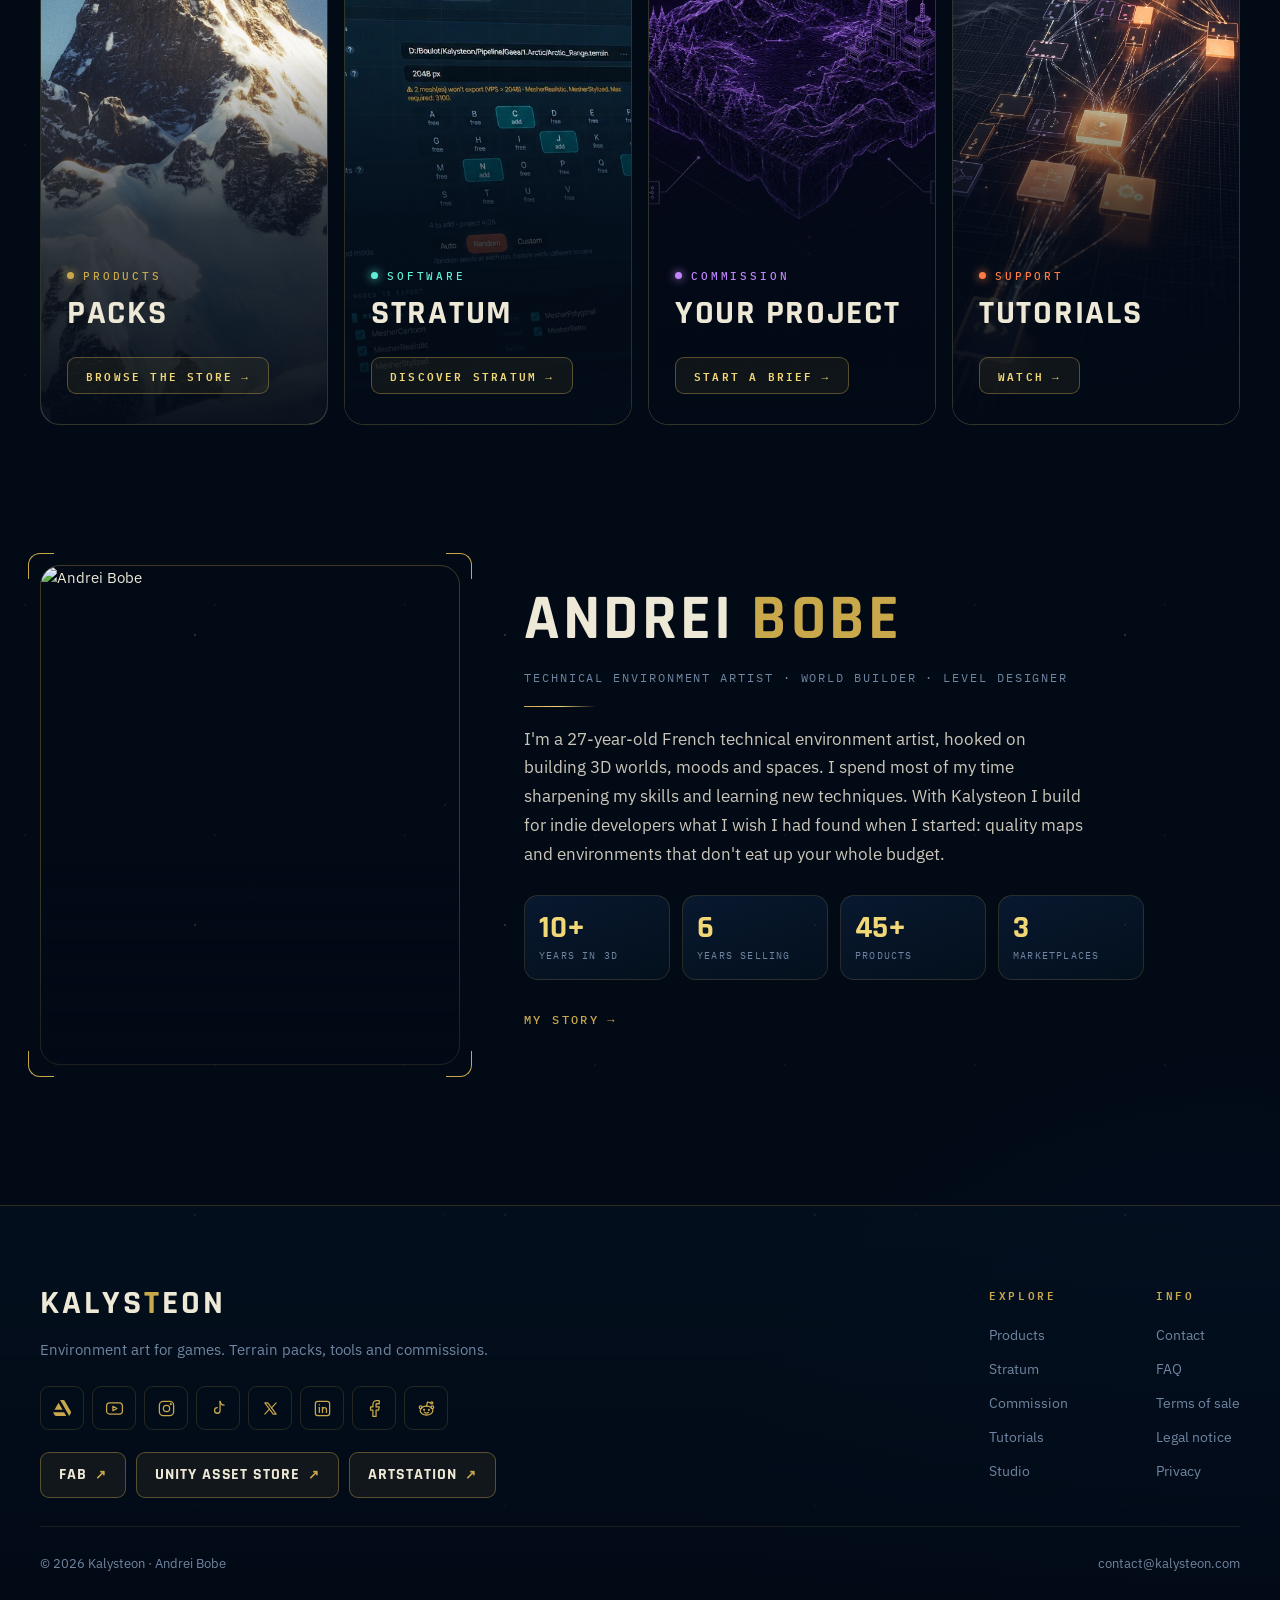
==== commit 7b05e12b: "Nouveau site" ====
--- a/index.html
+++ b/index.html
@@ -4,9 +4,9 @@
 <meta charset="UTF-8">
 <meta name="viewport" content="width=device-width, initial-scale=1.0, viewport-fit=cover">
 <title>Kalysteon</title>
-<link rel="icon" type="image/png" sizes="64x64" href="img/favicon-64.webp">
-<link rel="icon" type="image/png" sizes="32x32" href="img/favicon-32.webp">
-<link href="https://fonts.googleapis.com/css2?family=Bebas+Neue&family=Inter:opsz,wght@14..32,300;14..32,400;14..32,500;14..32,600;14..32,700&family=Orbitron:wght@700;800&family=Rajdhani:wght@400;600;700&family=Caveat:wght@700&display=swap" rel="stylesheet">
+<link rel="icon" type="image/png" sizes="64x64" href="img/favicon-64.png">
+<link rel="icon" type="image/png" sizes="32x32" href="img/favicon-32.png">
+<link rel="stylesheet" href="fonts/fonts.css">
 <style>
 *, *::before, *::after {
   box-sizing: border-box;
@@ -24,63 +24,32 @@
   --text-light: #F5F0E6;
   --text-muted: #D0D9F0;
   --text-dim: #9BB0D0;
-  --card-bg: rgba(5, 14, 40, 0.65);
-  --card-border: rgba(212, 175, 55, 0.4);
-  --card-border-hover: rgba(245, 215, 110, 0.8);
-  --testimonial-bg: rgba(5, 14, 40, 0.45);
-  --testimonial-border: rgba(212, 175, 55, 0.25);
   --transition-smooth: cubic-bezier(0.2, 0.9, 0.4, 1.1);
-}
+  /* V4 palette */
+  --k-gold: #C9A84C;
+  --k-gold-hi: #F2D777;
+  --k-ink: #EEE8D6;
+  --k-dim: #7085A0;
+  --k-navy: #020A16;
+}
+
+html { scroll-behavior: smooth; }
 
 body {
-  background-color: #020A16;
-  background-image: radial-gradient(ellipse at 30% 20%, rgba(20,45,90,0.5) 0%, transparent 65%);
-  color: var(--text-light);
-  font-family: 'Inter', sans-serif;
+  position: relative;
+  background-color: var(--k-navy);
+  background-image: radial-gradient(ellipse 70% 30% at 8% 0%, rgba(10,30,80,.55), transparent 70%), radial-gradient(ellipse 60% 25% at 96% 100%, rgba(6,20,55,.45), transparent 70%);
+  color: var(--k-ink);
+  font-family: 'IBM Plex Sans', sans-serif;
   font-size: 15px;
+  line-height: 1.65;
   min-height: 100vh;
-  display: flex;
-  flex-direction: column;
   -webkit-font-smoothing: antialiased;
   overflow-x: hidden;
 }
-
-/* VIDEO DE FOND AVEC OVERLAY LÉGÈREMENT FLOU */
-.bg-video {
-  position: fixed;
-  inset: 0;
-  z-index: 0;
-  pointer-events: none;
-  overflow: hidden;
-}
-.video-wrapper {
-  position: absolute;
-  inset: 0;
-  opacity: 0;
-  transition: opacity 2.5s ease-out;
-  pointer-events: none;
-}
-.bg-video iframe {
-  position: absolute;
-  top: 50%;
-  left: 50%;
-  min-width: 100%;
-  min-height: 100%;
-  width: auto;
-  height: auto;
-  transform: translate(-50%, -50%) scale(1.4);
-  pointer-events: none;
-}
-/* Overlay moins flou et moins opaque pour mieux voir la vidéo */
-.bg-video::after {
-  content: '';
-  position: absolute;
-  inset: 0;
-  background: radial-gradient(ellipse at center, transparent 30%, rgba(1,6,15,0.75) 90%);
-  backdrop-filter: blur(2px);
-  z-index: 1;
-  pointer-events: none;
-}
+a { color: var(--k-gold); text-decoration: none; }
+a:hover { color: var(--k-gold-hi); }
+img { display: block; }
 
 #particle-canvas {
   position: fixed;
@@ -88,7 +57,14 @@
   z-index: 1;
   pointer-events: none;
 }
-
+.k-dust {
+  position: absolute; inset: 0; z-index: 0; pointer-events: none; opacity: 0.6;
+  background-image: radial-gradient(circle, rgba(242,215,119,.55) 0, rgba(242,215,119,0) 1.6px), radial-gradient(circle, rgba(201,168,76,.4) 0, rgba(201,168,76,0) 1.2px), radial-gradient(circle, rgba(242,215,119,.3) 0, rgba(242,215,119,0) 1px);
+  background-size: 310px 290px, 470px 410px, 190px 230px;
+  background-position: 40px 60px, 210px 150px, 120px 20px;
+}
+
+/* ══ HEADER (unchanged from the previous homepage, plus the logo image) ══ */
 header {
   position: sticky;
   top: 0;
@@ -96,7 +72,8 @@
   display: flex;
   align-items: center;
   justify-content: space-between;
-  padding: 1.4rem 2.5rem;
+  gap: 10px;
+  padding: 1.75rem 3rem;
   border-bottom: 1px solid rgba(212,175,55,0.45);
   background: linear-gradient(135deg, rgba(2,8,20,0.97) 0%, rgba(6,18,50,0.97) 40%, rgba(10,28,65,0.97) 65%, rgba(2,8,20,0.97) 100%);
   backdrop-filter: blur(20px);
@@ -104,48 +81,56 @@
   animation: fadeInDown 0.8s var(--transition-smooth) forwards;
 }
 .logo {
+  display: flex;
+  align-items: center;
+  gap: 12px;
   font-family: 'Rajdhani', sans-serif;
   font-weight: 700;
   font-size: 1.8rem;
+  line-height: 1;
   letter-spacing: 3px;
   color: var(--text-light);
   text-decoration: none;
 }
-.logo span { color: var(--gold); }
+.logo:hover { color: var(--text-light); }
+.logo-img { width: 34px; height: 34px; object-fit: contain; filter: drop-shadow(0 0 6px rgba(201,168,76,0.5)); }
+.logo-t { color: var(--gold); }
 /* NAV PILLS */
-.header-nav { display: flex; align-items: center; gap: 0.3rem; position: absolute; left: 50%; transform: translateX(-50%); }
+.header-nav { display: flex; align-items: center; gap: 0.7rem; position: absolute; left: 50%; transform: translateX(-50%); }
 .nav-pill { position: relative; display: flex; align-items: center; }
-.nav-link { font-family: 'Inter', sans-serif; font-size: 11px; font-weight: 500; letter-spacing: 0.08em; text-transform: uppercase; color: var(--text-muted); text-decoration: none; padding: 7px 14px; border-radius: 30px; border: 0.5px solid transparent; background: rgba(255,255,255,0.04); transition: color 0.3s ease, border-color 0.3s ease, box-shadow 0.3s ease, transform 0.3s cubic-bezier(0.34,1.56,0.64,1); cursor: pointer; white-space: nowrap; }
+.nav-link { font-family: 'Inter', sans-serif; font-size: 11px; font-weight: 500; letter-spacing: 0.1em; text-transform: uppercase; color: var(--text-muted); text-decoration: none; padding: 11px 22px; border-radius: 9px; border: 0.5px solid rgba(201,168,76,0.12); background: rgba(255,255,255,0.04); transition: color 0.3s ease, border-color 0.3s ease, box-shadow 0.3s ease, transform 0.3s cubic-bezier(0.34,1.56,0.64,1); cursor: pointer; white-space: nowrap; }
+.nav-pill .nav-dd-menu { top: calc(100% + 14px); }
+.nav-pill .nav-dd-menu::before { top: -16px; height: 16px; }
 .nav-link:hover, .nav-pill:hover > .nav-link { color: var(--gold-bright); border-color: rgba(201,168,76,0.40); box-shadow: 0 0 14px rgba(201,168,76,0.18), inset 0 0 10px rgba(201,168,76,0.07); transform: scale(1.05); }
 .nav-link.active { color: var(--gold-bright); border-color: rgba(201,168,76,0.35); background: rgba(201,168,76,0.08); }
-/* ── Per-nav color accents ── */
-.header-nav .nav-pill:nth-child(1) > .nav-link.active { color: var(--gold-bright); border-color: rgba(201,168,76,0.50); box-shadow: 0 0 14px rgba(201,168,76,0.25), inset 0 0 10px rgba(201,168,76,0.10); background: rgba(201,168,76,0.09); }
-.header-nav .nav-pill:nth-child(2) > .nav-link.active { color: #5DEFD5; border-color: rgba(93,239,213,0.40); box-shadow: 0 0 14px rgba(93,239,213,0.20), inset 0 0 10px rgba(93,239,213,0.08); background: rgba(93,239,213,0.06); }
-.header-nav .nav-pill:nth-child(3) > .nav-link.active { color: #C084FC; border-color: rgba(168,85,247,0.40); box-shadow: 0 0 14px rgba(168,85,247,0.20), inset 0 0 10px rgba(168,85,247,0.08); background: rgba(168,85,247,0.06); }
-.header-nav .nav-pill:nth-child(4) > .nav-link.active { color: #A3E635; border-color: rgba(163,230,53,0.40); box-shadow: 0 0 14px rgba(163,230,53,0.20), inset 0 0 10px rgba(163,230,53,0.08); background: rgba(163,230,53,0.06); }
-.header-nav .nav-pill:nth-child(5) > .nav-link.active { color: #FF7A45; border-color: rgba(255,122,69,0.40); box-shadow: 0 0 14px rgba(255,122,69,0.20), inset 0 0 10px rgba(255,122,69,0.08); background: rgba(255,122,69,0.06); }
 .nav-dropdown-trigger::after { content: ' ▾'; font-size: 0.5rem; opacity: 0.65; }
+/* NAV, text only (no boxes): same face as the logo and the titles, wide tracking, gold on hover, a short dash under the page you are on */
+header .header-nav { gap: clamp(20px, 2.6vw, 40px); }
+@media (max-width: 1200px) { header .header-nav { position: static; transform: none; gap: 18px; } .header-nav .nav-pill:nth-child(n) > .nav-link { font-size: 13px; letter-spacing: 0.14em; } }
+@media (max-width: 1100px) { header .header-nav { gap: 14px; } .header-nav .nav-pill:nth-child(n) > .nav-link { font-size: 12.5px; letter-spacing: 0.1em; } }
+@media (max-width: 960px) { header .header-nav { gap: 10px; } .header-nav .nav-pill:nth-child(n) > .nav-link { font-size: 12px; letter-spacing: 0.06em; } }
+.header-nav .nav-pill:nth-child(n) > .nav-link { position: relative; padding: 12px 0; border: 0; border-radius: 0; background: none; box-shadow: none; transform: none; font-family: 'Rajdhani', sans-serif; font-size: 14.5px; font-weight: 600; letter-spacing: 0.2em; color: rgba(238,232,214,0.74); transition: color .3s ease; }
+.header-nav .nav-pill:nth-child(n) > .nav-link:hover, .header-nav .nav-pill:nth-child(n):hover > .nav-link { color: var(--gold-bright); background: none; box-shadow: none; transform: none; }
+.header-nav .nav-dropdown-trigger::after { content: none; }
+.header-nav .nav-pill:nth-child(n) > .nav-link::before { content: ''; position: absolute; left: 50%; bottom: 3px; width: 18px; height: 1.5px; margin-left: calc(-9px - 0.1em); border-radius: 2px; background: currentColor; box-shadow: 0 0 8px currentColor; transform: scaleX(0); transition: transform .35s cubic-bezier(.23,1,.32,1); }
+.header-nav .nav-pill:nth-child(n) > .nav-link.active { color: var(--gold-bright); background: none; box-shadow: none; }
+.header-nav .nav-pill:nth-child(n) > .nav-link.active::before { transform: scaleX(1); }
 .nav-dd-menu { position: absolute; top: calc(100% + 10px); left: 50%; transform: translateX(-50%) translateY(-6px); background: rgba(6,14,32,0.92); backdrop-filter: blur(18px); -webkit-backdrop-filter: blur(18px); border: 1px solid rgba(201,168,76,0.28); border-radius: 16px; padding: 0.5rem; min-width: 210px; z-index: 200; opacity: 0; pointer-events: none; transition: opacity 0.28s ease, transform 0.28s ease; box-shadow: 0 16px 48px rgba(0,0,0,0.75), 0 0 24px rgba(201,168,76,0.06); }
 .nav-dd-menu::before { content: ''; position: absolute; top: -10px; left: 0; right: 0; height: 10px; }
 .nav-pill:hover .nav-dd-menu { opacity: 1; pointer-events: all; transform: translateX(-50%) translateY(0); }
-.nav-dd-item { display: flex; align-items: center; gap: 0.65rem; padding: 0.6rem 0.85rem; border-radius: 10px; font-family: 'Inter', sans-serif; font-size: 0.68rem; letter-spacing: 0.08em; text-transform: uppercase; font-weight: 500; color: var(--text-muted); text-decoration: none; transition: color 0.2s, background 0.2s; white-space: nowrap; }
+.nav-dd-item { display: flex; align-items: center; gap: 0.65rem; padding: 0.6rem 0.85rem; border-radius: 10px; font-family: 'Inter', sans-serif; font-size: 0.68rem; letter-spacing: 0.08em; text-transform: uppercase; font-weight: 500; color: var(--text-muted); text-decoration: none; transition: color 0.2s, background 0.2s; white-space: nowrap; line-height: 1.4; }
 .nav-dd-item:hover { color: var(--gold-bright); background: rgba(201,168,76,0.09); }
 .nav-dd-icon { font-size: 0.9rem; width: 20px; text-align: center; flex-shrink: 0; }
 .nav-dd-divider { height: 1px; background: rgba(201,168,76,0.15); margin: 0.3rem 0.5rem; }
 .nav-dd-reviews { color: rgba(212,175,55,0.85); }
 .nav-dd-reviews:hover { color: var(--gold-bright); background: rgba(201,168,76,0.12); }
-.nav-dd-wide { min-width: 490px; display: flex; flex-direction: row; gap: 0; padding: 0.6rem 0.4rem; right: 0; left: auto; transform: translateY(-6px); }
-.nav-pill:hover .nav-dd-wide { opacity: 1; pointer-events: all; transform: translateY(0); }
-.nav-dd-col { display: flex; flex-direction: column; flex: 1; min-width: 0; padding: 0 0.3rem; }
-.nav-dd-col-label { font-family: 'IBM Plex Mono', monospace; font-size: 0.52rem; letter-spacing: 0.14em; color: var(--gold); padding: 0.35rem 0.7rem 0.4rem; text-transform: uppercase; opacity: 0.65; font-weight: 600; }
-.nav-dd-col-sep { width: 1px; background: rgba(201,168,76,0.15); margin: 0.25rem 0; flex-shrink: 0; }
 .lang-toggle {
   display: flex;
   align-items: center;
   gap: 0.4rem;
   border: 1px solid rgba(212,175,55,0.5);
-  border-radius: 40px;
-  padding: 0.2rem 0.8rem;
+  border-radius: 9px;
+  padding: 0.4rem 0.9rem;
   background: rgba(0,0,0,0.3);
 }
 .lang-btn {
@@ -163,695 +148,304 @@
 .lang-btn.active { color: var(--gold); }
 .lang-sep { color: var(--text-dim); font-size: 0.7rem; }
 
-main {
-  position: relative;
-  z-index: 15;
-  flex: 1;
-  display: flex;
-  flex-direction: column;
-  align-items: center;
-  justify-content: center;
-  padding: 2rem 1.8rem 3rem;
-  gap: 3rem;
-}
-
-.hero-block {
-  text-align: center;
-  max-width: 900px;
-  margin: 0 auto;
-  opacity: 0;
-  transform: translateY(30px);
-  animation: slideUpFade 0.7s 0.2s var(--transition-smooth) forwards;
-}
-.hero-logo { margin-bottom: 0.5rem; }
-.hero-logo-img {
-  width: 110px;
-  height: auto;
-  display: block;
-  margin: 0 auto;
-  filter: drop-shadow(0 0 10px rgba(212,175,55,0.7));
-  transition: filter 0.3s;
-}
-.eyebrow {
-  font-family: 'Inter', sans-serif;
-  font-weight: 500;
-  font-size: 0.75rem;
-  letter-spacing: 0.28em;
-  text-transform: uppercase;
-  color: var(--gold);
-  display: flex;
-  align-items: center;
-  justify-content: center;
-  gap: 1rem;
-  margin: 0.5rem 0 0.8rem;
-}
-.eyebrow::before,
-.eyebrow::after {
-  content: '';
-  display: inline-block;
-  width: 60px;
-  height: 1px;
-  background: linear-gradient(to right, transparent, var(--gold), var(--gold-bright), var(--gold), transparent);
-}
-.hero-title {
-  font-family: 'Rajdhani', sans-serif;
-  font-weight: 700;
-  font-size: clamp(3.2rem, 9vw, 6rem);
-  letter-spacing: 4.8px;
-  line-height: 1;
-  color: var(--text-light);
-  margin-bottom: 0.5rem;
-}
-.hero-title em {
-  background: linear-gradient(115deg, #D4AF37 0%, #F5D76E 35%, #FFF2B5 50%, #F5D76E 65%, #D4AF37 100%);
-  background-size: 250% auto;
-  -webkit-background-clip: text;
-  background-clip: text;
-  -webkit-text-fill-color: transparent;
-  font-style: normal;
-  animation: shimmer 5s linear infinite;
-}
-@keyframes shimmer {
-  0% { background-position: 200% center; }
-  100% { background-position: -100% center; }
-}
-.hero-sub {
-  font-family: 'Inter', sans-serif;
-  font-size: 1rem;
-  font-weight: 400;
-  letter-spacing: 0.02em;
-  color: var(--text-muted);
-  margin-top: 0.2rem;
-}
-
-/* ══ NEWS SLIDER — HUD EDITION ══ */
-@keyframes ns-scan  { 0%{top:-2px} 100%{top:100%} }
-@keyframes ns-pulse { 0%,100%{opacity:0.35} 50%{opacity:1} }
-
-.news-slider {
-  position: relative;
-  width: 100%;
-  max-width: 1100px;
-  height: 460px;
-  border-radius: 22px;
-  overflow: hidden;
-  border: 1px solid rgba(201,168,76,0.32);
-  box-shadow:
-    0 0 0 1px rgba(201,168,76,0.06) inset,
-    0 20px 80px -16px rgba(0,0,0,0.88),
-    0 0 60px -20px rgba(212,175,55,0.10);
-  animation: slideUpFade 0.7s 0.25s var(--transition-smooth) backwards;
-  background: #020B18;
-}
-/* shimmer sweep */
-.news-slider::after {
-  content:''; position:absolute; inset:0;
-  background: linear-gradient(115deg, transparent 30%, rgba(255,255,255,0.04) 50%, transparent 70%);
-  transform: translateX(-120%);
-  z-index: 10; pointer-events: none; transition: transform 0s;
-}
-.news-slider.shimmer::after { transform:translateX(120%); transition:transform 0.6s ease; }
-
-/* track */
-.ns-track {
-  display: flex; height: 100%;
-  transition: transform 0.85s cubic-bezier(0.23,1,0.32,1);
-  will-change: transform;
-}
-
-/* slide base */
-.ns-slide {
-  position: relative; min-width: 100%; height: 100%;
-  overflow: hidden; display: flex; flex-direction: column; justify-content: flex-end;
-}
-
-/* per-slide ambient backgrounds */
-.ns-slide--opening    { background: radial-gradient(ellipse 85% 75% at 78% 55%, #0D2040 0%, #020B18 65%); }
-.ns-slide--commission { background: radial-gradient(ellipse 85% 75% at 28% 50%, #091A15 0%, #020B18 65%); }
-.ns-slide--stratum    { background: radial-gradient(ellipse 85% 75% at 76% 50%, #06282C 0%, #020B18 65%); }
-.ns-slide--bundles    { background: radial-gradient(ellipse 85% 75% at 70% 45%, #22150A 0%, #020B18 65%); }
-.ns-slide--arctic     { background: radial-gradient(ellipse 85% 75% at 62% 28%, #091528 0%, #020B18 65%); }
-.ns-slide--tutorials  { background: radial-gradient(ellipse 85% 75% at 70% 45%, #1B1033 0%, #020B18 65%); }
-
-/* grid layer */
-.ns-grid {
-  position: absolute; inset: 0; z-index: 1; pointer-events: none;
-  background-image:
-    linear-gradient(rgba(201,168,76,0.040) 1px, transparent 1px),
-    linear-gradient(90deg, rgba(201,168,76,0.040) 1px, transparent 1px);
-  background-size: 44px 44px;
-}
-
-/* topographic rings — SVG data URI per theme */
-.ns-topo {
-  position: absolute; inset: 0; z-index: 2; pointer-events: none;
-}
-.ns-slide--opening .ns-topo {
-  background: url("data:image/svg+xml,<svg xmlns='http://www.w3.org/2000/svg' width='1100' height='460'><ellipse cx='820' cy='230' rx='80' ry='55' fill='none' stroke='%23D4AF37' stroke-width='0.7' opacity='0.20'/><ellipse cx='820' cy='230' rx='140' ry='95' fill='none' stroke='%23D4AF37' stroke-width='0.55' opacity='0.14'/><ellipse cx='820' cy='230' rx='210' ry='145' fill='none' stroke='%23D4AF37' stroke-width='0.5' opacity='0.10'/><ellipse cx='820' cy='230' rx='295' ry='200' fill='none' stroke='%23D4AF37' stroke-width='0.45' opacity='0.07'/><ellipse cx='820' cy='230' rx='395' ry='265' fill='none' stroke='%23D4AF37' stroke-width='0.4' opacity='0.04'/><line x1='820' y1='0' x2='820' y2='460' stroke='%23D4AF37' stroke-width='0.45' opacity='0.09' stroke-dasharray='4 7'/><line x1='580' y1='230' x2='1100' y2='230' stroke='%23D4AF37' stroke-width='0.45' opacity='0.09' stroke-dasharray='4 7'/></svg>") center/cover no-repeat;
-}
-.ns-slide--commission .ns-topo {
-  background: url("data:image/svg+xml,<svg xmlns='http://www.w3.org/2000/svg' width='1100' height='460'><ellipse cx='280' cy='230' rx='80' ry='55' fill='none' stroke='%23A8D4AF' stroke-width='0.7' opacity='0.17'/><ellipse cx='280' cy='230' rx='145' ry='100' fill='none' stroke='%23A8D4AF' stroke-width='0.55' opacity='0.11'/><ellipse cx='280' cy='230' rx='220' ry='155' fill='none' stroke='%23A8D4AF' stroke-width='0.5' opacity='0.08'/><ellipse cx='280' cy='230' rx='315' ry='215' fill='none' stroke='%23A8D4AF' stroke-width='0.45' opacity='0.05'/><ellipse cx='280' cy='230' rx='420' ry='280' fill='none' stroke='%23A8D4AF' stroke-width='0.4' opacity='0.03'/><line x1='280' y1='0' x2='280' y2='460' stroke='%23A8D4AF' stroke-width='0.45' opacity='0.08' stroke-dasharray='4 7'/><line x1='0' y1='230' x2='560' y2='230' stroke='%23A8D4AF' stroke-width='0.45' opacity='0.08' stroke-dasharray='4 7'/></svg>") center/cover no-repeat;
-}
-.ns-slide--arctic .ns-topo {
-  background: url("data:image/svg+xml,<svg xmlns='http://www.w3.org/2000/svg' width='1100' height='460'><ellipse cx='660' cy='150' rx='90' ry='50' fill='none' stroke='%23AFC8D4' stroke-width='0.7' opacity='0.17'/><ellipse cx='660' cy='150' rx='160' ry='92' fill='none' stroke='%23AFC8D4' stroke-width='0.55' opacity='0.11'/><ellipse cx='660' cy='150' rx='245' ry='138' fill='none' stroke='%23AFC8D4' stroke-width='0.5' opacity='0.08'/><ellipse cx='660' cy='150' rx='345' ry='192' fill='none' stroke='%23AFC8D4' stroke-width='0.45' opacity='0.05'/><ellipse cx='660' cy='150' rx='465' ry='262' fill='none' stroke='%23AFC8D4' stroke-width='0.4' opacity='0.03'/><line x1='660' y1='0' x2='660' y2='310' stroke='%23AFC8D4' stroke-width='0.45' opacity='0.09' stroke-dasharray='4 7'/><line x1='405' y1='150' x2='915' y2='150' stroke='%23AFC8D4' stroke-width='0.45' opacity='0.09' stroke-dasharray='4 7'/></svg>") center/cover no-repeat;
-}
-
-/* ambient glow blob */
-.ns-glow { position:absolute; inset:0; z-index:3; pointer-events:none; }
-.ns-slide--opening    .ns-glow { background: radial-gradient(ellipse 45% 60% at 78% 55%, rgba(212,175,55,0.11) 0%, transparent 70%); }
-.ns-slide--commission .ns-glow { background: radial-gradient(ellipse 42% 55% at 25% 50%, rgba(140,210,160,0.08) 0%, transparent 70%); }
-.ns-slide--stratum    .ns-glow { background: radial-gradient(ellipse 40% 60% at 76% 50%, rgba(94,211,216,0.16) 0%, transparent 70%); }
-.ns-slide--bundles    .ns-glow { background: radial-gradient(ellipse 45% 55% at 70% 45%, rgba(232,131,91,0.11) 0%, transparent 70%); }
-.ns-slide--arctic     .ns-glow { background: radial-gradient(ellipse 45% 50% at 60% 28%, rgba(160,200,220,0.09) 0%, transparent 70%); }
-.ns-slide--tutorials  .ns-glow { background: radial-gradient(ellipse 45% 55% at 70% 45%, rgba(192,132,252,0.13) 0%, transparent 70%); }
-
-/* ── slot image — fond droit avec fondu gauche ──
-   Placer les images dans img/slides/
-   Formats recommandés : 16:9, min 1280×720
-   slide-opening.jpg  |  slide-commission.jpg  |  slide-arctic.jpg      */
-.ns-img {
-  position: absolute;
-  top: 0; right: 0;
-  width: 60%;
-  height: 100%;
-  object-fit: cover;
-  z-index: 3;
-  /* fondu : transparent à gauche → opaque à droite */
-  -webkit-mask-image: linear-gradient(to right, transparent 0%, rgba(0,0,0,0.18) 14%, rgba(0,0,0,0.60) 36%, black 62%);
-  mask-image:         linear-gradient(to right, transparent 0%, rgba(0,0,0,0.18) 14%, rgba(0,0,0,0.60) 36%, black 62%);
-  transform: scale(1.0);
-  transition: transform 7s cubic-bezier(0.23,1,0.32,1);
-  opacity: 0.88;
-}
-.ns-slide.active .ns-img { transform: scale(1.05); }
-/* Stratum : logo a la place de l'image */
-.ns-stratum-art { position:absolute; top:50%; right:5%; width:min(440px,44%); aspect-ratio:440/340; transform:translateY(-50%); z-index:3; opacity:0; transition:opacity .8s ease; }
-.ns-slide.active .ns-stratum-art { opacity:1; }
-.ns-slide--stratum .ns-hl { color:#5ED3D8; }
-.ns-slide--tutorials .ns-hl { color:#C084FC; }
-.nsa-links { position:absolute; inset:0; width:100%; height:100%; overflow:visible; }
-.nsa-ring { fill:none; stroke:rgba(94,211,216,.22); stroke-width:1; stroke-dasharray:3 7; transform-origin:220px 170px; animation:nsaSpin 38s linear infinite; }
-.nsa-ring--b { stroke:rgba(94,211,216,.12); animation-duration:60s; animation-direction:reverse; }
-.nsa-line { fill:none; stroke:rgba(94,211,216,.35); stroke-width:1.2; stroke-dasharray:4 5; }
-.nsa-dot { fill:#5ED3D8; filter:drop-shadow(0 0 6px #5ED3D8); }
-@keyframes nsaSpin { to { transform:rotate(360deg); } }
-.nsa-logo { position:absolute; left:50%; top:50%; width:46%; transform:translate(-50%,-50%) scale(.9); filter:drop-shadow(0 0 40px rgba(94,211,216,.4)); transition:transform 7s cubic-bezier(0.23,1,0.32,1); }
-.ns-slide.active .nsa-logo { transform:translate(-50%,-50%) scale(1); }
-.nsa-chip { position:absolute; display:inline-flex; align-items:center; gap:.5rem; padding:.36rem .8rem .36rem .36rem; border-radius:30px;
-  background:rgba(4,16,28,.82); border:1px solid rgba(94,211,216,.28); color:rgba(255,255,255,.86);
-  font-family:'Inter',sans-serif; font-size:.72rem; font-weight:600; letter-spacing:.03em; white-space:nowrap;
-  box-shadow:0 6px 20px rgba(0,0,0,.35); opacity:0; transition:opacity .5s ease, transform .5s ease; }
-.nsa-chip b { width:20px; height:20px; border-radius:50%; display:grid; place-items:center; font-size:.62rem; color:#04101C; }
-.nsa-chip--tl { left:0; top:9%; transform:translate(-40%,-50%); }
-.nsa-chip--tr { right:0; top:9%; transform:translate(40%,-50%); }
-.nsa-chip--bl { left:0; top:84%; transform:translate(-40%,-50%); }
-.nsa-chip--br { right:0; top:84%; transform:translate(40%,-50%); }
-.ns-slide.active .nsa-chip { opacity:1; }
-.ns-slide.active .nsa-chip--tl { transition-delay:.25s; } .ns-slide.active .nsa-chip--bl { transition-delay:.45s; }
-.ns-slide.active .nsa-chip--tr { transition-delay:.65s; } .ns-slide.active .nsa-chip--br { transition-delay:.75s; }
-.nsa-time { position:absolute; left:50%; bottom:3%; transform:translateX(-50%); font-family:'IBM Plex Mono','Courier New',monospace; font-size:.64rem; letter-spacing:.14em; color:rgba(94,211,216,.7); white-space:nowrap; }
-.ns-ver { display:inline-block; margin-left:.35rem; font-family:'Caveat',cursive; font-weight:700; font-size:.62em; letter-spacing:0; color:#F2A15C; text-shadow:0 0 16px rgba(242,161,92,.35); transform:rotate(-9deg) translateY(-.45em); vertical-align:top; }
-@media (max-width:760px) {
-  .ns-stratum-art { top:1.2rem; right:1rem; width:110px; transform:none; aspect-ratio:1; }
-  .nsa-links, .nsa-chip, .nsa-time { display:none; }
-  .nsa-logo { width:100%; }
-}
-
-/* scan line */
-.ns-scan { position:absolute; inset:0; overflow:hidden; z-index:4; pointer-events:none; }
-.ns-scan::after {
-  content:''; position:absolute; left:0; right:0; height:2px; top:-2px;
-  background: linear-gradient(to right, transparent, rgba(212,175,55,0.07), transparent);
-  animation: ns-scan 7s linear infinite;
-}
-
-/* corner brackets */
-.ns-corners { position:absolute; inset:14px; z-index:5; pointer-events:none; }
-.ns-corner { position:absolute; width:22px; height:22px; opacity:0.65; }
-.ns-corner--tl { top:0; left:0;    border-top:1.5px solid #D4AF37; border-left:1.5px solid #D4AF37;   border-radius:10px 0 0 0; }
-.ns-corner--tr { top:0; right:0;   border-top:1.5px solid #D4AF37; border-right:1.5px solid #D4AF37;  border-radius:0 10px 0 0; }
-.ns-corner--bl { bottom:0; left:0; border-bottom:1.5px solid #D4AF37; border-left:1.5px solid #D4AF37;  border-radius:0 0 0 10px; }
-.ns-corner--br { bottom:0; right:0;border-bottom:1.5px solid #D4AF37; border-right:1.5px solid #D4AF37; border-radius:0 0 10px 0; }
-
-/* HUD top-left */
-.ns-hud-tl {
-  position:absolute; top:1.3rem; left:1.6rem; z-index:6;
-  display:flex; flex-direction:column; gap:0.22rem;
-  opacity:0; transform:translateY(-8px);
-  transition: opacity 0.5s 0.05s ease, transform 0.5s 0.05s ease;
-}
-.ns-slide.active .ns-hud-tl { opacity:1; transform:translateY(0); }
-.ns-hud-coord {
-  font-family:'IBM Plex Mono','Courier New',monospace;
-  font-size:0.54rem; letter-spacing:0.14em; text-transform:uppercase;
-  color:rgba(212,175,55,0.42);
-}
-.ns-hud-status {
-  font-family:'IBM Plex Mono','Courier New',monospace;
-  font-size:0.51rem; letter-spacing:0.12em;
-  color:rgba(212,175,55,0.32);
-}
-.ns-dot-blink { animation:ns-pulse 2.2s ease-in-out infinite; color:#7ED89A; }
-
-/* HUD top-right */
-.ns-hud-tr {
-  position:absolute; top:1.3rem; right:1.6rem; z-index:6;
-  text-align:right; display:flex; flex-direction:column; gap:0.22rem;
-  opacity:0; transform:translateY(-8px);
-  transition: opacity 0.5s 0.10s ease, transform 0.5s 0.10s ease;
-}
-.ns-slide.active .ns-hud-tr { opacity:1; transform:translateY(0); }
-.ns-hud-ver, .ns-hud-date {
-  font-family:'IBM Plex Mono','Courier New',monospace;
-  font-size:0.51rem; letter-spacing:0.14em;
-  color:rgba(212,175,55,0.32);
-}
-
-/* main content */
-.ns-content {
-  position:relative; z-index:6;
-  padding:2.1rem 2.6rem;
-  display:flex; flex-direction:column; gap:0.72rem;
-  max-width:600px;
-}
-.ns-badge {
-  font-family:'Inter',sans-serif; font-size:0.60rem; font-weight:600;
-  letter-spacing:0.22em; text-transform:uppercase;
-  width:fit-content; padding:0.2rem 0.85rem; border-radius:2px;
-  background:rgba(201,168,76,0.09); border:1px solid rgba(201,168,76,0.36);
-  border-radius:14px;
-  color:#F2D777;
-  opacity:0; transform:translateY(10px);
-  transition: opacity 0.5s 0s ease, transform 0.5s 0s ease;
-}
-.ns-slide.active .ns-badge { opacity:1; transform:translateY(0); }
-
-.ns-title {
-  font-family:'Rajdhani',sans-serif;
-  font-weight:700;
-  font-size:clamp(2.6rem,5vw,4.4rem);
-  letter-spacing:3px; color:#fff; line-height:0.95;
-  text-shadow:0 0 40px rgba(212,175,55,0.16);
-  word-break:break-word; overflow-wrap:break-word;
-  opacity:0; transform:translateY(22px);
-  transition: opacity 0.62s 0.08s ease, transform 0.62s 0.08s ease;
-}
-.ns-slide.active .ns-title { opacity:1; transform:translateY(0); }
-
-.ns-sub {
-  font-family:'Inter',sans-serif; font-size:0.87rem; line-height:1.65;
-  color:rgba(255,255,255,0.60); max-width:420px;
-  opacity:0; transform:translateY(15px);
-  transition: opacity 0.62s 0.18s ease, transform 0.62s 0.18s ease;
-}
-.ns-slide.active .ns-sub { opacity:1; transform:translateY(0); }
-.ns-hl { color:#F2D777; font-weight:700; }
-
-.ns-cta {
-  font-family:'Inter',sans-serif; font-size:0.82rem; font-weight:600;
-  letter-spacing:0.04em; color:#F2D777; text-decoration:none;
-  display:inline-flex; align-items:center; gap:0.45rem;
-  padding:0.45rem 1.1rem; width:fit-content; margin-top:0.2rem;
-  border:1px solid rgba(201,168,76,0.38); border-radius:8px;
-  background:rgba(201,168,76,0.07);
-  opacity:0; transform:translateY(10px);
-  transition: opacity 0.62s 0.28s ease, transform 0.62s 0.28s ease,
-              background 0.22s, border-color 0.22s, gap 0.22s;
-}
-.ns-slide.active .ns-cta { opacity:1; transform:translateY(0); }
-.ns-cta:hover { background:rgba(201,168,76,0.16); border-color:rgba(201,168,76,0.68); gap:0.75rem; }
-
-/* HUD bottom-right data strip */
-.ns-hud-bottom {
-  position:absolute; bottom:2.6rem; right:1.8rem; z-index:6;
-  display:flex; flex-direction:column; gap:0.18rem; text-align:right;
-  opacity:0; transform:translateY(8px);
-  transition: opacity 0.5s 0.32s ease, transform 0.5s 0.32s ease;
-}
-.ns-slide.active .ns-hud-bottom { opacity:1; transform:translateY(0); }
-.ns-hud-bottom span {
-  font-family:'IBM Plex Mono','Courier New',monospace;
-  font-size:0.49rem; letter-spacing:0.13em; text-transform:uppercase;
-  color:rgba(212,175,55,0.28);
-}
-
-/* bouton pause/play */
-.ns-playpause {
-  position:absolute; top:1.2rem; right:1.5rem; z-index:8;
-  background:rgba(2,11,24,0.55); border:1px solid rgba(201,168,76,0.28);
-  color:rgba(242,215,119,0.65);
-  width:26px; height:26px; border-radius:50%;
-  display:flex; align-items:center; justify-content:center;
-  font-size:0.65rem; cursor:pointer; backdrop-filter:blur(6px);
-  transition:background 0.2s, border-color 0.2s, color 0.2s;
-  line-height:1; padding:0;
-}
-.ns-playpause:hover { background:rgba(201,168,76,0.14); border-color:rgba(201,168,76,0.60); color:#F2D777; }
-.ns-playpause.paused { color:#F2D777; border-color:rgba(201,168,76,0.55); background:rgba(201,168,76,0.10); }
-
-/* counter */
-.ns-counter {
-  position:absolute; bottom:1.35rem; right:1.6rem; z-index:7;
-  font-family:'IBM Plex Mono','Courier New',monospace;
-  font-size:0.55rem; letter-spacing:0.18em;
-  color:rgba(242,215,119,0.42);
-}
-
-/* arrows */
-.ns-arrow {
-  position:absolute; top:50%; transform:translateY(-50%);
-  z-index:7; background:rgba(2,11,24,0.60);
-  border:1px solid rgba(201,168,76,0.26); color:rgba(242,215,119,0.68);
-  width:40px; height:40px; border-radius:50%;
-  display:flex; align-items:center; justify-content:center;
-  font-size:1.15rem; cursor:pointer; backdrop-filter:blur(8px);
-  transition: background 0.22s, border-color 0.22s, color 0.22s, transform 0.22s;
-  line-height:1;
-}
-.ns-arrow:hover {
-  background:rgba(201,168,76,0.13); border-color:rgba(201,168,76,0.62); color:#F2D777;
-  box-shadow:0 0 16px rgba(212,175,55,0.20); transform:translateY(-50%) scale(1.08);
-}
-.ns-arrow-prev { left:1.2rem; }
-.ns-arrow-next { right:1.2rem; }
-
-/* dots */
-.ns-dots {
-  position:absolute; bottom:1.3rem; left:50%; transform:translateX(-50%);
-  z-index:7; display:flex; gap:0.45rem; align-items:center;
-}
-.ns-dot {
-  width:5px; height:5px; border-radius:1px;
-  background:rgba(201,168,76,0.22); border:1px solid rgba(201,168,76,0.14);
-  cursor:pointer; transition:background 0.3s, width 0.3s;
-}
-.ns-dot.active { background:#D4AF37; width:22px; border-color:rgba(212,175,55,0.48); }
-
-/* progress bar */
-.ns-progress {
-  position:absolute; bottom:0; left:0; height:2px; z-index:7; width:0%;
-  background:linear-gradient(to right,#D4AF37,#F5D76E);
-  box-shadow:0 0 8px rgba(212,175,55,0.55);
-}
-
-/* SECTION TÉMOIGNAGES - FONDU LATÉRAL ADOUCI */
-.testimonials-section {
-  width: 100%;
-  max-width: 1300px;
-  margin: 0 auto;
-  opacity: 0;
-  transform: translateY(30px);
-  animation: slideUpFade 0.7s 0.45s var(--transition-smooth) forwards;
-}
-.section-label {
-  text-align: center;
-  font-family: 'Inter', sans-serif;
-  font-size: 0.7rem;
-  letter-spacing: 0.3em;
-  text-transform: uppercase;
-  color: var(--gold);
-  margin-bottom: 1.2rem;
-}
-.testimonial-fade-mask {
-  position: relative;
-  width: 100%;
-  /* Utilisation d'un mask pour un fondu plus progressif et moins brutal */
-  -webkit-mask: linear-gradient(to right, transparent 0%, black 15%, black 85%, transparent 100%);
-  mask: linear-gradient(to right, transparent 0%, black 15%, black 85%, transparent 100%);
-}
-/* Suppression des pseudo-éléments ::before/::after précédents pour ne garder que le mask */
-.testimonial-drag-container {
-  width: 100%;
-  overflow-x: auto;
-  overflow-y: hidden;
-  cursor: grab;
-  scrollbar-width: none;
-  -ms-overflow-style: none;
-  padding-bottom: 0.5rem;
-  user-select: none;
-  scroll-behavior: smooth;
-}
-.testimonial-drag-container::-webkit-scrollbar {
-  display: none;
-}
-.testimonial-drag-container:active {
-  cursor: grabbing;
-}
-.testimonial-track {
-  display: inline-flex;
-  gap: 1rem;
-  padding: 0.5rem 2rem;
-}
-.testimonial-card {
-  display: inline-block;
-  width: 300px;
-  background: var(--testimonial-bg);
-  backdrop-filter: blur(6px);
-  border: 0.5px solid var(--testimonial-border);
-  border-radius: 20px;
-  padding: 1rem 1.2rem;
-  white-space: normal;
-  text-align: left;
-  transition: transform 0.2s ease, border-color 0.2s, background 0.2s;
-  box-shadow: 0 4px 12px rgba(0,0,0,0.2);
-  overflow: hidden;
-}
-.testimonial-card:hover {
-  transform: translateY(-3px);
-  border-color: rgba(212,175,55,0.5);
-  background: rgba(12, 25, 40, 0.6);
-}
-.testimonial-header {
-  display: flex;
-  align-items: center;
-  justify-content: space-between;
-  margin-bottom: 0.5rem;
-}
-.testimonial-stars {
-  color: var(--gold-bright);
-  font-size: 0.7rem;
-  letter-spacing: 1px;
-}
-.testimonial-rating {
-  font-family: 'Inter', monospace;
-  font-size: 0.65rem;
-  font-weight: 500;
-  color: var(--gold);
-}
-.testimonial-text {
-  font-family: 'Inter', sans-serif;
-  font-size: 0.75rem;
-  line-height: 1.4;
-  color: var(--text-muted);
-  margin-bottom: 0.6rem;
-  display: block;
-  max-height: 4.2em;
-  overflow-y: hidden;
-  transition: max-height 0.35s ease-out;
-}
-.testimonial-card:hover .testimonial-text {
-  max-height: 25em;
-}
-.testimonial-author {
-  font-family: 'Inter', monospace;
-  font-size: 0.6rem;
-  color: var(--gold-bright);
-  border-top: 0.5px solid rgba(212,175,55,0.2);
-  padding-top: 0.4rem;
-  display: flex;
-  justify-content: space-between;
-}
-.author-name {
-  font-weight: 500;
-}
-.author-date {
-  color: var(--text-dim);
-  font-size: 0.55rem;
-}
-
-/* ===== STORES ===== */
-.stores-section {
-  width: 100%;
-  max-width: 780px;
-  margin: 0 auto;
-  text-align: center;
-  opacity: 0;
-  transform: translateY(30px);
-  animation: slideUpFade 0.7s 0.55s var(--transition-smooth) forwards;
-}
-.direct-eyebrow {
-  font-family: 'Inter', sans-serif;
-  font-weight: 500;
-  font-size: 0.64rem;
-  letter-spacing: 0.3em;
-  text-transform: uppercase;
-  color: var(--gold);
-  display: flex;
-  align-items: center;
-  justify-content: center;
-  gap: 0.9rem;
-  margin-bottom: 0.9rem;
-}
-.direct-eyebrow::before,
-.direct-eyebrow::after {
-  content: '';
-  display: inline-block;
-  width: 44px;
-  height: 1px;
-  background: linear-gradient(to right, transparent, var(--gold), transparent);
-}
-.direct-title {
-  font-family: 'Rajdhani', sans-serif;
-  font-weight: 700;
-  font-size: clamp(1.7rem, 3.6vw, 2.5rem);
-  letter-spacing: 1.6px;
-  line-height: 1.1;
-  color: var(--text-light);
-  margin: 0;
-}
-.direct-title em {
-  font-style: normal;
-  color: var(--gold-bright);
-}
-.direct-sub {
-  font-family: 'Inter', sans-serif;
-  font-size: 0.85rem;
-  font-weight: 300;
-  color: var(--text-dim);
-  margin: 0.55rem 0 0;
-}
-.direct-cta {
-  display: inline-block;
-  margin-top: 1.5rem;
-  font-family: 'Inter', sans-serif;
-  font-size: 0.72rem;
-  font-weight: 600;
-  letter-spacing: 0.14em;
-  text-transform: uppercase;
-  text-decoration: none;
-  color: var(--gold-bright);
-  border: 1px solid var(--gold-border);
-  border-radius: 4px;
-  padding: 0.75rem 2.1rem;
-  transition: background 0.25s, border-color 0.25s, box-shadow 0.25s, transform 0.25s var(--transition-smooth);
-}
-.direct-cta:hover {
-  background: rgba(212,175,55,0.1);
-  border-color: var(--gold-border-hover);
-  box-shadow: 0 6px 24px rgba(212,175,55,0.14);
-  transform: translateY(-2px);
-}
-.stores-strip {
-  display: flex;
-  align-items: center;
-  justify-content: center;
-  flex-wrap: wrap;
-  gap: 0.5rem 1.5rem;
-  margin-top: 2.6rem;
-  padding-top: 1.5rem;
-  border-top: 1px solid rgba(212,175,55,0.14);
-}
-.strip-label {
-  font-family: 'Inter', sans-serif;
-  font-size: 0.58rem;
-  letter-spacing: 0.24em;
-  text-transform: uppercase;
-  color: var(--text-dim);
-  opacity: 0.6;
-}
-.strip-link {
-  display: inline-flex;
-  align-items: center;
-  gap: 0.4rem;
-  font-family: 'Inter', sans-serif;
-  font-size: 0.74rem;
-  color: var(--text-dim);
-  text-decoration: none;
-  opacity: 0.75;
-  transition: color 0.2s, opacity 0.2s;
-}
-.strip-link img { width: 13px; height: 13px; display: block; opacity: 0.6; transition: opacity 0.2s; }
-.strip-link:hover { color: var(--gold-bright); opacity: 1; }
-.strip-link:hover img { opacity: 1; }
-@media (max-width: 720px) {
-  .direct-eyebrow::before, .direct-eyebrow::after { width: 22px; }
-  .stores-strip { gap: 0.45rem 1rem; }
-}
-footer {
-  position: relative;
-  z-index: 15;
-  display: flex;
-  align-items: center;
-  justify-content: space-between;
-  padding: 1rem 2.5rem;
-  border-top: 1px solid rgba(212,175,55,0.2);
-  background: rgba(1,6,15,0.2);
-  backdrop-filter: blur(6px);
-  opacity: 0;
-  animation: fadeInUp 0.6s 0.6s var(--transition-smooth) forwards;
-}
-.footer-copy {
-  font-family: 'Inter', monospace;
-  font-size: 0.7rem;
-  color: var(--text-dim);
-}
-.footer-links {
-  display: flex;
-  gap: 1.8rem;
-}
-.footer-link {
-  font-family: 'Inter', monospace;
-  font-size: 0.7rem;
-  color: var(--text-dim);
-  text-decoration: none;
-  transition: color 0.2s;
-}
-.footer-link:hover {
-  color: var(--gold);
-}
-
-@keyframes slideUpFade {
-  0% { opacity: 0; transform: translateY(30px); }
-  100% { opacity: 1; transform: translateY(0); }
-}
 @keyframes fadeInDown {
   from { opacity: 0; transform: translateY(-20px); }
   to { opacity: 1; transform: translateY(0); }
 }
-@keyframes fadeInUp {
-  from { opacity: 0; transform: translateY(20px); }
+@keyframes slideUpFade {
+  from { opacity: 0; transform: translateY(30px); }
   to { opacity: 1; transform: translateY(0); }
 }
 
-@media (max-width: 780px) {
-  header { padding: 1rem 1.5rem; }
-  .header-nav { gap: 1rem; }
-  .choices { gap: 1rem; }
-  .choice-card { min-height: 300px; }
-  .choice-card:hover { transform: translateY(-7px) scale(1.02); }
-  .eyebrow::before, .eyebrow::after { width: 30px; }
-  .testimonial-card { width: 260px; }
-  .testimonial-fade-mask {
-    -webkit-mask: linear-gradient(to right, transparent 0%, black 8%, black 92%, transparent 100%);
-    mask: linear-gradient(to right, transparent 0%, black 8%, black 92%, transparent 100%);
-  }
-}
-@media (max-width: 550px) {
-  .header-nav { display: none; }
-  .hero-title { font-size: 3rem; }
-}
-/* Mobile background video: keep the 16:9 ratio but size it to fully cover
-   the (portrait) viewport so YouTube never letterboxes it into a band. */
+/* ══ LAYOUT ══ */
+main { position: relative; z-index: 2; }
+/* Page entrance, same feel as the other pages */
+main > * { animation: slideUpFade 0.75s var(--transition-smooth) both; }
+main > *:nth-child(1) { animation-delay: 0.1s; }
+main > *:nth-child(2) { animation-delay: 0.25s; }
+main > *:nth-child(n+3) { animation-delay: 0.4s; }
+.wrap { max-width: 1200px; margin: 0 auto; padding: 0 40px; box-sizing: content-box; }
+.eyebrow { font-family: 'IBM Plex Mono', monospace; font-size: 11px; font-weight: 500; letter-spacing: 0.28em; text-transform: uppercase; color: var(--k-gold); }
+.k-grid {
+  position: absolute; inset: 0; pointer-events: none;
+  background-image: linear-gradient(rgba(201,168,76,.045) 1px, transparent 1px), linear-gradient(90deg, rgba(201,168,76,.045) 1px, transparent 1px);
+  background-size: 48px 48px;
+}
+.corners { position: absolute; pointer-events: none; }
+.corners span { position: absolute; width: 28px; height: 28px; border: 0 solid var(--k-gold); }
+.corners span:nth-child(1) { top: 0; left: 0; border-top-width: 1.5px; border-left-width: 1.5px; border-radius: 12px 0 0 0; }
+.corners span:nth-child(2) { top: 0; right: 0; border-top-width: 1.5px; border-right-width: 1.5px; border-radius: 0 12px 0 0; }
+.corners span:nth-child(3) { bottom: 0; left: 0; border-bottom-width: 1.5px; border-left-width: 1.5px; border-radius: 0 0 0 12px; }
+.corners span:nth-child(4) { bottom: 0; right: 0; border-bottom-width: 1.5px; border-right-width: 1.5px; border-radius: 0 0 12px 0; }
+.arrow-link { display: inline-flex; align-items: center; gap: 8px; min-height: 44px; font-family: 'IBM Plex Mono', monospace; font-size: 12px; font-weight: 500; letter-spacing: 0.2em; text-transform: uppercase; }
+
+/* ══ HERO SLIDER ══ */
+.hero { position: relative; height: calc(100vh - var(--hdr-h, 92px)); min-height: 560px; max-height: 900px; overflow: hidden; border-bottom: 1px solid rgba(201,168,76,0.32); background: #020B18; }
+.hs-slide {
+  position: absolute; inset: 0;
+  background: radial-gradient(ellipse 85% 75% at 70% 45%, var(--bg) 0%, #020B18 65%);
+  opacity: 0; visibility: hidden;
+  transition: opacity 0.9s ease, visibility 0s linear 0.9s;
+}
+.hs-slide.is-active { opacity: 1; visibility: visible; transition: opacity 0.9s ease, visibility 0s; }
+.hs-img { position: absolute; inset: 0; width: 100%; height: 100%; object-fit: cover; object-position: var(--pos); opacity: 0.95; transform: scale(1); transition: transform 7s cubic-bezier(0.23,1,0.32,1); }
+.hs-slide.is-active .hs-img { transform: scale(1.04); }
+/* First slide is active in the markup, so its zoom waits until the script marks the hero ready, then plays like the others */
+.hero:not(.is-ready) .hs-slide.is-active .hs-img { transform: scale(1); }
+.hs-art { position: absolute; top: 46%; right: 14%; width: 360px; height: 360px; transform: translateY(-50%); }
+.hs-art .ring { position: absolute; border-radius: 50%; border: 1px dashed rgba(93,239,213,0.24); }
+.hs-art .ring-a { inset: -50px; }
+.hs-art .ring-b { inset: -120px; border-color: rgba(93,239,213,0.12); }
+.hs-art img { position: absolute; inset: 12%; width: 76%; height: 76%; object-fit: contain; filter: drop-shadow(0 0 50px rgba(93,239,213,0.45)); }
+.hs-glow { position: absolute; inset: 0; background: radial-gradient(ellipse 45% 60% at 70% 45%, var(--glow) 0%, transparent 70%); }
+.hs-shade { position: absolute; inset: 0; background: linear-gradient(90deg, rgba(2,10,22,0.92) 0%, rgba(2,10,22,0.6) 32%, rgba(2,10,22,0) 62%), linear-gradient(0deg, rgba(2,10,22,0.95) 0%, rgba(2,10,22,0) 34%); }
+.hs-scan { position: absolute; inset: 0; overflow: hidden; pointer-events: none; z-index: 3; }
+.hs-scan::after { content: ''; position: absolute; left: 0; right: 0; top: -2px; height: 2px; background: linear-gradient(90deg, transparent, rgba(201,168,76,0.1), transparent); animation: k-scan 7s linear infinite; }
+@keyframes k-scan { 0% { top: -2px; } 100% { top: 100%; } }
+.hero > .corners { inset: 22px; z-index: 3; }
+.hero > .corners span { opacity: 0.7; }
+
+.hs-copy { position: absolute; left: max(56px, calc((100% - 1200px) / 2)); bottom: 170px; max-width: 640px; display: flex; flex-direction: column; align-items: flex-start; gap: 22px; z-index: 2; }
+.hs-copy > * { opacity: 0; transform: translateY(16px); transition: opacity 0.6s ease, transform 0.6s ease; }
+.hs-slide.is-active .hs-copy > * { opacity: 1; transform: none; }
+.hs-slide.is-active .hs-copy > :nth-child(2) { transition-delay: 0.08s; }
+.hs-slide.is-active .hs-copy > :nth-child(3) { transition-delay: 0.16s; }
+.hs-slide.is-active .hs-copy > :nth-child(4) { transition-delay: 0.24s; }
+.hs-badge { padding: 5px 14px; border-radius: 6px; border: 1px solid rgba(201,168,76,0.4); background: rgba(201,168,76,0.1); font-family: 'IBM Plex Mono', monospace; font-size: 11px; font-weight: 600; letter-spacing: 0.22em; text-transform: uppercase; color: var(--k-gold-hi); line-height: 1.65; }
+.hs-title { margin: 0; white-space: nowrap; font-family: 'Rajdhani', sans-serif; font-weight: 700; font-size: 92px; line-height: 0.92; letter-spacing: 0.04em; text-transform: uppercase; color: #FFFFFF; text-shadow: 0 0 50px rgba(201,168,76,0.18); }
+.hs-ver { display: inline-block; margin-left: 12px; font-family: 'Caveat', cursive; font-size: 0.55em; letter-spacing: 0; text-transform: none; color: #F2A15C; transform: rotate(-9deg) translateY(-0.45em); }
+.hs-line { margin: 0; font-size: 18px; line-height: 1.55; color: rgba(238,232,214,0.8); }
+.hs-cta { display: inline-flex; align-items: center; gap: 10px; min-height: 48px; padding: 0 28px; margin-top: 6px; border-radius: 9px; background: linear-gradient(135deg, #8B6914 0%, #C9A84C 50%, #F2D777 100%); font-family: 'IBM Plex Mono', monospace; font-size: 12px; font-weight: 600; letter-spacing: 0.2em; text-transform: uppercase; color: #0A0F1A; transition: filter .25s, box-shadow .25s, opacity 0.6s ease, transform 0.6s ease; }
+.hs-cta:hover { color: #0A0F1A; filter: brightness(1.08); box-shadow: 0 0 30px rgba(242,215,119,.35); }
+
+.hs-tabs { position: absolute; left: 0; right: 0; bottom: 0; z-index: 4; border-top: 1px solid rgba(201,168,76,0.18); background: rgba(2,10,22,0.55); backdrop-filter: blur(10px); -webkit-backdrop-filter: blur(10px); }
+.hs-tabs-grid { max-width: 1200px; margin: 0 auto; padding: 0 40px; display: grid; grid-template-columns: repeat(3, minmax(0, 1fr)); }
+/* Page title for search engines and screen readers; the slides carry the visible titles */
+.k-sr { position: absolute; width: 1px; height: 1px; margin: -1px; padding: 0; overflow: hidden; clip: rect(0 0 0 0); white-space: nowrap; border: 0; }
+.hs-tab { position: relative; display: flex; align-items: center; min-height: 64px; padding: 0 16px 0 0; border: 0; background: transparent; cursor: pointer; text-align: left; color: var(--k-dim); transition: color .25s; }
+.hs-tab:hover, .hs-tab.is-on { color: var(--k-ink); }
+/* Top line of each tab: fills up in the slide's colour while that slide is on, then the next one starts */
+.hs-tab-bar { position: absolute; top: -1px; left: 0; right: 16px; height: 2px; overflow: hidden; background: rgba(201,168,76,0.15); }
+.hs-tab-bar i { position: absolute; inset: 0; background: var(--tc); box-shadow: 0 0 10px var(--tc); transform: scaleX(0); transform-origin: left; }
+.hs-tab.is-on .hs-tab-bar i { animation: hsFill var(--hs-dur, 7s) linear forwards; }
+@keyframes hsFill { to { transform: scaleX(1); } }
+.hs-tab-txt { display: flex; flex-direction: column; gap: 4px; }
+.hs-tab-kick { font-family: 'IBM Plex Mono', monospace; font-size: 10px; font-weight: 500; letter-spacing: 0.22em; text-transform: uppercase; color: var(--tc); opacity: 0.55; transition: opacity .25s; }
+.hs-tab:hover .hs-tab-kick, .hs-tab.is-on .hs-tab-kick { opacity: 1; }
+.hs-tab-label { font-family: 'Rajdhani', sans-serif; font-weight: 700; font-size: 16px; line-height: 1.1; letter-spacing: 0.08em; text-transform: uppercase; }
+
+/* ══ REVIEWS MARQUEE ══ */
+.reviews { padding-top: 64px; }
+.rv-mask { overflow: hidden; -webkit-mask-image: linear-gradient(90deg, transparent 0%, #000 8%, #000 92%, transparent 100%); mask-image: linear-gradient(90deg, transparent 0%, #000 8%, #000 92%, transparent 100%); }
+.rv-track { display: flex; gap: 18px; width: max-content; padding: 4px 0 8px; animation: k-marq 40s linear infinite; }
+.rv-mask:hover .rv-track { animation-play-state: paused; }
+@keyframes k-marq { from { transform: translateX(0); } to { transform: translateX(var(--rv-shift, -50%)); } }
+.rv-card { flex: 0 0 360px; margin: 0; display: flex; flex-direction: column; gap: 14px; padding: 24px 24px 20px; border-radius: 16px; border: 1px solid rgba(201,168,76,0.2); background: linear-gradient(160deg, rgba(14,34,64,0.75) 0%, rgba(5,19,34,0.75) 100%); }
+.rv-top { display: flex; align-items: center; justify-content: space-between; }
+.rv-stars { font-size: 13px; letter-spacing: 3px; color: var(--k-gold-hi); }
+.rv-range { font-family: 'IBM Plex Mono', monospace; font-size: 10px; letter-spacing: 0.16em; text-transform: uppercase; color: var(--k-dim); }
+.rv-card blockquote { margin: 0; flex: 1; font-size: 14.5px; line-height: 1.6; color: var(--k-ink); }
+.rv-card figcaption { padding-top: 12px; border-top: 1px solid rgba(201,168,76,0.12); font-family: 'IBM Plex Mono', monospace; font-size: 11px; letter-spacing: 0.14em; color: var(--k-gold); }
+
+/* ══ RANGES : 4 vertical banners ══ */
+.ranges { margin-top: 120px; scroll-margin-top: 90px; }
+.sec-head { display: flex; flex-direction: column; align-items: center; text-align: center; gap: 10px; margin-bottom: 40px; }
+.sec-title { font-family: 'Rajdhani', sans-serif; font-weight: 700; font-size: 44px; line-height: 1; letter-spacing: 0.06em; text-transform: uppercase; }
+.sec-rule { display: block; width: 72px; height: 1px; margin-top: 10px; background: linear-gradient(90deg, transparent, #C9A84C, #F2D777, #C9A84C, transparent); }
+.bn-grid { display: grid; grid-template-columns: repeat(4, minmax(0, 1fr)); gap: 16px; }
+.bn { position: relative; display: flex; align-items: flex-end; height: 600px; overflow: hidden; border-radius: 20px; border: 1px solid rgba(201,168,76,0.22); background: #051322; color: var(--k-ink); transition: border-color .4s, box-shadow .4s; }
+.bn:hover { color: var(--k-ink); border-color: rgba(201,168,76,0.45); box-shadow: 0 26px 60px -28px rgba(0,0,0,.95), 0 0 40px -14px rgba(201,168,76,.3); }
+.bn-poster { position: absolute; inset: 0; width: 100%; height: 100%; object-fit: cover; transition: transform 1.4s cubic-bezier(.23,1,.32,1); }
+.bn:hover .bn-poster { transform: scale(1.05); }
+.bn--stratum { background: radial-gradient(ellipse 120% 60% at 50% 28%, #06282C 0%, #020B18 70%); }
+.bn-logo { position: absolute; top: 0; left: 0; right: 0; bottom: auto; height: 60%; display: flex; align-items: center; justify-content: center; background: radial-gradient(circle at 50% 50%, rgba(93,239,213,0.2) 0%, rgba(93,239,213,0) 55%); }
+.bn-logo .ring { position: absolute; width: 230px; height: 230px; border-radius: 50%; border: 1px dashed rgba(93,239,213,0.25); }
+.bn-logo img { width: 150px; height: 150px; object-fit: contain; filter: drop-shadow(0 0 36px rgba(93,239,213,0.45)); }
+.bn-vid { position: absolute; inset: 0; width: 100%; height: 100%; object-fit: cover; opacity: 0; transition: opacity .5s; }
+.bn:hover .bn-vid, .bn.is-auto .bn-vid { opacity: 1; }
+.bn .k-grid { opacity: 0.7; }
+.bn-shade { position: absolute; inset: 0; background: linear-gradient(0deg, rgba(2,10,22,0.96) 0%, rgba(2,10,22,0.75) 34%, rgba(2,10,22,0) 62%); }
+.bn-copy { position: relative; display: flex; flex-direction: column; align-items: flex-start; gap: 12px; padding: 28px 26px 30px; width: 100%; }
+.bn-kicker { display: flex; align-items: center; gap: 9px; font-family: 'IBM Plex Mono', monospace; font-size: 11px; font-weight: 500; letter-spacing: 0.26em; text-transform: uppercase; color: var(--accent); }
+.bn-dot { width: 7px; height: 7px; border-radius: 50%; background: var(--accent); box-shadow: 0 0 10px var(--accent); flex: 0 0 auto; }
+.bn-title { margin: 0; white-space: nowrap; display: flex; align-items: flex-end; font-family: 'Rajdhani', sans-serif; font-weight: 700; font-size: 34px; line-height: 0.95; letter-spacing: 0.05em; text-transform: uppercase; }
+.bn-line { margin: 0; max-height: 0; opacity: 0; overflow: hidden; font-size: 15px; line-height: 1.55; color: rgba(238,232,214,0.78); transition: max-height .45s cubic-bezier(.23,1,.32,1), opacity .35s, margin .45s; }
+/* Explore banners: one-line titles, description revealed on hover or keyboard focus, two lines at most */
+.bn:hover .bn-line, .bn:focus-visible .bn-line { max-height: 3.2em; opacity: 1; }
+.bn-line { max-width: 17.5em; }
+.bn-copy { gap: 12px; }
+.bn-go { display: inline-flex; align-items: center; gap: 8px; margin-top: 4px; padding: 10px 18px; border-radius: 9px; border: 1px solid rgba(201,168,76,0.4); background: rgba(201,168,76,0.07); font-family: 'IBM Plex Mono', monospace; font-size: 11px; font-weight: 600; letter-spacing: 0.2em; text-transform: uppercase; color: var(--k-gold-hi); line-height: 1.4; transition: gap .3s, background .3s; }
+.bn:hover .bn-go { gap: 14px; background: rgba(201,168,76,.16); }
+
+/* ══ ABOUT ══ */
+.me { margin-top: 140px; }
+.me-row { display: flex; flex-wrap: wrap; align-items: center; gap: 64px; }
+.me-photo { position: relative; flex: 0 1 420px; min-width: 280px; height: 500px; }
+.me-photo > img { position: absolute; inset: 0; width: 100%; height: 100%; object-fit: cover; border-radius: 20px; border: 1px solid rgba(201,168,76,0.3); }
+.me-photo-shade { position: absolute; inset: 0; border-radius: 20px; background: linear-gradient(0deg, rgba(2,10,22,0.55) 0%, rgba(2,10,22,0) 40%); }
+.me-photo > .corners { inset: -12px; }
+.me-photo > .corners span { width: 26px; height: 26px; }
+.me-text { flex: 1 1 480px; display: flex; flex-direction: column; align-items: flex-start; gap: 18px; }
+.me-name { margin: 0; font-family: 'Rajdhani', sans-serif; font-weight: 700; font-size: 64px; line-height: 0.95; letter-spacing: 0.05em; text-transform: uppercase; }
+.me-name span { color: var(--k-gold); }
+.me-role { font-family: 'IBM Plex Mono', monospace; font-size: 12px; letter-spacing: 0.16em; text-transform: uppercase; color: var(--k-dim); }
+.me-rule { display: block; width: 72px; height: 1px; background: linear-gradient(90deg, #C9A84C, #F2D777, transparent); }
+.me-p { margin: 0; max-width: 560px; font-size: 17px; line-height: 1.7; color: rgba(238,232,214,0.85); }
+.me-stats { display: grid; grid-template-columns: repeat(4, minmax(0, 1fr)); gap: 12px; width: 100%; max-width: 620px; margin-top: 8px; }
+.me-stat { display: flex; flex-direction: column; gap: 4px; padding: 16px 14px; border-radius: 14px; border: 1px solid rgba(201,168,76,0.18); background: linear-gradient(160deg, rgba(14,34,64,0.6) 0%, rgba(5,19,34,0.6) 100%); }
+.me-stat b { font-family: 'Rajdhani', sans-serif; font-weight: 700; font-size: 32px; line-height: 1; color: var(--k-gold-hi); }
+.me-stat span { font-family: 'IBM Plex Mono', monospace; font-size: 10px; letter-spacing: 0.12em; text-transform: uppercase; color: var(--k-dim); line-height: 1.5; }
+
+/* ══ FOOTER ══ */
+.site-footer { position: relative; z-index: 2; margin-top: 140px; border-top: 1px solid rgba(201,168,76,0.22); background: linear-gradient(180deg, rgba(5,19,34,0.6) 0%, rgba(2,10,22,0.95) 100%); }
+.site-footer .wrap { padding-top: 80px; }
+.ft-top { display: flex; flex-wrap: wrap; justify-content: space-between; gap: 56px; }
+.ft-brand { flex: 1 1 340px; max-width: 500px; display: flex; flex-direction: column; gap: 18px; }
+.ft-logo { font-family: 'Rajdhani', sans-serif; font-weight: 700; font-size: 34px; line-height: 1; letter-spacing: 3px; color: var(--k-ink); }
+.ft-logo:hover { color: var(--k-ink); }
+.ft-logo span { color: var(--k-gold); }
+.ft-desc { margin: 0; font-size: 15px; line-height: 1.6; color: var(--k-dim); }
+.ft-icons { display: flex; flex-wrap: wrap; gap: 8px; margin-top: 6px; }
+.ft-icon { width: 44px; height: 44px; display: flex; align-items: center; justify-content: center; border-radius: 9px; border: 1px solid rgba(201,168,76,0.18); color: var(--k-gold); transition: color .25s, border-color .25s; }
+.ft-icon:hover { color: var(--k-gold-hi); border-color: rgba(201,168,76,.45); }
+.ft-cols { display: flex; flex-wrap: wrap; gap: 88px; }
+.ft-col { display: flex; flex-direction: column; gap: 6px; }
+.ft-col h4 { margin: 0 0 10px; font-family: 'IBM Plex Mono', monospace; font-size: 11px; font-weight: 600; letter-spacing: 0.24em; text-transform: uppercase; color: var(--k-gold); }
+.ft-link { color: var(--k-dim); font-size: 14px; line-height: 2; }
+.ft-link:hover { color: var(--k-ink); }
+.ft-stores { display: flex; flex-wrap: wrap; gap: 10px; margin-top: 4px; }
+.ft-store { display: inline-flex; align-items: center; gap: 8px; min-height: 46px; padding: 0 18px; border-radius: 9px; border: 1px solid rgba(201,168,76,0.4); background: rgba(201,168,76,0.08); font-family: 'Rajdhani', sans-serif; font-weight: 700; font-size: 16px; letter-spacing: 0.06em; text-transform: uppercase; color: var(--k-ink); transition: background .25s, border-color .25s, color .25s, box-shadow .25s; }
+.ft-store span { color: var(--k-gold); font-size: 13px; }
+.ft-store:hover { color: var(--k-gold-hi); border-color: rgba(242,215,119,0.7); background: rgba(201,168,76,0.16); box-shadow: 0 0 22px -6px rgba(242,215,119,0.45); }
+.ft-bottom { display: flex; flex-wrap: wrap; justify-content: space-between; gap: 12px; margin-top: 28px; padding: 26px 0 30px; border-top: 1px solid rgba(201,168,76,0.12); font-size: 13px; color: var(--k-dim); }
+.ft-bottom .ft-link { font-size: 13px; line-height: 1.65; }
+
+/* ══ RESPONSIVE ══ */
+@media (max-width: 1100px) {
+  header { padding: 1.2rem 1.4rem; }
+  .header-nav { position: static; transform: none; }
+  .logo { font-size: 1.45rem; gap: 10px; }
+  .logo-img { width: 28px; height: 28px; }
+  .nav-link { padding: 7px 10px; }
+  .hs-title { font-size: 72px; }
+  .hs-art { right: 6%; width: 280px; height: 280px; }
+  .bn-grid { grid-template-columns: repeat(2, minmax(0, 1fr)); }
+  .bn { height: 480px; }
+}
+
 @media (max-width: 768px) {
-  .bg-video iframe {
-    /* Oversize generously on both axes so YouTube's own internal letterbox
-       padding is pushed off-screen — no black bands at any portrait ratio. */
-    width: 177.78vh;       /* 100vh * 16/9 → covers full height */
-    min-width: 100vw;      /* never narrower than the screen */
-    height: 56.25vw;       /* 100vw * 9/16 → covers full width */
-    min-height: 100vh;     /* never shorter than the screen */
-    transform: translate(-50%, -50%) scale(1.35);
-  }
+  header { padding: 14px 16px; }
+  .logo { flex: 1; font-size: 22px; letter-spacing: 2.5px; gap: 8px; }
+  .logo-img { width: 26px; height: 26px; filter: none; }
+  /* The mockup keeps EN|FR in the header on mobile: override mobile-nav.css (page-only rule) */
+  header.site-header .lang-toggle { display: flex !important; gap: 2px; padding: 2px 8px; }
+  header.site-header .lang-btn { min-width: 30px; height: 30px; padding: 0 4px; font-weight: 600; font-size: 11px; }
+
+  .wrap { padding-left: 16px; padding-right: 16px; }
+  .eyebrow { font-size: 10px; letter-spacing: 0.26em; }
+  .k-grid { background-size: 36px 36px; }
+
+  .hero { height: calc(100svh - var(--hdr-h, 72px)); min-height: 540px; max-height: 760px; }
+  .hs-slide { background: radial-gradient(ellipse 120% 70% at 50% 30%, var(--bg) 0%, #020B18 70%); }
+  .hs-img { object-position: var(--pos-m, var(--pos)); opacity: 1; }
+  .hs-art { top: 70px; left: 50%; right: auto; width: 180px; height: 180px; transform: translateX(-50%); }
+  .hs-art .ring-a { inset: -30px; }
+  .hs-art .ring-b { display: none; }
+  .hs-art img { inset: 0; width: 100%; height: 100%; filter: drop-shadow(0 0 30px rgba(93,239,213,0.45)); }
+  .hs-glow { background: radial-gradient(ellipse 80% 45% at 50% 30%, var(--glow) 0%, transparent 70%); }
+  .hs-shade { background: linear-gradient(0deg, rgba(2,10,22,0.96) 0%, rgba(2,10,22,0.7) 38%, rgba(2,10,22,0) 70%); }
+  .hs-scan { display: none; }
+  .hero > .corners { inset: 12px; }
+  .hero > .corners span { width: 18px; height: 18px; }
+  .hero > .corners span:nth-child(1) { border-radius: 8px 0 0 0; }
+  .hero > .corners span:nth-child(2) { border-radius: 0 8px 0 0; }
+  .hero > .corners span:nth-child(3) { border-radius: 0 0 0 8px; }
+  .hero > .corners span:nth-child(4) { border-radius: 0 0 8px 0; }
+  .hs-copy { left: 20px; right: 20px; bottom: 84px; gap: 14px; }
+  .hs-badge { padding: 4px 12px; font-size: 10px; letter-spacing: 0.2em; }
+  .hs-title { font-size: 44px; line-height: 0.95; text-shadow: none; white-space: normal; }
+  .hs-ver { margin-left: 8px; font-size: 0.6em; transform: rotate(-9deg) translateY(-0.4em); }
+  .hs-line { font-size: 15px; }
+  .hs-cta { margin-top: 0; padding: 0 24px; font-size: 11px; letter-spacing: 0.18em; }
+  .hs-tabs { left: 14px; right: 14px; bottom: 16px; border: 0; background: none; backdrop-filter: none; -webkit-backdrop-filter: none; }
+  .hs-tabs-grid { display: flex; gap: 2px; padding: 0; }
+  .hs-tab { flex: 1; min-height: 44px; height: 44px; padding: 0 3px; }
+  .hs-tab-bar { position: relative; top: auto; right: auto; display: block; width: 100%; border-radius: 2px; background: rgba(201,168,76,0.25); }
+  .hs-tab-txt { display: none; }
+
+  .reviews { padding-top: 48px; }
+  .rv-mask { -webkit-mask-image: none; mask-image: none; }
+  .rv-track { gap: 12px; padding: 0 0 6px; }
+  .rv-card { flex-basis: 280px; gap: 12px; padding: 20px 20px 18px; border-radius: 14px; }
+  .rv-stars { font-size: 12px; }
+  .rv-range { font-size: 9px; }
+  .rv-card blockquote { font-size: 14px; line-height: 1.55; }
+  .rv-card figcaption { padding-top: 10px; font-size: 10px; }
+
+  .ranges { margin-top: 88px; }
+  .sec-head { gap: 8px; margin-bottom: 26px; }
+  .sec-title { font-size: 30px; letter-spacing: 0.05em; }
+  .sec-rule { display: none; }
+  .bn-grid { gap: 10px; }
+  .bn { height: 370px; border-radius: 16px; }
+  .bn:hover .bn-poster { transform: none; }
+  .bn .k-grid { display: none; }
+  .bn--stratum { background: radial-gradient(ellipse 120% 60% at 50% 25%, #06282C 0%, #020B18 70%); }
+  .bn-logo { top: 40px; left: 50%; right: auto; width: 110px; height: 110px; transform: translateX(-50%); background: radial-gradient(circle, rgba(93,239,213,0.22) 0%, rgba(93,239,213,0) 65%); }
+  .bn-logo .ring { display: none; }
+  .bn-logo img { width: 84px; height: 84px; filter: none; }
+  .bn-shade { background: linear-gradient(0deg, rgba(2,10,22,0.95) 0%, rgba(2,10,22,0.55) 45%, rgba(2,10,22,0) 75%); }
+  .bn-copy { gap: 8px; padding: 16px 14px 14px; }
+  .bn-kicker { gap: 8px; font-size: 10px; letter-spacing: 0.22em; }
+  .bn-dot { width: 6px; height: 6px; box-shadow: 0 0 8px var(--accent); }
+  .bn-title { font-size: clamp(17px, 4.9vw, 23px); letter-spacing: 0.03em; }
+  .bn-line { display: none; }
+  .bn-go, .bn:hover .bn-go { display: block; min-height: 28px; margin-top: 0; padding: 4px 0 0; border: 0; border-radius: 0; background: none; letter-spacing: 0.18em; }
+
+  .me { margin-top: 96px; }
+  .me-row { display: block; }
+  .me-photo { height: 380px; min-width: 0; margin: 0 10px; }
+  .me-photo > img, .me-photo-shade { border-radius: 18px; }
+  .me-photo-shade { background: linear-gradient(0deg, rgba(2,10,22,0.6) 0%, rgba(2,10,22,0) 40%); }
+  .me-photo > .corners { inset: -10px; }
+  .me-photo > .corners span { width: 22px; height: 22px; }
+  .me-text { gap: 14px; margin-top: 36px; }
+  .me-text .eyebrow { letter-spacing: 0.24em; }
+  .me-name { font-size: 44px; }
+  .me-role { font-size: 11px; letter-spacing: 0.14em; }
+  .me-rule { display: none; }
+  .me-p { font-size: 15px; }
+  .me-stats { grid-template-columns: repeat(2, minmax(0, 1fr)); gap: 10px; margin-top: 4px; }
+  .me-stat { padding: 14px; border-radius: 12px; }
+  .me-stat b { font-size: 28px; }
+
+  .site-footer { margin-top: 96px; }
+  .site-footer .wrap { padding-top: 52px; }
+  .ft-top { flex-direction: column; gap: 40px; }
+  .ft-brand { flex: none; max-width: none; gap: 16px; }
+  .ft-logo { font-size: 28px; }
+  .ft-icons { display: grid; grid-template-columns: repeat(8, minmax(0, 1fr)); gap: 4px; margin-top: 4px; }
+  .ft-icon { width: auto; height: 40px; }
+  .ft-cols { display: grid; grid-template-columns: repeat(2, minmax(0, 1fr)); gap: 24px; }
+  .ft-col { gap: 0; }
+  .ft-col h4 { margin-bottom: 8px; }
+  .ft-col .ft-link { display: flex; align-items: center; min-height: 40px; line-height: 1.4; }
+  .ft-stores { gap: 8px; }
+  .ft-store { min-height: 44px; padding: 0 14px; font-size: 15px; }
+  .ft-bottom { flex-direction: column; gap: 6px; margin-top: 24px; padding: 22px 0 28px; }
+}
+
+@media (hover: hover) and (min-width: 769px) {
+  .bn-vid { pointer-events: none; }
+}
+
+@media (prefers-reduced-motion: reduce) {
+  html { scroll-behavior: auto; }
+  header, main > * { animation: none; }
+  .rv-track, .hs-scan::after { animation: none; }
+  .hs-tab.is-on .hs-tab-bar i { animation: none; transform: none; }
+  .hs-slide, .hs-copy > *, .hs-img { transition: none !important; }
+  .hs-slide.is-active .hs-img { transform: none; }
 }
 </style>
 <script defer src="/_vercel/insights/script.js"></script>
@@ -860,18 +454,10 @@
 <body>
 
 <canvas id="particle-canvas"></canvas>
-<div class="bg-video">
-  <div class="video-wrapper">
-    <iframe src="https://www.youtube.com/embed/PkkmyndfI2Y?autoplay=1&mute=1&loop=1&playlist=PkkmyndfI2Y&controls=0&modestbranding=1&rel=0&showinfo=0&disablekb=1&enablejsapi=1&start=111&quality=high"
-            frameborder="0"
-            allow="autoplay; encrypted-media"
-            allowfullscreen>
-    </iframe>
-  </div>
-</div>
-
-<header>
-  <a href="index.html" class="logo">KALYS<span>T</span>EON</a>
+<div class="k-dust" aria-hidden="true"></div>
+
+<header class="site-header">
+  <a href="index.html" class="logo" aria-label="Kalysteon, home"><img class="logo-img" src="img/logo.png" alt=""><span>KALYS<span class="logo-t">T</span>EON</span></a>
   <nav class="header-nav">
     <div class="nav-pill">
       <a class="nav-link nav-dropdown-trigger" href="products.html" data-en="Products" data-fr="Produits">Products</a>
@@ -887,45 +473,43 @@
     <div class="nav-pill">
       <a class="nav-link nav-dropdown-trigger" href="stratum.html" data-en="Stratum" data-fr="Stratum">Stratum</a>
       <div class="nav-dd-menu">
-        <a class="nav-dd-item" href="stratum.html#str-why"><span class="nav-dd-icon">◆</span><span data-en="What is it" data-fr="C'est quoi">What is it</span></a>
-        <a class="nav-dd-item" href="stratum.html#str-pipeline"><span class="nav-dd-icon">⇄</span><span data-en="How it works" data-fr="Fonctionnement">How it works</span></a>
-        <a class="nav-dd-item" href="stratum.html#str-features"><span class="nav-dd-icon">◈</span><span data-en="Features" data-fr="Fonctions">Features</span></a>
-        <a class="nav-dd-item" href="stratum.html#str-pricing"><span class="nav-dd-icon">$</span><span data-en="Pricing" data-fr="Tarifs">Pricing</span></a>
+        <a class="nav-dd-item" href="stratum.html#overview"><span class="nav-dd-icon">◆</span><span data-en="Overview" data-fr="Aperçu">Overview</span></a>
+        <a class="nav-dd-item" href="stratum.html#features"><span class="nav-dd-icon">◈</span><span data-en="Features" data-fr="Fonctions">Features</span></a>
+        <a class="nav-dd-item" href="stratum.html#story"><span class="nav-dd-icon">“</span><span data-en="Story" data-fr="L&#x27;histoire">Story</span></a>
         <div class="nav-dd-divider"></div>
-        <a class="nav-dd-item" href="stratum.html#str-download"><span class="nav-dd-icon">↓</span><span data-en="Download" data-fr="Télécharger">Download</span></a>
-        <a class="nav-dd-item" href="stratum.html#str-faq"><span class="nav-dd-icon">?</span><span data-en="FAQ" data-fr="FAQ">FAQ</span></a>
-      </div>
-    </div>
-        <div class="nav-pill">
+        <a class="nav-dd-item" href="stratum.html#pricing"><span class="nav-dd-icon">$</span><span data-en="Pricing" data-fr="Tarifs">Pricing</span></a>
+        <a class="nav-dd-item" href="stratum.html#download"><span class="nav-dd-icon">↓</span><span data-en="Download" data-fr="Télécharger">Download</span></a>
+        <a class="nav-dd-item" href="stratum.html#notes"><span class="nav-dd-icon">≡</span><span data-en="Patch notes" data-fr="Notes de version">Patch notes</span></a>
+      </div>
+    </div>
+    <div class="nav-pill">
       <a class="nav-link nav-dropdown-trigger" href="commission.html" data-en="Commission" data-fr="Commission">Commission</a>
       <div class="nav-dd-menu">
-        <a class="nav-dd-item" href="commission.html#tab-terrain"><span class="nav-dd-icon">⛰</span><span data-en="Custom Terrain" data-fr="Terrain Custom">Custom Terrain</span></a>
-        <a class="nav-dd-item" href="commission.html#tab-hero"><span class="nav-dd-icon">◆</span><span data-en="Hero Assets" data-fr="Hero Assets">Hero Assets</span></a>
+        <a class="nav-dd-item" href="commission.html#worlds"><span class="nav-dd-icon">⛰</span><span data-en="What I build" data-fr="Ce que je construis">What I build</span></a>
+        <a class="nav-dd-item" href="commission.html#process"><span class="nav-dd-icon">↺</span><span data-en="How it works" data-fr="Comment ça se passe">How it works</span></a>
         <div class="nav-dd-divider"></div>
-        <a class="nav-dd-item" href="commission.html#process"><span class="nav-dd-icon">↺</span><span data-en="How It Works" data-fr="Comment ca marche">How It Works</span></a>
-        <a class="nav-dd-item" href="commission.html#about"><span class="nav-dd-icon">?</span><span data-en="FAQ" data-fr="FAQ">FAQ</span></a>
+        <a class="nav-dd-item" href="commission.html#brief"><span class="nav-dd-icon">✎</span><span data-en="Start a brief" data-fr="Lancer un brief">Start a brief</span></a>
+        <a class="nav-dd-item" href="support.html#commissions"><span class="nav-dd-icon">?</span><span data-en="FAQ" data-fr="FAQ">FAQ</span></a>
       </div>
     </div>
     <div class="nav-pill">
       <a class="nav-link nav-dropdown-trigger" href="about.html" data-en="Studio" data-fr="Studio">Studio</a>
       <div class="nav-dd-menu">
-        <a class="nav-dd-item" href="about.html#bio"><span class="nav-dd-icon">▸</span><span data-en="Narrative" data-fr="Récit">Narrative</span></a>
+        <a class="nav-dd-item" href="about.html#bio"><span class="nav-dd-icon">▸</span><span data-en="Story" data-fr="Récit">Story</span></a>
         <a class="nav-dd-item" href="about.html#namelore"><span class="nav-dd-icon">Ω</span><span data-en="Etymology" data-fr="Étymologie">Etymology</span></a>
+        <a class="nav-dd-item" href="about.html#stack"><span class="nav-dd-icon">■</span><span data-en="Tools" data-fr="Outils">Tools</span></a>
         <div class="nav-dd-divider"></div>
-        <a class="nav-dd-item" href="about.html#stack"><span class="nav-dd-icon">■</span><span data-en="Tech Stack" data-fr="Stack Technique">Tech Stack</span></a>
-        <div class="nav-dd-divider"></div>
-        <a class="nav-dd-item" href="contact.html#contact"><span class="nav-dd-icon">◉</span><span data-en="Newsletter" data-fr="Newsletter">Newsletter</span></a>
-        <a class="nav-dd-item" href="contact.html#socials"><span class="nav-dd-icon">@</span><span data-en="Socials" data-fr="Réseaux">Socials</span></a>
+        <a class="nav-dd-item" href="about.html#contact"><span class="nav-dd-icon">✉</span><span data-en="Contact" data-fr="Contact">Contact</span></a>
+        <a class="nav-dd-item" href="about.html#socials"><span class="nav-dd-icon">@</span><span data-en="Socials" data-fr="Réseaux">Socials</span></a>
       </div>
     </div>
     <div class="nav-pill">
       <a class="nav-link nav-dropdown-trigger" href="support.html" data-en="Support" data-fr="Support">Support</a>
       <div class="nav-dd-menu">
-        <a class="nav-dd-item" href="faq.html"><span class="nav-dd-icon">?</span><span data-en="FAQ" data-fr="FAQ">FAQ</span></a>
-        <div class="nav-dd-divider"></div>
+        <a class="nav-dd-item" href="support.html"><span class="nav-dd-icon">?</span><span data-en="FAQ" data-fr="FAQ">FAQ</span></a>
         <a class="nav-dd-item" href="tutorials.html"><span class="nav-dd-icon">▶</span><span data-en="Tutorials" data-fr="Tutoriels">Tutorials</span></a>
         <div class="nav-dd-divider"></div>
-        <a class="nav-dd-item" href="mailto:contact@kalysteon.com"><span class="nav-dd-icon">✉</span><span data-en="Email Direct" data-fr="Email Direct">Email Direct</span></a>
+        <a class="nav-dd-item" href="about.html#contact"><span class="nav-dd-icon">✉</span><span data-en="Contact" data-fr="Contact">Contact</span></a>
       </div>
     </div>
   </nav>
@@ -937,244 +521,226 @@
 </header>
 
 <main>
-  <div class="hero-block">
-    <div class="hero-logo">
-      <img src="img/logo.png" alt="Kalysteon" class="hero-logo-img">
-    </div>
-    <div class="eyebrow" data-en="ENVIRONMENT STUDIO" data-fr="STUDIO D'ENVIRONNEMENTS">ENVIRONMENT STUDIO</div>
-    <h1 class="hero-title">KALYS<em>T</em>EON</h1>
-    <p class="hero-sub" data-en="3D ASSETS · ENVIRONMENTS · COMMISSIONS" data-fr="ASSETS 3D · ENVIRONNEMENTS · COMMISSIONS">3D ASSETS · ENVIRONMENTS · COMMISSIONS</p>
-  </div>
 
   <!-- ══════════════════════════════════════════
-       NEWS SLIDER — HUD Edition
-       • Duplicate a .ns-slide block to add a new slide
-       • Theme class : ns-slide--opening | --commission | --arctic
-       • Edit badge / title / sub / cta + their data-en / data-fr
-       • Add a matching .ns-dot in #nsDots (data-idx="N")
+       HERO = NEWS ONLY (3 slides max, newest first, autoplay 7s)
+       One piece of news per slide: a new pack, a new tutorial, a Stratum update.
+       Categories (packs, commission, tutorials) live in the Explore banners below, not here.
+       When a new piece of news comes out, it goes first and the oldest slide is removed.
+       Each slide sets its colors with CSS vars:
+       --bg (ambient), --glow, --pos (image framing desktop), --pos-m (mobile).
+       Every slide needs a matching .hs-tab, in the same order.
   ══════════════════════════════════════════ -->
-  <div class="news-slider" id="newsSlider">
-
-    <div class="ns-track" id="nsTrack">
-
-      <!-- ══════════════════════════════════════
-           SLIDE 1 : Tutoriels YouTube
-           Image : img/slides/slide-tutorials.jpg (16:9, min 1280×720).
-           Tant qu'elle n'existe pas, on retombe sur la miniature du dernier
-           tuto YouTube pour que la slide ne soit jamais vide.
-      ══════════════════════════════════════ -->
-      <div class="ns-slide ns-slide--tutorials active">
-        <div class="ns-grid"></div>
-        <img class="ns-img" src="img/slides/slide-tutorials.jpg" alt="" style="object-position:50% 40%" onerror="this.onerror=null;this.src='https://i.ytimg.com/vi/X_6t6l31QFk/maxresdefault.jpg'">
-        <div class="ns-glow"></div>
-        <div class="ns-scan"></div>
-        <div class="ns-corners">
-          <span class="ns-corner ns-corner--tl"></span>
-          <span class="ns-corner ns-corner--tr"></span>
-          <span class="ns-corner ns-corner--bl"></span>
-          <span class="ns-corner ns-corner--br"></span>
+  <section class="hero" id="hero" aria-roledescription="carousel" aria-label="Highlights" data-aria-en="Highlights" data-aria-fr="À la une">
+
+    <h1 class="k-sr" data-en="Kalysteon, terrains, worlds and tools for Unreal Engine and Unity" data-fr="Kalysteon, terrains, mondes et outils pour Unreal Engine et Unity">Kalysteon, terrains, worlds and tools for Unreal Engine and Unity</h1>
+
+    <div class="hs-slide is-active" style="--bg:#091528;--glow:rgba(160,200,220,0.12);--pos:58% 45%;--pos-m:62% 45%">
+      <img class="hs-img" src="img/products/bundle-arctic-range-stylized.webp" alt="" fetchpriority="high">
+      <div class="k-grid"></div><div class="hs-glow"></div><div class="hs-shade"></div>
+      <div class="hs-copy">
+        <span class="hs-badge" data-en="New pack" data-fr="Nouveau pack">New pack</span>
+        <h2 class="hs-title"><span data-en="Arctic Range" data-fr="Arctic Range">Arctic Range</span><br><span data-en="is out" data-fr="est sorti">is out</span></h2>
+        <p class="hs-line" data-en="Five styles for Unreal Engine 5. Unity soon." data-fr="Cinq styles, pour Unreal Engine 5. Unity bientôt.">Five styles for Unreal Engine 5. Unity soon.</p>
+        <a class="hs-cta" href="products.html#coll-card-bundles"><span data-en="See the pack" data-fr="Voir le pack">See the pack</span> <span aria-hidden="true">→</span></a>
+      </div>
+    </div>
+
+    <div class="hs-slide" style="--bg:#22150A;--glow:rgba(255,122,69,0.14);--pos:60% 40%;--pos-m:62% 40%">
+      <img class="hs-img" src="img/slides/slide-tuto-dark-fantasy.webp" alt="" loading="lazy">
+      <div class="k-grid"></div><div class="hs-glow"></div><div class="hs-shade"></div>
+      <div class="hs-copy">
+        <span class="hs-badge" data-en="New tutorial · October 2026" data-fr="Nouveau tuto · Octobre 2026">New tutorial · October 2026</span>
+        <h2 class="hs-title"><span data-en="Dark fantasy" data-fr="Montagnes">Dark fantasy</span><br><span data-en="mountains" data-fr="dark fantasy">mountains</span></h2>
+        <p class="hs-line" data-en="In Gaea 2, with the project file free to download." data-fr="Dans Gaea 2, avec le fichier du projet offert.">In Gaea 2, with the project file free to download.</p>
+        <a class="hs-cta" href="tutorials.html#dark-fantasy-spikes-gaea-2"><span data-en="Watch" data-fr="Regarder">Watch</span> <span aria-hidden="true">→</span></a>
+      </div>
+    </div>
+
+    <div class="hs-slide" style="--bg:#06282C;--glow:rgba(93,239,213,0.18);--pos:70% 50%">
+      <img class="hs-img" src="img/stratum/stratum-ui.webp" alt="" loading="lazy">
+      <div class="k-grid"></div><div class="hs-glow"></div><div class="hs-shade"></div>
+      <div class="hs-copy">
+        <span class="hs-badge" data-en="Out now · September 2026" data-fr="Disponible · Septembre 2026">Out now · September 2026</span>
+        <h2 class="hs-title"><span data-en="Stratum" data-fr="Stratum">Stratum</span><span class="hs-ver">v1.0</span><br><span data-en="is out" data-fr="est sorti">is out</span></h2>
+        <p class="hs-line" data-en="From Gaea to your engine, on autopilot. Free." data-fr="De Gaea à votre moteur, en automatique. Gratuit.">From Gaea to your engine, on autopilot. Free.</p>
+        <a class="hs-cta" href="stratum.html#download"><span data-en="Download Stratum" data-fr="Télécharger Stratum">Download Stratum</span> <span aria-hidden="true">→</span></a>
+      </div>
+    </div>
+
+    <div class="hs-scan" aria-hidden="true"></div>
+    <div class="corners" aria-hidden="true"><span></span><span></span><span></span><span></span></div>
+
+    <div class="hs-tabs">
+      <div class="hs-tabs-grid">
+        <button class="hs-tab is-on" type="button" style="--tc:#A8D4EC" aria-current="true" aria-label="Arctic Range" data-aria-en="Arctic Range" data-aria-fr="Arctic Range"><span class="hs-tab-bar" aria-hidden="true"><i></i></span><span class="hs-tab-txt"><span class="hs-tab-kick" data-en="New pack" data-fr="Nouveau pack">New pack</span><span class="hs-tab-label" data-en="Arctic Range" data-fr="Arctic Range">Arctic Range</span></span></button>
+        <button class="hs-tab" type="button" style="--tc:#FF7A45" aria-current="false" aria-label="Dark fantasy mountains" data-aria-en="Dark fantasy mountains" data-aria-fr="Montagnes dark fantasy"><span class="hs-tab-bar" aria-hidden="true"><i></i></span><span class="hs-tab-txt"><span class="hs-tab-kick" data-en="New tutorial" data-fr="Nouveau tuto">New tutorial</span><span class="hs-tab-label" data-en="Dark fantasy mountains" data-fr="Montagnes dark fantasy">Dark fantasy mountains</span></span></button>
+        <button class="hs-tab" type="button" style="--tc:#5DEFD5" aria-current="false" aria-label="Stratum 1.0" data-aria-en="Stratum 1.0" data-aria-fr="Stratum 1.0"><span class="hs-tab-bar" aria-hidden="true"><i></i></span><span class="hs-tab-txt"><span class="hs-tab-kick" data-en="Software" data-fr="Logiciel">Software</span><span class="hs-tab-label" data-en="Stratum 1.0" data-fr="Stratum 1.0">Stratum 1.0</span></span></button>
+      </div>
+    </div>
+  </section>
+
+  <!-- ══ REVIEWS BAND (clones are added by script so the loop never shows a gap, whatever the screen width) ══ -->
+  <section class="reviews" aria-label="Client reviews" data-aria-en="Client reviews" data-aria-fr="Avis clients">
+    <div class="rv-mask">
+      <div class="rv-track">
+        <figure class="rv-card">
+          <div class="rv-top"><span class="rv-stars" role="img" aria-label="5 stars out of 5" data-aria-en="5 stars out of 5" data-aria-fr="5 étoiles sur 5">★★★★★</span><span class="rv-range">Landscape Packs</span></div>
+          <blockquote data-en="A really great pack with everything you need to make a good environment. The 8K textures are really realistic." data-fr="Un excellent pack avec tout ce qu'il faut pour créer un bel environnement. Les textures 8K sont vraiment réalistes.">A really great pack with everything you need to make a good environment. The 8K textures are really realistic.</blockquote>
+          <figcaption>NikausDraw</figcaption>
+        </figure>
+        <figure class="rv-card">
+          <div class="rv-top"><span class="rv-stars" role="img" aria-label="5 stars out of 5" data-aria-en="5 stars out of 5" data-aria-fr="5 étoiles sur 5">★★★★★</span><span class="rv-range">Arctic World</span></div>
+          <blockquote data-en="These terrains are truly made for high tier performance and depth of details are amazing for any project. Thank you." data-fr="Ces terrains sont vraiment conçus pour les performances haut de gamme et le niveau de détail est bluffant pour n'importe quel projet. Merci.">These terrains are truly made for high tier performance and depth of details are amazing for any project. Thank you.</blockquote>
+          <figcaption>Amor2point0</figcaption>
+        </figure>
+        <figure class="rv-card">
+          <div class="rv-top"><span class="rv-stars" role="img" aria-label="5 stars out of 5" data-aria-en="5 stars out of 5" data-aria-fr="5 étoiles sur 5">★★★★★</span><span class="rv-range">Frosthölm</span></div>
+          <blockquote data-en="Amazing and realistic. Looking forward to the rest of the series." data-fr="Incroyable et réaliste. J'attends la suite de la série avec impatience.">Amazing and realistic. Looking forward to the rest of the series.</blockquote>
+          <figcaption>EmpireLion4u</figcaption>
+        </figure>
+        <figure class="rv-card">
+          <div class="rv-top"><span class="rv-stars" role="img" aria-label="4 stars out of 5" data-aria-en="4 stars out of 5" data-aria-fr="4 étoiles sur 5">★★★★☆</span><span class="rv-range">Landscape Packs</span></div>
+          <blockquote data-en="I learned a lot with your heightmaps! Thank you for your support, you answer all my questions." data-fr="J'ai beaucoup appris grâce à vos heightmaps ! Merci pour votre support, vous répondez à toutes mes questions.">I learned a lot with your heightmaps! Thank you for your support, you answer all my questions.</blockquote>
+          <figcaption>GildardHache</figcaption>
+        </figure>
+      </div>
+    </div>
+  </section>
+
+  <!-- ══ RANGES : 4 vertical banners ══
+       BANNER VIDEOS: put each mp4 path in the banner's data-video attribute,
+       for example data-video="img/banners/products.mp4" (muted mp4, under 15 MB).
+         Products   -> data-video on the first .bn
+         Stratum    -> data-video on the second .bn
+         Commission -> data-video on the third .bn
+         Tutorials  -> data-video on the fourth .bn
+       Empty data-video = the poster image is shown, nothing else to do.
+       Desktop: plays on hover. Mobile / touch: autoplays muted. -->
+  <section class="ranges wrap" id="ranges" aria-labelledby="rng-h">
+    <div class="sec-head">
+      <span class="eyebrow" data-en="Explore" data-fr="Explorer">Explore</span>
+      <h2 class="sec-title" id="rng-h" data-en="Find the range for your project" data-fr="Trouvez la gamme pour votre projet">Find the range for your project</h2>
+      <span class="sec-rule" aria-hidden="true"></span>
+    </div>
+    <div class="bn-grid">
+      <a class="bn" href="products.html" style="--accent:#C9A84C" data-video="">
+        <img class="bn-poster" src="img/banner-packs.webp" alt="" loading="lazy" style="object-position:50% 30%">
+        <video class="bn-vid" muted loop playsinline preload="none" aria-hidden="true"></video>
+        <div class="k-grid"></div><div class="bn-shade"></div>
+        <div class="bn-copy">
+          <span class="bn-kicker"><span class="bn-dot" aria-hidden="true"></span><span data-en="Products" data-fr="Produits">Products</span></span>
+          <h3 class="bn-title" data-k="products" data-en="Packs" data-fr="Packs">Packs</h3>
+          <p class="bn-line" data-k="products" data-en="Find exactly what you need across every pack." data-fr="Trouvez votre bonheur parmi tous les packs.">Find exactly what you need across every pack.</p>
+          <span class="bn-go"><span data-en="Browse the store" data-fr="Voir la boutique">Browse the store</span> <span aria-hidden="true">→</span></span>
         </div>
-        <div class="ns-content">
-          <div class="ns-badge" data-en="Free tutorials" data-fr="Tutoriels gratuits">Free tutorials</div>
-          <div class="ns-title" data-en="LEARN GAEA 2<br>STEP BY STEP" data-fr="APPRENEZ GAEA 2<br>PAS À PAS">LEARN GAEA 2<br>STEP BY STEP</div>
-          <div class="ns-sub" data-en="Realistic mountains, cliffs, stylized and dark fantasy terrain. Every project file is &lt;span class='ns-hl'&gt;free to download&lt;/span&gt;." data-fr="Montagnes réalistes, falaises, terrains stylisés et dark fantasy. Chaque projet est &lt;span class='ns-hl'&gt;téléchargeable gratuitement&lt;/span&gt;.">Realistic mountains, cliffs, stylized and dark fantasy terrain. Every project file is <span class="ns-hl">free to download</span>.</div>
-          <a class="ns-cta" href="tutorials.html" data-en="Watch the tutorials →" data-fr="Voir les tutoriels →">Watch the tutorials →</a>
+      </a>
+      <a class="bn bn--stratum" href="stratum.html" style="--accent:#5DEFD5" data-video="">
+        <img class="bn-poster" src="img/stratum/stratum-ui.webp" alt="" loading="lazy" style="object-position:40% 50%">
+        <video class="bn-vid" muted loop playsinline preload="none" aria-hidden="true"></video>
+        <div class="k-grid"></div><div class="bn-shade"></div>
+        <div class="bn-copy">
+          <span class="bn-kicker"><span class="bn-dot" aria-hidden="true"></span><span data-en="Software" data-fr="Logiciel">Software</span></span>
+          <h3 class="bn-title" data-k="stratum" data-en="Stratum" data-fr="Stratum">Stratum</h3>
+          <p class="bn-line" data-k="stratum" data-en="Your automation software for importing assets." data-fr="Votre logiciel d'automatisation pour importer vos assets.">Your automation software for importing assets.</p>
+          <span class="bn-go"><span data-en="Discover Stratum" data-fr="Découvrir Stratum">Discover Stratum</span> <span aria-hidden="true">→</span></span>
         </div>
-      </div>
-
-      <!-- ══════════════════════════════════════
-           SLIDE 2 : Lancement de Stratum
-      ══════════════════════════════════════ -->
-      <div class="ns-slide ns-slide--stratum">
-        <div class="ns-grid"></div>
-        <div class="ns-stratum-art" aria-hidden="true">
-          <svg class="nsa-links" viewBox="0 0 440 340" preserveAspectRatio="none">
-            <circle class="nsa-ring nsa-ring--a" cx="220" cy="170" r="118"/>
-            <circle class="nsa-ring nsa-ring--b" cx="220" cy="170" r="152"/>
-            <defs><marker id="nsaArrow" viewBox="0 0 10 10" refX="8" refY="5" markerWidth="6" markerHeight="6" orient="auto-start-reverse"><path d="M0 0 L10 5 L0 10 z" fill="rgba(94,211,216,.7)"/></marker></defs>
-            <path class="nsa-line" d="M70 76 L70 266" marker-end="url(#nsaArrow)"/>
-            <path class="nsa-line" d="M104 286 C160 280 180 220 196 190" marker-end="url(#nsaArrow)"/>
-            <path class="nsa-line" d="M244 150 C262 110 290 64 330 58" marker-end="url(#nsaArrow)"/>
-            <path class="nsa-line" d="M244 190 C262 230 290 280 330 286" marker-end="url(#nsaArrow)"/>
-            <circle class="nsa-dot" r="3"><animateMotion dur="3.2s" repeatCount="indefinite" path="M70 76 L70 272 C150 280 180 220 220 170 C262 110 290 64 336 58"/></circle>
-            <circle class="nsa-dot" r="3"><animateMotion dur="3.2s" begin="1.6s" repeatCount="indefinite" path="M70 76 L70 272 C150 280 180 220 220 170 C262 230 290 280 336 286"/></circle>
-          </svg>
-          <img class="nsa-logo" src="img/stratum/logo.png" alt="">
-          <span class="nsa-chip nsa-chip--tl"><b style="background:#6BA8E8">1</b>Gaea 2</span>
-          <span class="nsa-chip nsa-chip--bl"><b style="background:#F2A15C">2</b>Houdini 21</span>
-          <span class="nsa-chip nsa-chip--tr"><b style="background:#D6DCE4;color:#0B1624">3</b>Unreal 5</span>
-          <span class="nsa-chip nsa-chip--br"><b style="background:#5ED3D8;color:#0B1624">3</b>Unity 6</span>
-          <span class="nsa-time">4-6 h &rarr; ~5 min</span>
+      </a>
+      <a class="bn" href="commission.html" style="--accent:#C084FC" data-video="">
+        <img class="bn-poster" src="img/card-commission-bg2.webp" alt="" loading="lazy" style="object-position:46% 50%">
+        <video class="bn-vid" muted loop playsinline preload="none" aria-hidden="true"></video>
+        <div class="k-grid"></div><div class="bn-shade"></div>
+        <div class="bn-copy">
+          <span class="bn-kicker"><span class="bn-dot" aria-hidden="true"></span><span data-en="Commission" data-fr="Commission">Commission</span></span>
+          <h3 class="bn-title" data-k="commission" data-en="Your project" data-fr="Votre projet">Your project</h3>
+          <p class="bn-line" data-k="commission" data-en="Build your very own world, starting from scratch." data-fr="Construisez votre propre monde, en partant de zéro.">Build your very own world, starting from scratch.</p>
+          <span class="bn-go"><span data-en="Start a brief" data-fr="Lancer un brief">Start a brief</span> <span aria-hidden="true">→</span></span>
         </div>
-        <div class="ns-glow"></div>
-        <div class="ns-scan"></div>
-        <div class="ns-corners">
-          <span class="ns-corner ns-corner--tl"></span>
-          <span class="ns-corner ns-corner--tr"></span>
-          <span class="ns-corner ns-corner--bl"></span>
-          <span class="ns-corner ns-corner--br"></span>
+      </a>
+      <a class="bn" href="tutorials.html" style="--accent:#FF7A45" data-video="">
+        <img class="bn-poster" src="img/banner-tutorials.webp" alt="" loading="lazy" style="object-position:54% 50%">
+        <video class="bn-vid" muted loop playsinline preload="none" aria-hidden="true"></video>
+        <div class="k-grid"></div><div class="bn-shade"></div>
+        <div class="bn-copy">
+          <span class="bn-kicker"><span class="bn-dot" aria-hidden="true"></span><span data-en="Support" data-fr="Support">Support</span></span>
+          <h3 class="bn-title" data-k="tutorials" data-en="Tutorials" data-fr="Tutoriels">Tutorials</h3>
+          <p class="bn-line" data-k="tutorials" data-en="Learn free techniques to design your own worlds." data-fr="Apprenez gratuitement à concevoir vos propres mondes.">Learn free techniques to design your own worlds.</p>
+          <span class="bn-go"><span data-en="Watch" data-fr="Regarder">Watch</span> <span aria-hidden="true">→</span></span>
         </div>
-        <div class="ns-content">
-          <div class="ns-badge" data-en="Out now" data-fr="Disponible">Out now</div>
-          <div class="ns-title" data-en="STRATUM&lt;span class='ns-ver'&gt;v1.0&lt;/span&gt;&lt;br&gt;IS LIVE" data-fr="STRATUM&lt;span class='ns-ver'&gt;v1.0&lt;/span&gt;&lt;br&gt;EST LÀ">STRATUM<span class="ns-ver">v1.0</span><br>IS LIVE</div>
-          <div class="ns-sub" data-en="Our terrain workflow tool is out. From Gaea to Unreal or Unity, &lt;span class='ns-hl'&gt;on autopilot&lt;/span&gt;. Free forever." data-fr="Notre outil de workflow terrain est sorti. De Gaea à Unreal ou Unity, &lt;span class='ns-hl'&gt;en pilote automatique&lt;/span&gt;. Gratuit pour toujours.">Our terrain workflow tool is out. From Gaea to Unreal or Unity, <span class="ns-hl">on autopilot</span>. Free forever.</div>
-          <a class="ns-cta" href="stratum.html" data-en="Discover Stratum →" data-fr="Découvrir Stratum →">Discover Stratum →</a>
+      </a>
+    </div>
+  </section>
+
+  <!-- ══ ABOUT ══ -->
+  <section class="me wrap" aria-labelledby="me-h">
+    <div class="me-row">
+      <div class="me-photo">
+        <img src="img/avatar.webp" alt="Andrei Bobe" loading="lazy">
+        <div class="me-photo-shade" aria-hidden="true"></div>
+        <div class="corners" aria-hidden="true"><span></span><span></span><span></span><span></span></div>
+      </div>
+      <div class="me-text">
+        <h2 class="me-name" id="me-h">Andrei <span>Bobe</span></h2>
+        <span class="me-role">Technical Environment Artist · World Builder · Level Designer</span>
+        <span class="me-rule" aria-hidden="true"></span>
+        <p class="me-p" data-en="I'm a 27-year-old French technical environment artist, hooked on building 3D worlds, moods and spaces. I spend most of my time sharpening my skills and learning new techniques. With Kalysteon I build for indie developers what I wish I had found when I started: quality maps and environments that don't eat up your whole budget." data-fr="Technical environment artist français de 27 ans, passionné de mondes 3D, d'ambiances et d'espaces. J'affûte sans cesse mes skills et j'apprends de nouvelles techniques. Avec Kalysteon, je fais pour les indés ce que j'aurais voulu trouver à mes débuts : des maps et environnements de qualité, sans y laisser tout son budget.">I'm a 27-year-old French technical environment artist, hooked on building 3D worlds, moods and spaces. I spend most of my time sharpening my skills and learning new techniques. With Kalysteon I build for indie developers what I wish I had found when I started: quality maps and environments that don't eat up your whole budget.</p>
+        <div class="me-stats">
+          <div class="me-stat"><b>10+</b><span data-en="Years in 3D" data-fr="Ans en 3D">Years in 3D</span></div>
+          <div class="me-stat"><b>6</b><span data-en="Years selling" data-fr="Ans de vente">Years selling</span></div>
+          <div class="me-stat"><b>45+</b><span data-en="Products" data-fr="Produits">Products</span></div>
+          <div class="me-stat"><b>3</b><span data-en="Marketplaces" data-fr="Marketplaces">Marketplaces</span></div>
         </div>
-      </div>
-
-      <!-- ══════════════════════════════════════
-           SLIDE 3 : 5 nouveaux Asset Bundles
-           Image  : img/slides/slide-bundles.jpg (16:9, min 1280×720)
-      ══════════════════════════════════════ -->
-      <div class="ns-slide ns-slide--bundles">
-        <div class="ns-grid"></div>
-        <img class="ns-img" src="img/slides/slide-bundles.jpg" alt="" style="object-position:62% 40%" onerror="this.remove()">
-        <div class="ns-glow"></div>
-        <div class="ns-scan"></div>
-        <div class="ns-corners">
-          <span class="ns-corner ns-corner--tl"></span>
-          <span class="ns-corner ns-corner--tr"></span>
-          <span class="ns-corner ns-corner--bl"></span>
-          <span class="ns-corner ns-corner--br"></span>
+        <a class="arrow-link" href="about.html"><span data-en="My story" data-fr="Mon histoire">My story</span> <span aria-hidden="true">→</span></a>
+      </div>
+    </div>
+  </section>
+</main>
+
+<footer class="site-footer">
+  <div class="wrap">
+    <div class="ft-top">
+      <div class="ft-brand">
+        <a class="ft-logo" href="index.html" aria-label="Kalysteon, home">KALYS<span>T</span>EON</a>
+        <p class="ft-desc" data-en="Environment art for games. Terrain packs, tools and commissions." data-fr="Des environnements pour le jeu vidéo. Packs de terrains, outils et commissions.">Environment art for games. Terrain packs, tools and commissions.</p>
+        <div class="ft-icons">
+          <a class="ft-icon" href="https://www.artstation.com/kalysteon" target="_blank" rel="noopener" aria-label="ArtStation"><svg width="18" height="18" viewBox="0 0 24 24" fill="currentColor" aria-hidden="true"><path d="M0 17.723l2.027 3.505a2.424 2.424 0 0 0 2.164 1.333h13.457l-2.792-4.838H0zm24 .025c0-.484-.143-.935-.388-1.314L15.728 2.728a2.424 2.424 0 0 0-2.142-1.289H9.419L21.598 22.54l1.92-3.325c.378-.637.482-.919.482-1.467zm-11.129-3.462L7.428 4.858l-5.444 9.428h10.887z"></path></svg></a>
+          <a class="ft-icon" href="https://www.youtube.com/@Kalysteon" target="_blank" rel="noopener" aria-label="YouTube"><svg width="19" height="19" viewBox="0 0 24 24" fill="none" stroke="currentColor" stroke-width="1.6" stroke-linecap="round" stroke-linejoin="round" aria-hidden="true"><rect x="2" y="5" width="20" height="14" rx="4"></rect><path d="m10 9.2 5 2.8-5 2.8z"></path></svg></a>
+          <a class="ft-icon" href="https://www.instagram.com/kalysteon/" target="_blank" rel="noopener" aria-label="Instagram"><svg width="19" height="19" viewBox="0 0 24 24" fill="none" stroke="currentColor" stroke-width="1.6" stroke-linecap="round" stroke-linejoin="round" aria-hidden="true"><rect x="3" y="3" width="18" height="18" rx="5"></rect><circle cx="12" cy="12" r="4"></circle><circle cx="17.4" cy="6.6" r="0.6"></circle></svg></a>
+          <a class="ft-icon" href="https://www.tiktok.com/@kalysteon" target="_blank" rel="noopener" aria-label="TikTok"><svg width="19" height="19" viewBox="0 0 24 24" fill="none" stroke="currentColor" stroke-width="1.6" stroke-linecap="round" stroke-linejoin="round" aria-hidden="true"><path d="M14 3v11.5a3.5 3.5 0 1 1-3.5-3.5"></path><path d="M14 3c.4 2.6 2.4 4.6 5 4.8"></path></svg></a>
+          <a class="ft-icon" href="https://x.com/Kalysteon" target="_blank" rel="noopener" aria-label="X"><svg width="17" height="17" viewBox="0 0 24 24" fill="none" stroke="currentColor" stroke-width="1.6" stroke-linecap="round" stroke-linejoin="round" aria-hidden="true"><path d="M4 4h4.2L20 20h-4.2z"></path><path d="M20 4l-6.6 7.2"></path><path d="M4 20l6.6-7.2"></path></svg></a>
+          <a class="ft-icon" href="https://www.linkedin.com/in/andreibobe/" target="_blank" rel="noopener" aria-label="LinkedIn"><svg width="19" height="19" viewBox="0 0 24 24" fill="none" stroke="currentColor" stroke-width="1.6" stroke-linecap="round" stroke-linejoin="round" aria-hidden="true"><rect x="3" y="3" width="18" height="18" rx="3"></rect><path d="M8 10.5V17"></path><path d="M8 7.2v.1"></path><path d="M12 17v-6.5"></path><path d="M12 13.5a2.5 2.5 0 0 1 5 0V17"></path></svg></a>
+          <a class="ft-icon" href="https://www.facebook.com/profile.php?id=61563883627493" target="_blank" rel="noopener" aria-label="Facebook"><svg width="19" height="19" viewBox="0 0 24 24" fill="none" stroke="currentColor" stroke-width="1.6" stroke-linecap="round" stroke-linejoin="round" aria-hidden="true"><path d="M18 2h-3a5 5 0 0 0-5 5v3H7v4h3v8h4v-8h3l1-4h-4V7a1 1 0 0 1 1-1h3z"></path></svg></a>
+          <a class="ft-icon" href="https://www.reddit.com/user/Kalysteon/" target="_blank" rel="noopener" aria-label="Reddit"><svg width="19" height="19" viewBox="0 0 24 24" fill="none" stroke="currentColor" stroke-width="1.6" stroke-linecap="round" stroke-linejoin="round" aria-hidden="true"><ellipse cx="12" cy="14.6" rx="8" ry="5.6"></ellipse><circle cx="4.6" cy="10.4" r="1.7"></circle><circle cx="19.4" cy="10.4" r="1.7"></circle><path d="M12 9l1.3-5.2 4 1"></path><circle cx="18.7" cy="5" r="1.3"></circle><circle cx="9" cy="13.6" r="0.6" fill="currentColor"></circle><circle cx="15" cy="13.6" r="0.6" fill="currentColor"></circle><path d="M9.3 16.8c1.6 1.1 3.8 1.1 5.4 0"></path></svg></a>
         </div>
-        <div class="ns-content">
-          <div class="ns-badge" data-en="New arrivals" data-fr="Nouveautés">New arrivals</div>
-          <div class="ns-title" data-en="5 NEW<br>ASSET BUNDLES" data-fr="5 NOUVEAUX<br>ASSET BUNDLES">5 NEW<br>ASSET BUNDLES</div>
-          <div class="ns-sub" data-en="Ready-to-use terrains at &lt;span class='ns-hl'&gt;small prices&lt;/span&gt;. Pick one, drop it into Unreal Engine 5 or Unity, keep building." data-fr="Des terrains prêts à l'emploi, à &lt;span class='ns-hl'&gt;petits prix&lt;/span&gt;. Prenez-en un, glissez-le dans Unreal Engine 5 ou Unity, et continuez.">Ready-to-use terrains at <span class="ns-hl">small prices</span>. Pick one, drop it into Unreal Engine 5 or Unity, keep building.</div>
-          <a class="ns-cta" href="products.html#coll-card-bundles" data-en="See the Bundles →" data-fr="Voir les bundles →">See the Bundles →</a>
+        <div class="ft-stores">
+          <a class="ft-store" href="https://www.fab.com/sellers/Kalysteon" target="_blank" rel="noopener">Fab <span aria-hidden="true">↗</span></a>
+          <a class="ft-store" href="https://assetstore.unity.com/publishers/104184" target="_blank" rel="noopener">Unity Asset Store <span aria-hidden="true">↗</span></a>
+          <a class="ft-store" href="https://www.artstation.com/kalysteon/store" target="_blank" rel="noopener">ArtStation <span aria-hidden="true">↗</span></a>
         </div>
       </div>
-
-      <!-- ══════════════════════════════════════
-           SLIDE 4 : Bespoke Environments
-           Image  : img/slides/slide-commission.jpg
-      ══════════════════════════════════════ -->
-      <div class="ns-slide ns-slide--commission">
-        <div class="ns-grid"></div>
-        <img class="ns-img" src="img/slides/slide-commission.jpg" alt="">
-        <div class="ns-glow"></div>
-        <div class="ns-scan"></div>
-        <div class="ns-corners">
-          <span class="ns-corner ns-corner--tl"></span>
-          <span class="ns-corner ns-corner--tr"></span>
-          <span class="ns-corner ns-corner--bl"></span>
-          <span class="ns-corner ns-corner--br"></span>
-        </div>
-        <div class="ns-content">
-          <div class="ns-badge" data-en="Bespoke Production" data-fr="Production Sur-Mesure">Bespoke Production</div>
-          <div class="ns-title" data-en="CRAFT YOUR<br>WORLD" data-fr="CRÉEZ VOTRE<br>MONDE">CRAFT YOUR<br>WORLD</div>
-          <div class="ns-sub" data-en="Your vision. Your world. We craft environments &lt;span class='ns-hl'&gt;from scratch&lt;/span&gt;, tailored to your ambitions, down to every last detail." data-fr="Votre vision. Votre monde. Nous créons des environnements &lt;span class='ns-hl'&gt;depuis zéro&lt;/span&gt;, taillés pour vos ambitions, jusqu'au moindre détail.">Your vision. Your world. We craft environments <span class="ns-hl">from scratch</span>, tailored to your ambitions, down to every last detail.</div>
-          <a class="ns-cta" href="commission.html" data-en="Create Your World →" data-fr="Créer votre monde →">Create Your World →</a>
-        </div>
-      </div>
-
-      <!-- ══════════════════════════════════════
-           SLIDE 5 : Arctic World
-           Image  : img/slides/slide-arctic.jpg
-      ══════════════════════════════════════ -->
-      <div class="ns-slide ns-slide--arctic">
-        <div class="ns-grid"></div>
-        <img class="ns-img" src="img/slides/slide-arctic.jpg" alt="">
-        <div class="ns-glow"></div>
-        <div class="ns-scan"></div>
-        <div class="ns-corners">
-          <span class="ns-corner ns-corner--tl"></span>
-          <span class="ns-corner ns-corner--tr"></span>
-          <span class="ns-corner ns-corner--bl"></span>
-          <span class="ns-corner ns-corner--br"></span>
-        </div>
-        <div class="ns-content">
-          <div class="ns-badge" data-en="New Release" data-fr="Nouvelle Sortie">New Release</div>
-          <div class="ns-title" data-en="ARCTIC<br>WORLD" data-fr="ARCTIC<br>WORLD">ARCTIC<br>WORLD</div>
-          <div class="ns-sub" data-en="Discover the latest high-fidelity complete world. Optimised for &lt;span class='ns-hl'&gt;Unreal Engine 5 &amp;amp; Unity&lt;/span&gt;. 5 versions included." data-fr="Découvrez le dernier monde complet haute fidélité. Optimisé pour &lt;span class='ns-hl'&gt;Unreal Engine 5 et Unity&lt;/span&gt;. 5 versions incluses.">Discover the latest high-fidelity complete world. Optimised for <span class="ns-hl">Unreal Engine 5 &amp; Unity</span>. 5 versions included.</div>
-          <a class="ns-cta" href="products.html#coll-card-arctic" data-en="View the World →" data-fr="Voir le monde →">View the World →</a>
-        </div>
-      </div>
-
-    </div><!-- /ns-track -->
-
-    <!-- Banniere mise de cote : Grand Opening. Pour la remettre, replacer ce bloc dans #nsTrack
-         et ajouter un .ns-dot. -->
-    <template id="ns-archive-opening">
-      <!-- ══════════════════════════════════════
-           SLIDE 1 — Grand Opening
-           Thème : ns-slide--opening / --commission / --arctic
-           Image  : img/slides/slide-opening.jpg  (16:9, min 1280×720)
-      ══════════════════════════════════════ -->
-      <div class="ns-slide ns-slide--opening">
-        <div class="ns-grid"></div>
-        <img class="ns-img" src="img/slides/slide-opening.jpg" alt="">
-        <div class="ns-glow"></div>
-        <div class="ns-scan"></div>
-        <div class="ns-corners">
-          <span class="ns-corner ns-corner--tl"></span>
-          <span class="ns-corner ns-corner--tr"></span>
-          <span class="ns-corner ns-corner--bl"></span>
-          <span class="ns-corner ns-corner--br"></span>
-        </div>
-        <div class="ns-content">
-          <div class="ns-badge" data-en="Grand Opening" data-fr="Grand Opening">Grand Opening</div>
-          <div class="ns-title" data-en="THE GRAND<br>OPENING" data-fr="LA GRANDE<br>OUVERTURE">THE GRAND<br>OPENING</div>
-          <div class="ns-sub" data-en="Kalysteon is officially open. Explore the full store and enjoy &lt;span class='ns-hl'&gt;-10% off&lt;/span&gt; to celebrate the launch." data-fr="Kalysteon est officiellement ouvert. Explorez la boutique et profitez de &lt;span class='ns-hl'&gt;-10%&lt;/span&gt; pour fêter le lancement.">Kalysteon is officially open. Explore the full store and enjoy <span class="ns-hl">-10% off</span> to celebrate the launch.</div>
-          <a class="ns-cta" href="products.html" data-en="Access the Store →" data-fr="Accéder au Store →">Access the Store →</a>
-        </div>
-      </div>
-
-    </template>
-
-    <!-- counter -->
-    <div class="ns-counter"><span id="nsCurrent">1</span> / <span id="nsTotal">5</span></div>
-
-    <!-- arrows -->
-    <button class="ns-arrow ns-arrow-prev" id="nsArrowPrev" aria-label="Previous">&#8592;</button>
-    <button class="ns-arrow ns-arrow-next" id="nsArrowNext" aria-label="Next">&#8594;</button>
-
-    <!-- pause / play -->
-    <button class="ns-playpause" id="nsPlayPause" aria-label="Pause">⏸</button>
-
-    <!-- dots -->
-    <div class="ns-dots" id="nsDots">
-      <button class="ns-dot active" data-idx="0" aria-label="Slide 1"></button>
-      <button class="ns-dot" data-idx="1" aria-label="Slide 2"></button>
-      <button class="ns-dot" data-idx="2" aria-label="Slide 3"></button>
-      <button class="ns-dot" data-idx="3" aria-label="Slide 4"></button>
-      <button class="ns-dot" data-idx="4" aria-label="Slide 5"></button>
-    </div>
-
-    <!-- progress bar -->
-    <div class="ns-progress" id="nsProgress"></div>
-
-  </div><!-- /news-slider -->
-
-  <div class="testimonials-section">
-    <div class="section-label" data-en="WHAT MY CLIENTS SAY" data-fr="CE QUE MES CLIENTS DISENT">WHAT MY CLIENTS SAY</div>
-    <div class="testimonial-fade-mask">
-      <div class="testimonial-drag-container" id="testimonialDragContainer">
-        <div class="testimonial-track" id="testimonialTrack"></div>
-      </div>
-    </div>
-  </div>
-
-  <div class="stores-section">
-    <div class="direct-eyebrow" data-en="Direct from the studio" data-fr="En direct du studio">Direct from the studio</div>
-    <h2 class="direct-title"><em data-en="The best price" data-fr="Le meilleur prix">The best price</em> <span data-en="is here." data-fr="est ici.">is here.</span></h2>
-    <p class="direct-sub" data-en="No platform fees. Up to 30% off in bundles." data-fr="Sans frais de plateforme. Jusqu'à 30% en bundle.">No platform fees. Up to 30% off in bundles.</p>
-    <a class="direct-cta" href="products.html" data-en="See the packs" data-fr="Voir les packs">See the packs</a>
-    <div class="stores-strip">
-      <span class="strip-label" data-en="Also on" data-fr="Aussi sur">Also on</span>
-      <a class="strip-link" href="https://www.fab.com/sellers/Kalysteon" target="_blank" rel="noopener"><img src="https://cdn.simpleicons.org/unrealengine/9BB0D0" alt="" aria-hidden="true">Fab</a>
-      <a class="strip-link" href="https://assetstore.unity.com/publishers/104184" target="_blank" rel="noopener"><img src="https://cdn.simpleicons.org/unity/9BB0D0" alt="" aria-hidden="true">Unity Asset Store</a>
-      <a class="strip-link" href="https://www.artstation.com/kalysteon/store" target="_blank" rel="noopener"><img src="https://cdn.simpleicons.org/artstation/9BB0D0" alt="" aria-hidden="true">ArtStation</a>
-    </div>
-  </div>
-</main>
-
-<footer>
-  <span class="footer-copy">© 2026 Kalysteon — Andrei Bobe</span>
-  <div class="footer-links">
-    <a class="footer-link" href="https://www.fab.com/sellers/Kalysteon" target="_blank">Fab</a>
-    <a class="footer-link" href="https://assetstore.unity.com/publishers/104184" target="_blank">Unity</a>
-    <a class="footer-link" href="https://www.artstation.com/kalysteon/store" target="_blank">ArtStation</a>
+      <div class="ft-cols">
+        <nav class="ft-col" aria-label="Explore" data-aria-en="Explore" data-aria-fr="Explorer">
+          <h4 data-en="Explore" data-fr="Explorer">Explore</h4>
+          <a class="ft-link" href="products.html" data-en="Products" data-fr="Produits">Products</a>
+          <a class="ft-link" href="stratum.html" data-en="Stratum" data-fr="Stratum">Stratum</a>
+          <a class="ft-link" href="commission.html" data-en="Commission" data-fr="Commission">Commission</a>
+          <a class="ft-link" href="tutorials.html" data-en="Tutorials" data-fr="Tutoriels">Tutorials</a>
+          <a class="ft-link" href="about.html" data-en="Studio" data-fr="Studio">Studio</a>
+        </nav>
+        <nav class="ft-col" aria-label="Info" data-aria-en="Info" data-aria-fr="Infos">
+          <h4 data-en="Info" data-fr="Infos">Info</h4>
+          <a class="ft-link" href="about.html#contact" data-en="Contact" data-fr="Contact">Contact</a>
+          <a class="ft-link" href="support.html" data-en="FAQ" data-fr="FAQ">FAQ</a>
+          <a class="ft-link" href="cgv.html" data-en="Terms of sale" data-fr="CGV">Terms of sale</a>
+          <a class="ft-link" href="mentions-legales.html" data-en="Legal notice" data-fr="Mentions légales">Legal notice</a>
+          <a class="ft-link" href="confidentialite.html" data-en="Privacy" data-fr="Confidentialité">Privacy</a>
+        </nav>
+      </div>
+    </div>
+    <div class="ft-bottom">
+      <span>© 2026 Kalysteon · Andrei Bobe</span>
+      <a class="ft-link" href="mailto:contact@kalysteon.com">contact@kalysteon.com</a>
+    </div>
   </div>
 </footer>
 
@@ -1184,25 +750,26 @@
   localStorage.setItem('kalysteon-lang', lang);
   document.documentElement.lang = lang;
   document.querySelectorAll('[data-en]').forEach(el => {
-    let txt = el.getAttribute('data-' + lang);
-    if (txt !== null && !el.classList?.contains('hero-title')) {
-      if (el.classList.contains('ns-title') || el.classList.contains('ns-sub')) el.innerHTML = txt;
-      else el.innerText = txt;
-    }
+    const txt = el.getAttribute('data-' + lang);
+    if (txt !== null) el.textContent = txt;
+  });
+  document.querySelectorAll('[data-aria-en]').forEach(el => {
+    const txt = el.getAttribute('data-aria-' + lang);
+    if (txt !== null) el.setAttribute('aria-label', txt);
   });
   document.querySelectorAll('.lang-btn').forEach(btn => btn.classList.toggle('active', btn.id === 'lang-btn-' + lang));
 }
 document.addEventListener('DOMContentLoaded', () => setLang(localStorage.getItem('kalysteon-lang') || 'en'));
 
-// FONDU VIDÉO
-window.addEventListener('load', function() {
-  const videoWrapper = document.querySelector('.video-wrapper');
-  if (videoWrapper) {
-    setTimeout(() => {
-      videoWrapper.style.opacity = '1';
-    }, 100);
-  }
-});
+// Header height, so the hero fills the screen with its tab bar just above the fold
+(function() {
+  const header = document.querySelector('header.site-header');
+  if (!header) return;
+  const set = () => document.documentElement.style.setProperty('--hdr-h', header.offsetHeight + 'px');
+  set();
+  window.addEventListener('resize', set);
+  window.addEventListener('load', set);
+})();
 
 // PARTICULES DORÉES
 (function() {
@@ -1236,248 +803,120 @@
 })();
 
 // ══════════════════════════════════════════
-//  NEWS SLIDER
+//  HERO SLIDER : crossfade, tab bar, autoplay 7s, swipe
 // ══════════════════════════════════════════
 (function() {
-  const slider   = document.getElementById('newsSlider');
-  const track    = document.getElementById('nsTrack');
-  const slides   = Array.from(track.querySelectorAll('.ns-slide'));
-  const dots     = Array.from(document.querySelectorAll('#nsDots .ns-dot'));
-  const progress = document.getElementById('nsProgress');
-  const counter  = document.getElementById('nsCurrent');
-  const total    = document.getElementById('nsTotal');
-  const btnPrev  = document.getElementById('nsArrowPrev');
-  const btnNext  = document.getElementById('nsArrowNext');
-
-  if (!slider || slides.length === 0) return;
-
-  const AUTOPLAY_MS = 6000;
-  let current   = 0;
-  let timer        = null;
-  let isPaused     = false;
-  let isHoverPaused = false;
-  let slideStartTime = Date.now();
-
-  const btnPP = document.getElementById('nsPlayPause');
-  total.textContent = slides.length;
-
-  /* ── navigation ── */
-  function goTo(idx) {
+  const hero = document.getElementById('hero');
+  if (!hero) return;
+  const slides = Array.from(hero.querySelectorAll('.hs-slide'));
+  const tabs = Array.from(hero.querySelectorAll('.hs-tab'));
+  const AUTOPLAY_MS = 7000;
+  hero.style.setProperty('--hs-dur', AUTOPLAY_MS + 'ms');
+  let current = 0;
+  let timer = null;
+
+  function show(idx) {
     idx = ((idx % slides.length) + slides.length) % slides.length;
-    if (idx === current) return;
-    slides[current].classList.remove('active');
-    slides[idx].classList.add('active');
-    track.style.transform = `translateX(-${idx * 100}%)`;
-    dots[current]?.classList.remove('active');
-    dots[idx]?.classList.add('active');
-    counter.textContent = idx + 1;
-    slider.classList.remove('shimmer');
-    void slider.offsetWidth;
-    slider.classList.add('shimmer');
-    setTimeout(() => slider.classList.remove('shimmer'), 600);
+    slides.forEach((s, i) => {
+      const on = i === idx;
+      s.classList.toggle('is-active', on);
+      s.setAttribute('aria-hidden', String(!on));
+      s.inert = !on;
+    });
+    tabs.forEach((t, i) => {
+      t.classList.remove('is-on');
+      t.setAttribute('aria-current', i === idx ? 'true' : 'false');
+    });
+    void hero.offsetWidth; // restart the fill even when the same tab is clicked again
+    tabs[idx].classList.add('is-on');
     current = idx;
-    slideStartTime = Date.now();
-    if (!isPaused) restartProgress();
+    // The timer restarts with the bar's fill, so the slide changes when the line is full
+    clearTimeout(timer);
+    timer = setTimeout(() => show(current + 1), AUTOPLAY_MS);
   }
-
-  /* ── progress bar ── */
-  function restartProgress() {
-    progress.style.transition = 'none';
-    progress.style.width = '0%';
-    void progress.offsetWidth;
-    progress.style.transition = `width ${AUTOPLAY_MS}ms linear`;
-    progress.style.width = '100%';
-  }
-  function freezeProgress() {
-    const w = getComputedStyle(progress).width;
-    progress.style.transition = 'none';
-    progress.style.width = w;
-  }
-  function resumeProgress(remainingMs) {
-    void progress.offsetWidth;
-    progress.style.transition = `width ${remainingMs}ms linear`;
-    progress.style.width = '100%';
-  }
-
-  /* ── autoplay ── */
-  function startAutoplay() {
-    if (timer) { clearTimeout(timer); clearInterval(timer); timer = null; }
-    slideStartTime = Date.now();
-    timer = setInterval(() => goTo(current + 1), AUTOPLAY_MS);
-    restartProgress();
-  }
-  function stopAutoplay() {
-    if (timer) { clearTimeout(timer); clearInterval(timer); timer = null; }
-  }
-  function resumeAutoplay() {
-    if (timer) { clearTimeout(timer); clearInterval(timer); timer = null; }
-    const elapsed = Date.now() - slideStartTime;
-    const remaining = Math.max(300, AUTOPLAY_MS - elapsed);
-    resumeProgress(remaining);
-    timer = setTimeout(() => { goTo(current + 1); startAutoplay(); }, remaining);
-  }
-
-  /* ── pause / play ── */
-  function setPaused(state) {
-    isPaused = state;
-    if (isPaused) {
-      stopAutoplay();
-      freezeProgress();
-      if (btnPP) { btnPP.textContent = '▶'; btnPP.classList.add('paused'); btnPP.setAttribute('aria-label','Play'); }
-    } else {
-      startAutoplay();
-      if (btnPP) { btnPP.textContent = '⏸'; btnPP.classList.remove('paused'); btnPP.setAttribute('aria-label','Pause'); }
+  function restart() {}
+
+  tabs.forEach((t, i) => t.addEventListener('click', () => { show(i); restart(); }));
+
+  let touchStartX = 0;
+  hero.addEventListener('touchstart', e => { touchStartX = e.touches[0].clientX; }, { passive: true });
+  hero.addEventListener('touchend', e => {
+    const delta = e.changedTouches[0].clientX - touchStartX;
+    if (Math.abs(delta) > 40) { show(current + (delta < 0 ? 1 : -1)); restart(); }
+  }, { passive: true });
+
+  show(0);
+  restart();
+  setTimeout(() => hero.classList.add('is-ready'), 60);
+})();
+
+// ══════════════════════════════════════════
+//  BANNER VIDEOS : path in each .bn data-video (see the comment above the banners)
+// ══════════════════════════════════════════
+(function() {
+  const touch = window.matchMedia('(max-width: 768px), (hover: none)').matches;
+  const reduce = window.matchMedia('(prefers-reduced-motion: reduce)').matches;
+  document.querySelectorAll('.bn').forEach(b => {
+    const v = b.querySelector('.bn-vid');
+    const src = (b.dataset.video || '').trim();
+    if (!v) return;
+    if (!src || reduce) { v.remove(); return; }
+    v.src = src;
+    if (touch) {
+      v.autoplay = true;
+      b.classList.add('is-auto');
+      const p = v.play(); if (p && p.catch) p.catch(() => {});
+      return;
     }
-  }
-  function togglePause() { setPaused(!isPaused); }
-
-  /* ── bouton ⏸/▶ ── */
-  btnPP?.addEventListener('click', e => { e.stopPropagation(); togglePause(); });
-
-  /* ── clic sur le slider (hors liens/boutons) ── */
-  slider.addEventListener('click', e => {
-    if (!e.target.closest('a, button')) togglePause();
+    b.addEventListener('mouseenter', () => { v.currentTime = 0; const p = v.play(); if (p && p.catch) p.catch(() => {}); });
+    b.addEventListener('mouseleave', () => v.pause());
   });
-
-  /* ── hover : pause uniquement si pas en pause manuelle ── */
-  slider.addEventListener('mouseenter', () => {
-    if (!isPaused) { isHoverPaused = true; stopAutoplay(); freezeProgress(); }
-  });
-  slider.addEventListener('mouseleave', () => {
-    if (!isPaused && isHoverPaused) { isHoverPaused = false; resumeAutoplay(); }
-  });
-
-  /* ── flèches ── */
-  btnPrev?.addEventListener('click', e => { e.stopPropagation(); goTo(current - 1); if (!isPaused) startAutoplay(); });
-  btnNext?.addEventListener('click', e => { e.stopPropagation(); goTo(current + 1); if (!isPaused) startAutoplay(); });
-
-  /* ── dots ── */
-  dots.forEach(dot => {
-    dot.addEventListener('click', e => { e.stopPropagation(); goTo(+dot.dataset.idx); if (!isPaused) startAutoplay(); });
-  });
-
-  /* ── clavier ── */
-  document.addEventListener('keydown', e => {
-    if (e.key === 'ArrowLeft')  { goTo(current - 1); if (!isPaused) startAutoplay(); }
-    if (e.key === 'ArrowRight') { goTo(current + 1); if (!isPaused) startAutoplay(); }
-    if (e.key === ' ' && document.activeElement?.closest('#newsSlider')) { e.preventDefault(); togglePause(); }
-  });
-
-  /* ── swipe tactile ── */
-  let touchStartX = 0;
-  slider.addEventListener('touchstart', e => { touchStartX = e.touches[0].clientX; }, { passive: true });
-  slider.addEventListener('touchend', e => {
-    const delta = e.changedTouches[0].clientX - touchStartX;
-    if (Math.abs(delta) > 40) { goTo(current + (delta < 0 ? 1 : -1)); if (!isPaused) startAutoplay(); }
-  }, { passive: true });
-
-  /* ── boot ── */
-  startAutoplay();
 })();
-
-// DONNÉES TÉMOIGNAGES
-const testimonialsRaw = [
-  { rating: 5, stars: "★★★★★", text: "Amazing and realistic. Looking forward to the rest of the series.", text_fr: "Incroyable et réaliste. J'attends la suite de la série avec impatience.", author: "EmpireLion4u", date: "Last year", date_fr: "L'an dernier" },
-  { rating: 5, stars: "★★★★★", text: "Great quality. Thank you for making this beautiful stuff. But it will be great if there is some blueprint assets that are combined as set not only just a static mesh.", text_fr: "Excellente qualité. Merci pour ce travail magnifique. Ce serait encore mieux si certains assets Blueprint étaient regroupés en sets, pas seulement des meshes statiques.", author: "jonius12", date: "Last year", date_fr: "L'an dernier" },
-  { rating: 4, stars: "★★★★☆", text: "I corrected my review, in UE5 it works perfectly - the developer helped quickly - the heightmaps are great! A full 4.27 release would be cool.", text_fr: "J'ai corrigé mon avis — sous UE5 ça fonctionne parfaitement, le développeur a répondu très vite. Les heightmaps sont excellentes ! Une version complète pour 4.27 serait top.", author: "hm-hesse", date: "3 years ago", date_fr: "Il y a 3 ans" },
-  { rating: 4, stars: "★★★★☆", text: "I learned a lot with your heightmaps! Thank you for your support, you answer all my questions.", text_fr: "J'ai beaucoup appris grâce à vos heightmaps ! Merci pour votre support, vous répondez à toutes mes questions.", author: "GildardHache", date: "4 years ago", date_fr: "Il y a 4 ans" },
-  { rating: 4, stars: "★★★★☆", text: "I had some issues at the start with the map. But after looking at it for a while I manage to get it working for now. -Updated!", text_fr: "J'ai eu quelques problèmes au début avec la carte, mais après quelques recherches j'ai réussi à la faire fonctionner. — Mis à jour !", author: "Lil Freeze4U", date: "4 years ago", date_fr: "Il y a 4 ans" },
-  { rating: 5, stars: "★★★★★", text: "These terrains are truly made for high tier performance and depth of details are amazing for any project. Thank you", text_fr: "Ces terrains sont vraiment conçus pour les performances haut de gamme et le niveau de détail est bluffant pour n'importe quel projet. Merci.", author: "Amor2point0", date: "4 years ago", date_fr: "Il y a 4 ans" },
-  { rating: 4, stars: "★★★★☆", text: ">> Update: • Thank you for your quick Feedback, the PostProcessVolume advised fixed it partially, I've ended up changing the Exposure Compensation.• In regards to the collision it's a shame as stones and trees need to be removed from the grass layer to get some collision.• The Z,X,Y was in regards to GAEA (8K Tiled Output).", text_fr: "Mise à jour : Merci pour votre retour rapide — le PostProcessVolume conseillé a partiellement résolu le problème, j'ai finalement modifié l'Exposure Compensation. Concernant les collisions, c'est dommage que pierres et arbres doivent être retirés de la couche d'herbe. Les Z,X,Y concernaient GAEA (Sortie Tuilée 8K).", author: "PureYuki", date: "3 years ago", date_fr: "Il y a 3 ans" },
-  { rating: 5, stars: "★★★★★", text: "A really great pack with everything you need to make a good environment, the 8k textures are really realistic.", text_fr: "Un excellent pack avec tout ce qu'il faut pour créer un bel environnement. Les textures 8K sont vraiment réalistes.", author: "NikausDraw", date: "Last year", date_fr: "L'an dernier" },
-  { rating: 5, stars: "★★★★★", text: "You can tell this author puts a lot of meticulous energy and attention into assembling these kits. They match or surpass similar kits around the market in quality and go more than step beyond in providing a vast selection of landscapes to work with. Not just some random satelite heightmaps like most others but each map has key features and dynamic layouts to function for different gaming centric purposes one would be seeking such kits for which ive yet to see any other heightmap collection authors do so well even if they stay on theme they usually feel like a collected bunch of 'this is kinda cool and works' but these feel like 'wow 20 thoughtfully selected maps with various geographic considerations for the types of zones I'll need be that a network of interesting terrain with interconnected roads that create a network between sites leveled properly for building infrastructure, or a centrel geographic feature that I can use as the basis of this zone in a way it will feel cool and distinctly memeroable - a product of intent not a product of well lets mess around and see what we get' So I'm quite pleased ill be collecting the rest of the kits now without hesitation even if I only use the biomes once or not at all these are genuinely creme of the crop heightmaps with meticulous effort going into their compilations. Not only all that but being made available to us at half the cost of the discernably lacking in areas these arent while not surpassing in any others (why beat around it they're inferior) peers/competitors. Thats enough ranting but these just give me a sense that the artist does this work as passion not as labor and is spreading that in a way it can be accessible to anyone which is the essence of what I find so enamouring and inspiring with this field/pursuit/work so thanks mate.", text_fr: "On voit que l'auteur met une énergie et une attention méticuleuses dans l'assemblage de ces kits. Ils égalent ou surpassent les produits similaires en qualité et vont bien au-delà en proposant une vaste sélection de paysages. Pas de simples heightmaps satellites génériques — chaque carte a des caractéristiques distinctes et une structure dynamique. Ces maps donnent l'impression d'avoir été sélectionnées avec intention : 20 cartes réfléchies avec diverses considérations géographiques, des réseaux interconnectés, des éléments géographiques mémorables. Le tout à moitié prix de concurrents clairement inférieurs. Ces assets témoignent d'un travail fait par passion, accessible à tous. Merci.", author: "psychohacktive", date: "Last year", date_fr: "L'an dernier" },
-  { rating: 5, stars: "★★★★★", text: "Very nice", text_fr: "Très beau.", author: "EmpireLion4u", date: "Last year", date_fr: "L'an dernier" },
-  { rating: 5, stars: "★★★★★", text: "True Beauty", text_fr: "Une vraie beauté.", author: "Amor2point0", date: "4 years ago", date_fr: "Il y a 4 ans" },
-  { rating: 4, stars: "★★★★☆", text: "It's Okay, I had some issues at the start but now it works.", text_fr: "C'est bien. J'ai eu quelques soucis au départ mais maintenant ça fonctionne.", author: "Lil Freeze4U", date: "4 years ago", date_fr: "Il y a 4 ans" }
-];
-
-function createTestimonialCard(t) {
-  const card = document.createElement('div');
-  card.className = 'testimonial-card';
-  const textEn = t.text.replace(/"/g, '&quot;');
-  const textFr = (t.text_fr || t.text).replace(/"/g, '&quot;');
-  const dateFr = t.date_fr || t.date;
-  card.innerHTML = `
-    <div class="testimonial-header">
-      <span class="testimonial-stars">${t.stars}</span>
-      <span class="testimonial-rating">${t.rating}/5</span>
-    </div>
-    <div class="testimonial-text" data-en="${textEn}" data-fr="${textFr}">${textEn}</div>
-    <div class="testimonial-author">
-      <span class="author-name">${t.author}</span>
-      <span class="author-date" data-en="${t.date}" data-fr="${dateFr}">${t.date}</span>
-    </div>
-  `;
-  return card;
-}
-
-const trackEl = document.getElementById('testimonialTrack');
-function buildTrack() {
-  trackEl.innerHTML = '';
-  testimonialsRaw.forEach(t => trackEl.appendChild(createTestimonialCard(t)));
-  // Duplicate for seamless infinite loop
-  testimonialsRaw.forEach(t => trackEl.appendChild(createTestimonialCard(t)));
-}
-buildTrack();
-
-// AUTO-SCROLL + DRAG
-const dragContainer = document.getElementById('testimonialDragContainer');
-if (dragContainer) {
-  let isDown = false;
-  let isPaused = false;
-  let startX, scrollLeftStart;
-  const speed = 0.6; // px per frame
-
-  function getHalfWidth() {
-    return trackEl.scrollWidth / 2;
-  }
-
-  function autoScroll() {
-    if (!isDown && !isPaused) {
-      dragContainer.scrollLeft += speed;
-      if (dragContainer.scrollLeft >= getHalfWidth()) {
-        dragContainer.scrollLeft -= getHalfWidth();
-      }
-    }
-    requestAnimationFrame(autoScroll);
-  }
-  requestAnimationFrame(autoScroll);
-
-  dragContainer.addEventListener('mouseenter', () => { isPaused = true; });
-  dragContainer.addEventListener('mouseleave', () => { isPaused = false; isDown = false; dragContainer.style.cursor = 'grab'; });
-
-  dragContainer.addEventListener('mousedown', (e) => {
-    isDown = true;
-    dragContainer.style.cursor = 'grabbing';
-    startX = e.pageX - dragContainer.offsetLeft;
-    scrollLeftStart = dragContainer.scrollLeft;
-    e.preventDefault();
-  });
-  dragContainer.addEventListener('mouseup', () => { isDown = false; dragContainer.style.cursor = 'grab'; });
-  dragContainer.addEventListener('mousemove', (e) => {
-    if (!isDown) return;
-    e.preventDefault();
-    const x = e.pageX - dragContainer.offsetLeft;
-    dragContainer.scrollLeft = scrollLeftStart - (x - startX) * 1.5;
-  });
-  dragContainer.addEventListener('dragstart', (e) => e.preventDefault());
-
-  // Touch support
-  let touchStartX, touchScrollLeft;
-  dragContainer.addEventListener('touchstart', (e) => {
-    isPaused = true;
-    touchStartX = e.touches[0].pageX;
-    touchScrollLeft = dragContainer.scrollLeft;
-  }, { passive: true });
-  dragContainer.addEventListener('touchend', () => { isPaused = false; });
-  dragContainer.addEventListener('touchmove', (e) => {
-    const x = e.touches[0].pageX;
-    dragContainer.scrollLeft = touchScrollLeft - (x - touchStartX) * 1.5;
-    if (dragContainer.scrollLeft >= getHalfWidth()) dragContainer.scrollLeft -= getHalfWidth();
-    if (dragContainer.scrollLeft < 0) dragContainer.scrollLeft += getHalfWidth();
-  }, { passive: true });
-}
 </script>
   <script src="mobile-nav.js"></script>
+<script>
+// mobile-nav.js moves EN|FR into the overlay on phones; the V4 mockup keeps it in the header, next to the burger.
+document.addEventListener('DOMContentLoaded', function() {
+  var header = document.querySelector('header.site-header');
+  var lang = document.querySelector('.lang-toggle');
+  if (!header || !lang || lang.parentNode === header) return;
+  var holder = lang.parentNode;
+  header.insertBefore(lang, header.querySelector('.mnav-toggle'));
+  if (holder && holder.classList.contains('mnav-actions') && !holder.children.length) holder.remove();
+});
+</script>
+<script>
+/* Reviews band: endless loop. The set of cards is repeated until it fills the screen plus one set,
+   then the track slides by exactly one set width and starts again, so no gap ever shows. */
+(function () {
+  var t = document.querySelector('.rv-track');
+  if (!t) return;
+  var orig = Array.prototype.slice.call(t.children);
+  var lastW = 0;
+  function fill() {
+    if (window.innerWidth === lastW) return;
+    lastW = window.innerWidth;
+    t.querySelectorAll('.rv-clone').forEach(function (n) { n.remove(); });
+    var gap = parseFloat(getComputedStyle(t).columnGap) || 0;
+    var set = orig.reduce(function (w, c) { return w + c.offsetWidth + gap; }, 0);
+    for (var total = set; total < set + window.innerWidth; total += set) {
+      orig.forEach(function (c) {
+        var k = c.cloneNode(true);
+        k.classList.add('rv-clone');
+        k.setAttribute('aria-hidden', 'true');
+        k.querySelectorAll('[role]').forEach(function (n) { n.removeAttribute('role'); n.removeAttribute('aria-label'); });
+        t.appendChild(k);
+      });
+    }
+    t.style.setProperty('--rv-shift', -set + 'px');
+    t.style.animationDuration = (set / 38) + 's';
+  }
+  fill();
+  var rz;
+  var later = function () { clearTimeout(rz); rz = setTimeout(fill, 200); };
+  window.addEventListener('resize', later);
+  if ('ResizeObserver' in window) new ResizeObserver(later).observe(document.documentElement);
+})();
+</script>
 </body>
-</html>+</html>
--- a/fonts/fonts.css
+++ b/fonts/fonts.css
@@ -0,0 +1,221 @@
+/* Self-hosted fonts (latin + latin-ext), downloaded from Google Fonts. SIL Open Font License. */
+/* latin-ext */
+@font-face {
+  font-family: 'Caveat';
+  font-style: normal;
+  font-weight: 600;
+  font-display: swap;
+  src: url(caveat-normal-600-latin-ext.woff2) format('woff2');
+  unicode-range: U+0100-02BA, U+02BD-02C5, U+02C7-02CC, U+02CE-02D7, U+02DD-02FF, U+0304, U+0308, U+0329, U+1D00-1DBF, U+1E00-1E9F, U+1EF2-1EFF, U+2020, U+20A0-20AB, U+20AD-20C4, U+2113, U+2C60-2C7F, U+A720-A7FF;
+}
+/* latin */
+@font-face {
+  font-family: 'Caveat';
+  font-style: normal;
+  font-weight: 600;
+  font-display: swap;
+  src: url(caveat-normal-600-latin.woff2) format('woff2');
+  unicode-range: U+0000-00FF, U+0131, U+0152-0153, U+02BB-02BC, U+02C6, U+02DA, U+02DC, U+0304, U+0308, U+0329, U+2000-206F, U+20AC, U+2122, U+2191, U+2193, U+2212, U+2215, U+FEFF, U+FFFD;
+}
+/* latin-ext */
+@font-face {
+  font-family: 'Caveat';
+  font-style: normal;
+  font-weight: 700;
+  font-display: swap;
+  src: url(caveat-normal-700-latin-ext.woff2) format('woff2');
+  unicode-range: U+0100-02BA, U+02BD-02C5, U+02C7-02CC, U+02CE-02D7, U+02DD-02FF, U+0304, U+0308, U+0329, U+1D00-1DBF, U+1E00-1E9F, U+1EF2-1EFF, U+2020, U+20A0-20AB, U+20AD-20C4, U+2113, U+2C60-2C7F, U+A720-A7FF;
+}
+/* latin */
+@font-face {
+  font-family: 'Caveat';
+  font-style: normal;
+  font-weight: 700;
+  font-display: swap;
+  src: url(caveat-normal-700-latin.woff2) format('woff2');
+  unicode-range: U+0000-00FF, U+0131, U+0152-0153, U+02BB-02BC, U+02C6, U+02DA, U+02DC, U+0304, U+0308, U+0329, U+2000-206F, U+20AC, U+2122, U+2191, U+2193, U+2212, U+2215, U+FEFF, U+FFFD;
+}
+/* latin-ext */
+@font-face {
+  font-family: 'IBM Plex Mono';
+  font-style: italic;
+  font-weight: 400;
+  font-display: swap;
+  src: url(ibm-plex-mono-italic-400-latin-ext.woff2) format('woff2');
+  unicode-range: U+0100-02BA, U+02BD-02C5, U+02C7-02CC, U+02CE-02D7, U+02DD-02FF, U+0304, U+0308, U+0329, U+1D00-1DBF, U+1E00-1E9F, U+1EF2-1EFF, U+2020, U+20A0-20AB, U+20AD-20C4, U+2113, U+2C60-2C7F, U+A720-A7FF;
+}
+/* latin */
+@font-face {
+  font-family: 'IBM Plex Mono';
+  font-style: italic;
+  font-weight: 400;
+  font-display: swap;
+  src: url(ibm-plex-mono-italic-400-latin.woff2) format('woff2');
+  unicode-range: U+0000-00FF, U+0131, U+0152-0153, U+02BB-02BC, U+02C6, U+02DA, U+02DC, U+0304, U+0308, U+0329, U+2000-206F, U+20AC, U+2122, U+2191, U+2193, U+2212, U+2215, U+FEFF, U+FFFD;
+}
+/* latin-ext */
+@font-face {
+  font-family: 'IBM Plex Mono';
+  font-style: normal;
+  font-weight: 400;
+  font-display: swap;
+  src: url(ibm-plex-mono-normal-400-latin-ext.woff2) format('woff2');
+  unicode-range: U+0100-02BA, U+02BD-02C5, U+02C7-02CC, U+02CE-02D7, U+02DD-02FF, U+0304, U+0308, U+0329, U+1D00-1DBF, U+1E00-1E9F, U+1EF2-1EFF, U+2020, U+20A0-20AB, U+20AD-20C4, U+2113, U+2C60-2C7F, U+A720-A7FF;
+}
+/* latin */
+@font-face {
+  font-family: 'IBM Plex Mono';
+  font-style: normal;
+  font-weight: 400;
+  font-display: swap;
+  src: url(ibm-plex-mono-normal-400-latin.woff2) format('woff2');
+  unicode-range: U+0000-00FF, U+0131, U+0152-0153, U+02BB-02BC, U+02C6, U+02DA, U+02DC, U+0304, U+0308, U+0329, U+2000-206F, U+20AC, U+2122, U+2191, U+2193, U+2212, U+2215, U+FEFF, U+FFFD;
+}
+/* latin-ext */
+@font-face {
+  font-family: 'IBM Plex Mono';
+  font-style: normal;
+  font-weight: 500;
+  font-display: swap;
+  src: url(ibm-plex-mono-normal-500-latin-ext.woff2) format('woff2');
+  unicode-range: U+0100-02BA, U+02BD-02C5, U+02C7-02CC, U+02CE-02D7, U+02DD-02FF, U+0304, U+0308, U+0329, U+1D00-1DBF, U+1E00-1E9F, U+1EF2-1EFF, U+2020, U+20A0-20AB, U+20AD-20C4, U+2113, U+2C60-2C7F, U+A720-A7FF;
+}
+/* latin */
+@font-face {
+  font-family: 'IBM Plex Mono';
+  font-style: normal;
+  font-weight: 500;
+  font-display: swap;
+  src: url(ibm-plex-mono-normal-500-latin.woff2) format('woff2');
+  unicode-range: U+0000-00FF, U+0131, U+0152-0153, U+02BB-02BC, U+02C6, U+02DA, U+02DC, U+0304, U+0308, U+0329, U+2000-206F, U+20AC, U+2122, U+2191, U+2193, U+2212, U+2215, U+FEFF, U+FFFD;
+}
+/* latin-ext */
+@font-face {
+  font-family: 'IBM Plex Mono';
+  font-style: normal;
+  font-weight: 600;
+  font-display: swap;
+  src: url(ibm-plex-mono-normal-600-latin-ext.woff2) format('woff2');
+  unicode-range: U+0100-02BA, U+02BD-02C5, U+02C7-02CC, U+02CE-02D7, U+02DD-02FF, U+0304, U+0308, U+0329, U+1D00-1DBF, U+1E00-1E9F, U+1EF2-1EFF, U+2020, U+20A0-20AB, U+20AD-20C4, U+2113, U+2C60-2C7F, U+A720-A7FF;
+}
+/* latin */
+@font-face {
+  font-family: 'IBM Plex Mono';
+  font-style: normal;
+  font-weight: 600;
+  font-display: swap;
+  src: url(ibm-plex-mono-normal-600-latin.woff2) format('woff2');
+  unicode-range: U+0000-00FF, U+0131, U+0152-0153, U+02BB-02BC, U+02C6, U+02DA, U+02DC, U+0304, U+0308, U+0329, U+2000-206F, U+20AC, U+2122, U+2191, U+2193, U+2212, U+2215, U+FEFF, U+FFFD;
+}
+/* latin-ext */
+@font-face {
+  font-family: 'IBM Plex Sans';
+  font-style: normal;
+  font-weight: 400;
+  font-stretch: 100%;
+  font-display: swap;
+  src: url(ibm-plex-sans-normal-400-latin-ext.woff2) format('woff2');
+  unicode-range: U+0100-02BA, U+02BD-02C5, U+02C7-02CC, U+02CE-02D7, U+02DD-02FF, U+0304, U+0308, U+0329, U+1D00-1DBF, U+1E00-1E9F, U+1EF2-1EFF, U+2020, U+20A0-20AB, U+20AD-20C4, U+2113, U+2C60-2C7F, U+A720-A7FF;
+}
+/* latin */
+@font-face {
+  font-family: 'IBM Plex Sans';
+  font-style: normal;
+  font-weight: 400;
+  font-stretch: 100%;
+  font-display: swap;
+  src: url(ibm-plex-sans-normal-400-latin.woff2) format('woff2');
+  unicode-range: U+0000-00FF, U+0131, U+0152-0153, U+02BB-02BC, U+02C6, U+02DA, U+02DC, U+0304, U+0308, U+0329, U+2000-206F, U+20AC, U+2122, U+2191, U+2193, U+2212, U+2215, U+FEFF, U+FFFD;
+}
+/* latin-ext */
+@font-face {
+  font-family: 'IBM Plex Sans';
+  font-style: normal;
+  font-weight: 500;
+  font-stretch: 100%;
+  font-display: swap;
+  src: url(ibm-plex-sans-normal-500-latin-ext.woff2) format('woff2');
+  unicode-range: U+0100-02BA, U+02BD-02C5, U+02C7-02CC, U+02CE-02D7, U+02DD-02FF, U+0304, U+0308, U+0329, U+1D00-1DBF, U+1E00-1E9F, U+1EF2-1EFF, U+2020, U+20A0-20AB, U+20AD-20C4, U+2113, U+2C60-2C7F, U+A720-A7FF;
+}
+/* latin */
+@font-face {
+  font-family: 'IBM Plex Sans';
+  font-style: normal;
+  font-weight: 500;
+  font-stretch: 100%;
+  font-display: swap;
+  src: url(ibm-plex-sans-normal-500-latin.woff2) format('woff2');
+  unicode-range: U+0000-00FF, U+0131, U+0152-0153, U+02BB-02BC, U+02C6, U+02DA, U+02DC, U+0304, U+0308, U+0329, U+2000-206F, U+20AC, U+2122, U+2191, U+2193, U+2212, U+2215, U+FEFF, U+FFFD;
+}
+/* latin-ext */
+@font-face {
+  font-family: 'Inter';
+  font-style: normal;
+  font-weight: 300 700;
+  font-display: swap;
+  src: url(inter-normal-300-700-latin-ext.woff2) format('woff2');
+  unicode-range: U+0100-02BA, U+02BD-02C5, U+02C7-02CC, U+02CE-02D7, U+02DD-02FF, U+0304, U+0308, U+0329, U+1D00-1DBF, U+1E00-1E9F, U+1EF2-1EFF, U+2020, U+20A0-20AB, U+20AD-20C4, U+2113, U+2C60-2C7F, U+A720-A7FF;
+}
+/* latin */
+@font-face {
+  font-family: 'Inter';
+  font-style: normal;
+  font-weight: 300 700;
+  font-display: swap;
+  src: url(inter-normal-300-700-latin.woff2) format('woff2');
+  unicode-range: U+0000-00FF, U+0131, U+0152-0153, U+02BB-02BC, U+02C6, U+02DA, U+02DC, U+0304, U+0308, U+0329, U+2000-206F, U+20AC, U+2122, U+2191, U+2193, U+2212, U+2215, U+FEFF, U+FFFD;
+}
+/* latin-ext */
+@font-face {
+  font-family: 'Rajdhani';
+  font-style: normal;
+  font-weight: 400;
+  font-display: swap;
+  src: url(rajdhani-normal-400-latin-ext.woff2) format('woff2');
+  unicode-range: U+0100-02BA, U+02BD-02C5, U+02C7-02CC, U+02CE-02D7, U+02DD-02FF, U+0304, U+0308, U+0329, U+1D00-1DBF, U+1E00-1E9F, U+1EF2-1EFF, U+2020, U+20A0-20AB, U+20AD-20C4, U+2113, U+2C60-2C7F, U+A720-A7FF;
+}
+/* latin */
+@font-face {
+  font-family: 'Rajdhani';
+  font-style: normal;
+  font-weight: 400;
+  font-display: swap;
+  src: url(rajdhani-normal-400-latin.woff2) format('woff2');
+  unicode-range: U+0000-00FF, U+0131, U+0152-0153, U+02BB-02BC, U+02C6, U+02DA, U+02DC, U+0304, U+0308, U+0329, U+2000-206F, U+20AC, U+2122, U+2191, U+2193, U+2212, U+2215, U+FEFF, U+FFFD;
+}
+/* latin-ext */
+@font-face {
+  font-family: 'Rajdhani';
+  font-style: normal;
+  font-weight: 600;
+  font-display: swap;
+  src: url(rajdhani-normal-600-latin-ext.woff2) format('woff2');
+  unicode-range: U+0100-02BA, U+02BD-02C5, U+02C7-02CC, U+02CE-02D7, U+02DD-02FF, U+0304, U+0308, U+0329, U+1D00-1DBF, U+1E00-1E9F, U+1EF2-1EFF, U+2020, U+20A0-20AB, U+20AD-20C4, U+2113, U+2C60-2C7F, U+A720-A7FF;
+}
+/* latin */
+@font-face {
+  font-family: 'Rajdhani';
+  font-style: normal;
+  font-weight: 600;
+  font-display: swap;
+  src: url(rajdhani-normal-600-latin.woff2) format('woff2');
+  unicode-range: U+0000-00FF, U+0131, U+0152-0153, U+02BB-02BC, U+02C6, U+02DA, U+02DC, U+0304, U+0308, U+0329, U+2000-206F, U+20AC, U+2122, U+2191, U+2193, U+2212, U+2215, U+FEFF, U+FFFD;
+}
+/* latin-ext */
+@font-face {
+  font-family: 'Rajdhani';
+  font-style: normal;
+  font-weight: 700;
+  font-display: swap;
+  src: url(rajdhani-normal-700-latin-ext.woff2) format('woff2');
+  unicode-range: U+0100-02BA, U+02BD-02C5, U+02C7-02CC, U+02CE-02D7, U+02DD-02FF, U+0304, U+0308, U+0329, U+1D00-1DBF, U+1E00-1E9F, U+1EF2-1EFF, U+2020, U+20A0-20AB, U+20AD-20C4, U+2113, U+2C60-2C7F, U+A720-A7FF;
+}
+/* latin */
+@font-face {
+  font-family: 'Rajdhani';
+  font-style: normal;
+  font-weight: 700;
+  font-display: swap;
+  src: url(rajdhani-normal-700-latin.woff2) format('woff2');
+  unicode-range: U+0000-00FF, U+0131, U+0152-0153, U+02BB-02BC, U+02C6, U+02DA, U+02DC, U+0304, U+0308, U+0329, U+2000-206F, U+20AC, U+2122, U+2191, U+2193, U+2212, U+2215, U+FEFF, U+FFFD;
+}
--- a/mobile-nav.css
+++ b/mobile-nav.css
@@ -0,0 +1,191 @@
+/* ════════════════════════════════════════════════════════════════
+   KALYSTEON — Mobile Navigation (hamburger + fullscreen overlay)
+   Shared across all pages. Desktop (>768px) is never affected:
+   everything here lives inside @media (max-width:768px).
+   ════════════════════════════════════════════════════════════════ */
+
+/* Hamburger button — hidden on desktop, injected into <header> */
+.mnav-toggle {
+  display: none;
+  position: relative;
+  z-index: 2002;
+  width: 42px;
+  height: 42px;
+  padding: 0;
+  border: 0.5px solid rgba(201,168,76,0.30);
+  border-radius: 10px;
+  background: rgba(255,255,255,0.04);
+  cursor: pointer;
+  flex-direction: column;
+  align-items: center;
+  justify-content: center;
+  gap: 5px;
+  -webkit-tap-highlight-color: transparent;
+}
+.mnav-toggle span {
+  display: block;
+  width: 20px;
+  height: 2px;
+  border-radius: 2px;
+  background: var(--gold-bright, #e7c96b);
+  transition: transform 0.3s ease, opacity 0.2s ease;
+}
+.mnav-toggle[aria-expanded="true"] span:nth-child(1) { transform: translateY(7px) rotate(45deg); }
+.mnav-toggle[aria-expanded="true"] span:nth-child(2) { opacity: 0; }
+.mnav-toggle[aria-expanded="true"] span:nth-child(3) { transform: translateY(-7px) rotate(-45deg); }
+
+/* Fullscreen overlay */
+.mnav-overlay {
+  position: fixed;
+  inset: 0;
+  z-index: 2001;
+  background: rgba(8,10,14,0.97);
+  -webkit-backdrop-filter: blur(14px);
+  backdrop-filter: blur(14px);
+  opacity: 0;
+  visibility: hidden;
+  transform: translateY(-8px);
+  transition: opacity 0.28s ease, transform 0.28s ease, visibility 0s linear 0.28s;
+  overflow-y: auto;
+  -webkit-overflow-scrolling: touch;
+  padding: 90px 22px 48px;
+}
+.mnav-overlay.open {
+  opacity: 1;
+  visibility: visible;
+  transform: translateY(0);
+  transition: opacity 0.28s ease, transform 0.28s ease, visibility 0s;
+}
+
+.mnav-close {
+  position: absolute;
+  top: 20px;
+  right: 22px;
+  width: 42px;
+  height: 42px;
+  font-size: 30px;
+  line-height: 1;
+  color: var(--text-muted, #9aa0aa);
+  background: rgba(255,255,255,0.04);
+  border: 0.5px solid rgba(255,255,255,0.10);
+  border-radius: 10px;
+  cursor: pointer;
+  -webkit-tap-highlight-color: transparent;
+}
+
+.mnav-list {
+  display: flex;
+  flex-direction: column;
+  gap: 6px;
+  max-width: 480px;
+  margin: 0 auto;
+}
+
+.mnav-group {
+  border-bottom: 0.5px solid rgba(255,255,255,0.08);
+}
+.mnav-row {
+  display: flex;
+  align-items: stretch;
+}
+.mnav-link {
+  flex: 1;
+  display: flex;
+  align-items: center;
+  min-height: 54px;
+  padding: 0 4px;
+  font-family: 'Inter', sans-serif;
+  font-size: 17px;
+  font-weight: 600;
+  letter-spacing: 0.04em;
+  text-transform: uppercase;
+  color: #f3f0e8;
+  text-decoration: none;
+}
+.mnav-link:active { color: var(--gold-bright, #e7c96b); }
+
+.mnav-exp {
+  width: 54px;
+  min-height: 54px;
+  flex: 0 0 auto;
+  background: none;
+  border: none;
+  color: var(--gold-bright, #e7c96b);
+  font-size: 22px;
+  cursor: pointer;
+  -webkit-tap-highlight-color: transparent;
+  display: flex;
+  align-items: center;
+  justify-content: center;
+}
+.mnav-exp span { transition: transform 0.3s ease; display: inline-block; }
+.mnav-group.open .mnav-exp span { transform: rotate(45deg); }
+
+.mnav-sub {
+  display: grid;
+  grid-template-rows: 0fr;
+  transition: grid-template-rows 0.3s ease;
+}
+.mnav-group.open .mnav-sub { grid-template-rows: 1fr; }
+.mnav-sub > div { overflow: hidden; }
+.mnav-sub-inner {
+  display: flex;
+  flex-direction: column;
+  padding: 2px 0 12px 6px;
+}
+.mnav-subitem {
+  display: flex;
+  align-items: center;
+  gap: 12px;
+  min-height: 46px;
+  padding: 0 8px;
+  font-family: 'Inter', sans-serif;
+  font-size: 14px;
+  color: var(--text-muted, #aeb3bd);
+  text-decoration: none;
+}
+.mnav-subitem:active { color: var(--gold-bright, #e7c96b); }
+.mnav-subitem .nav-dd-icon {
+  width: 20px;
+  text-align: center;
+  opacity: 0.85;
+  flex: 0 0 auto;
+}
+.mnav-subitem .nav-dd-divider { display: none; }
+
+/* Currency + language toggles relocated into the overlay (mobile only) */
+.mnav-actions {
+  display: flex;
+  flex-wrap: wrap;
+  gap: 16px;
+  justify-content: center;
+  align-items: center;
+  max-width: 480px;
+  margin: 0 auto 26px;
+}
+
+/* Activate only at mobile breakpoint */
+@media (max-width: 768px) {
+  .mnav-toggle { display: flex; }
+  /* Unify: hide the desktop inline nav across every page at this width */
+  header .header-nav { display: none !important; }
+  /* Tighten header padding so logo + cart + hamburger fit comfortably */
+  header { padding-left: 16px !important; padding-right: 16px !important; }
+  /* Safety net: currency + language live in the overlay on mobile. The JS
+     relocates them there; this guarantees they never overflow the header
+     even if relocation didn't run (e.g. desktop loaded then resized). */
+  header .curr-toggle, header .lang-toggle { display: none !important; }
+}
+/* Tablets and small laptops: the five sections no longer fit beside the logo and the header
+   buttons, so the burger takes over; currency and language stay in the header at this width */
+@media (max-width: 1100px) {
+  .mnav-toggle { display: flex; }
+  header .header-nav { display: none !important; }
+}
+@media (min-width: 769px) and (max-width: 1100px) {
+  /* nav hidden: keep the header buttons on the right, next to the burger */
+  header > .header-right, header > .lang-toggle { margin-left: auto; margin-right: 14px; }
+}
+@media (min-width: 1101px) {
+  .mnav-overlay { display: none; }
+}
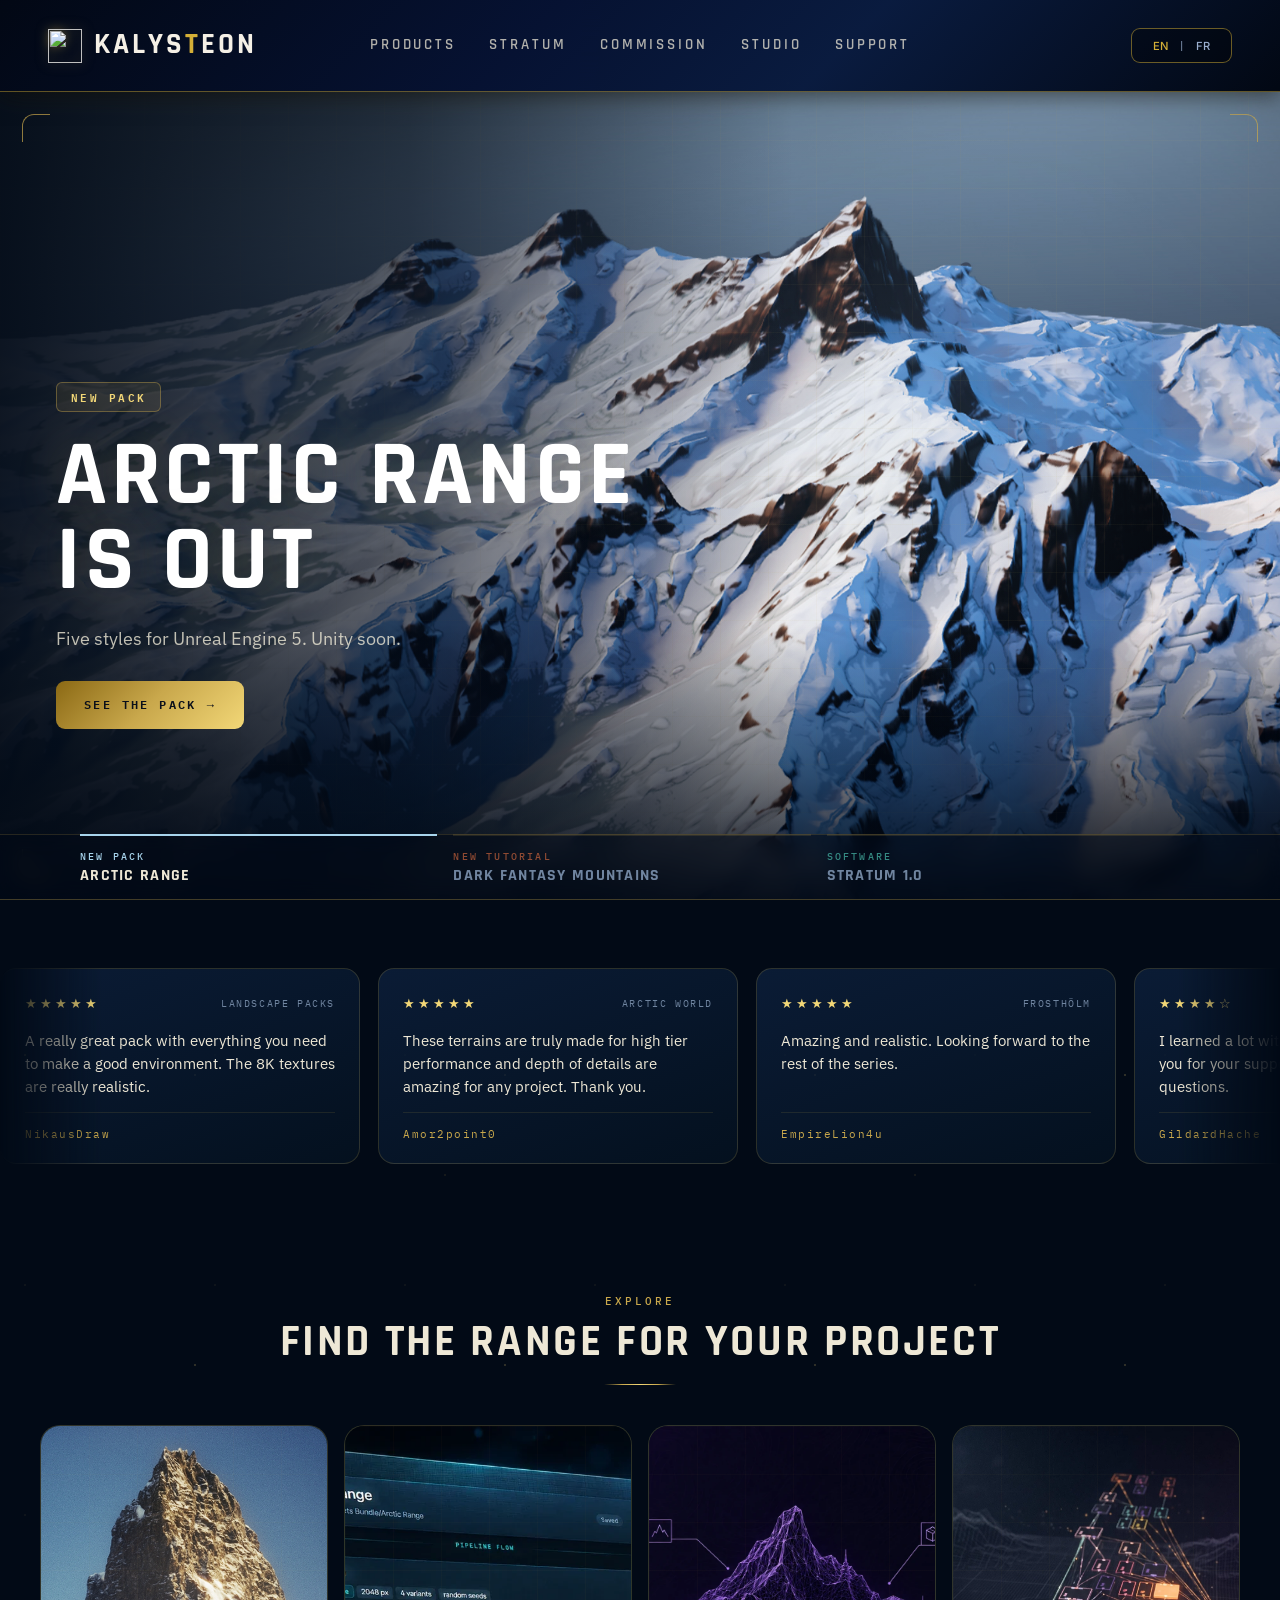
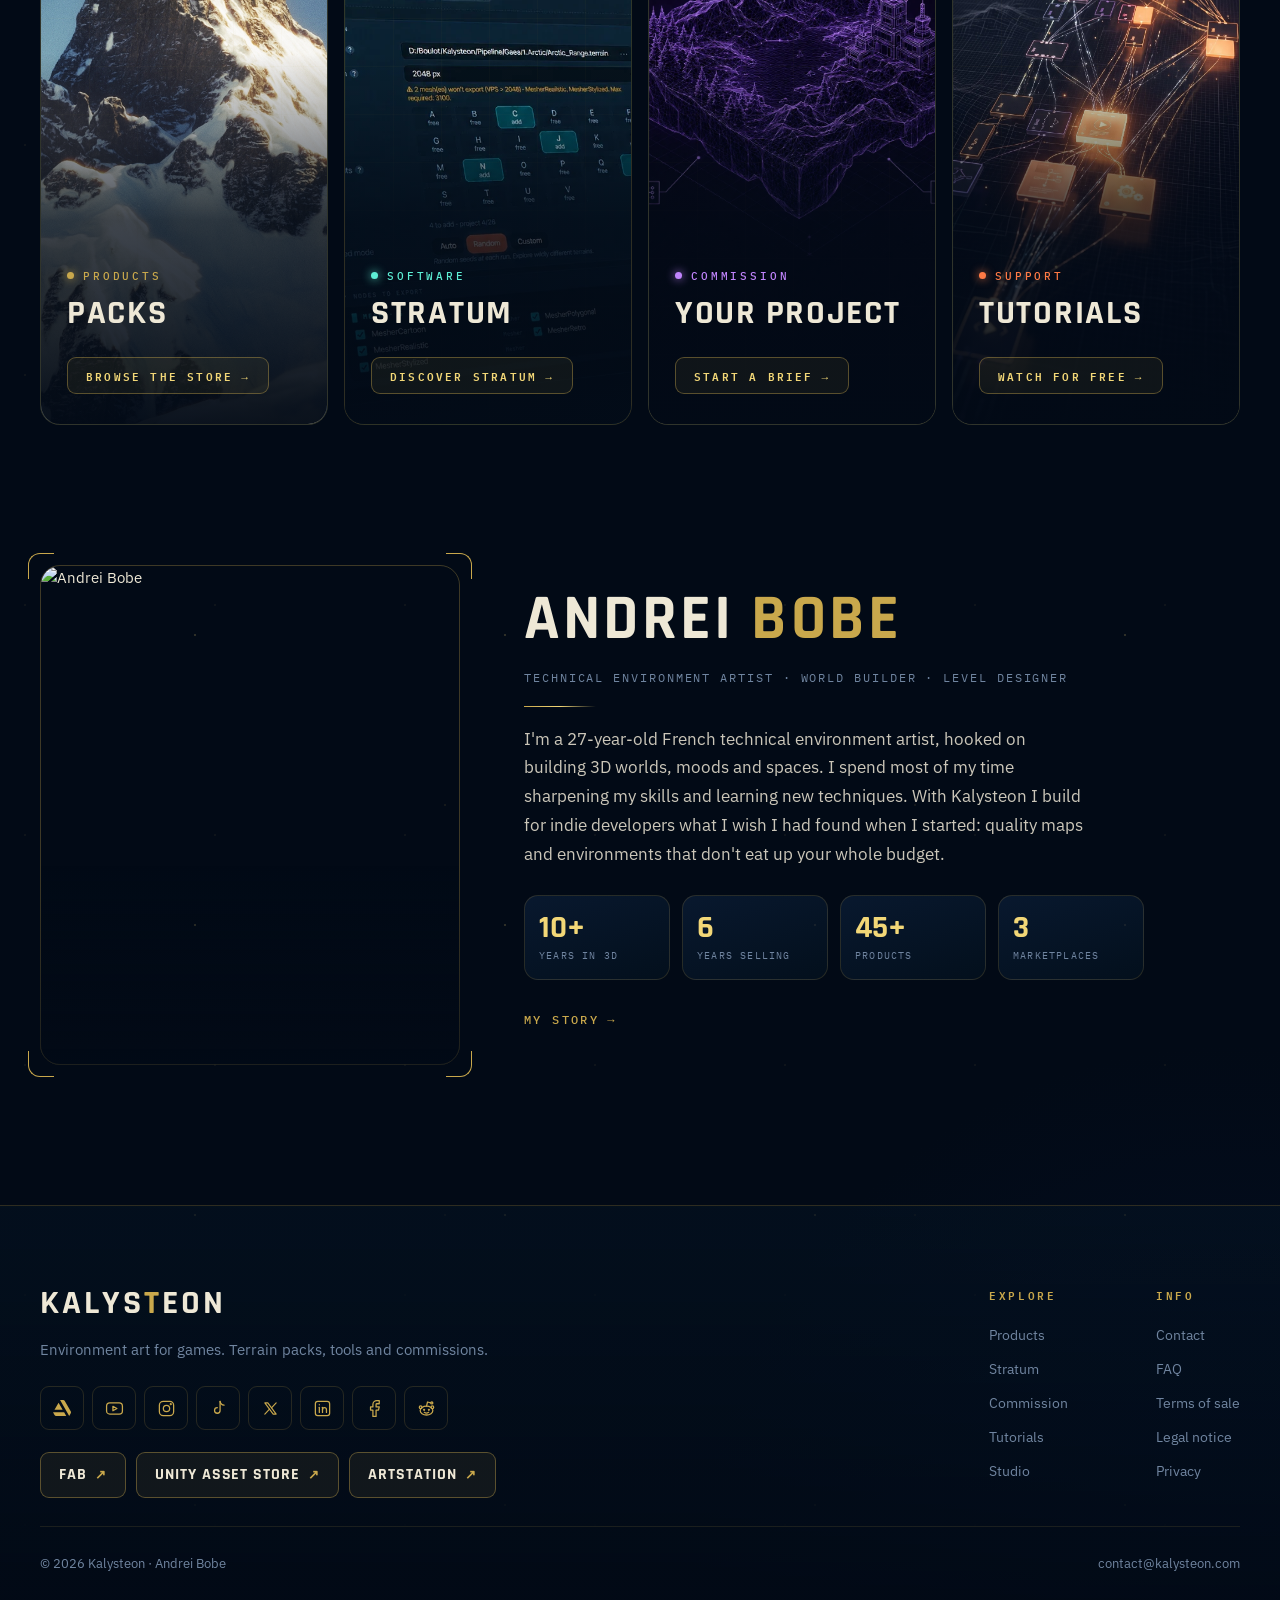
==== commit 04c75ace: "Accueil : bouton Tutoriels « Voir gratuitement », favicons refaits - Bannière Tutoriels : « Watch fo" ====
--- a/index.html
+++ b/index.html
@@ -6,6 +6,7 @@
 <title>Kalysteon</title>
 <link rel="icon" type="image/png" sizes="64x64" href="img/favicon-64.png">
 <link rel="icon" type="image/png" sizes="32x32" href="img/favicon-32.png">
+<link rel="apple-touch-icon" href="img/apple-touch-icon.png">
 <link rel="stylesheet" href="fonts/fonts.css">
 <style>
 *, *::before, *::after {
@@ -665,7 +666,7 @@
           <span class="bn-kicker"><span class="bn-dot" aria-hidden="true"></span><span data-en="Support" data-fr="Support">Support</span></span>
           <h3 class="bn-title" data-k="tutorials" data-en="Tutorials" data-fr="Tutoriels">Tutorials</h3>
           <p class="bn-line" data-k="tutorials" data-en="Learn free techniques to design your own worlds." data-fr="Apprenez gratuitement à concevoir vos propres mondes.">Learn free techniques to design your own worlds.</p>
-          <span class="bn-go"><span data-en="Watch" data-fr="Regarder">Watch</span> <span aria-hidden="true">→</span></span>
+          <span class="bn-go"><span data-en="Watch for free" data-fr="Voir gratuitement">Watch for free</span> <span aria-hidden="true">→</span></span>
         </div>
       </a>
     </div>
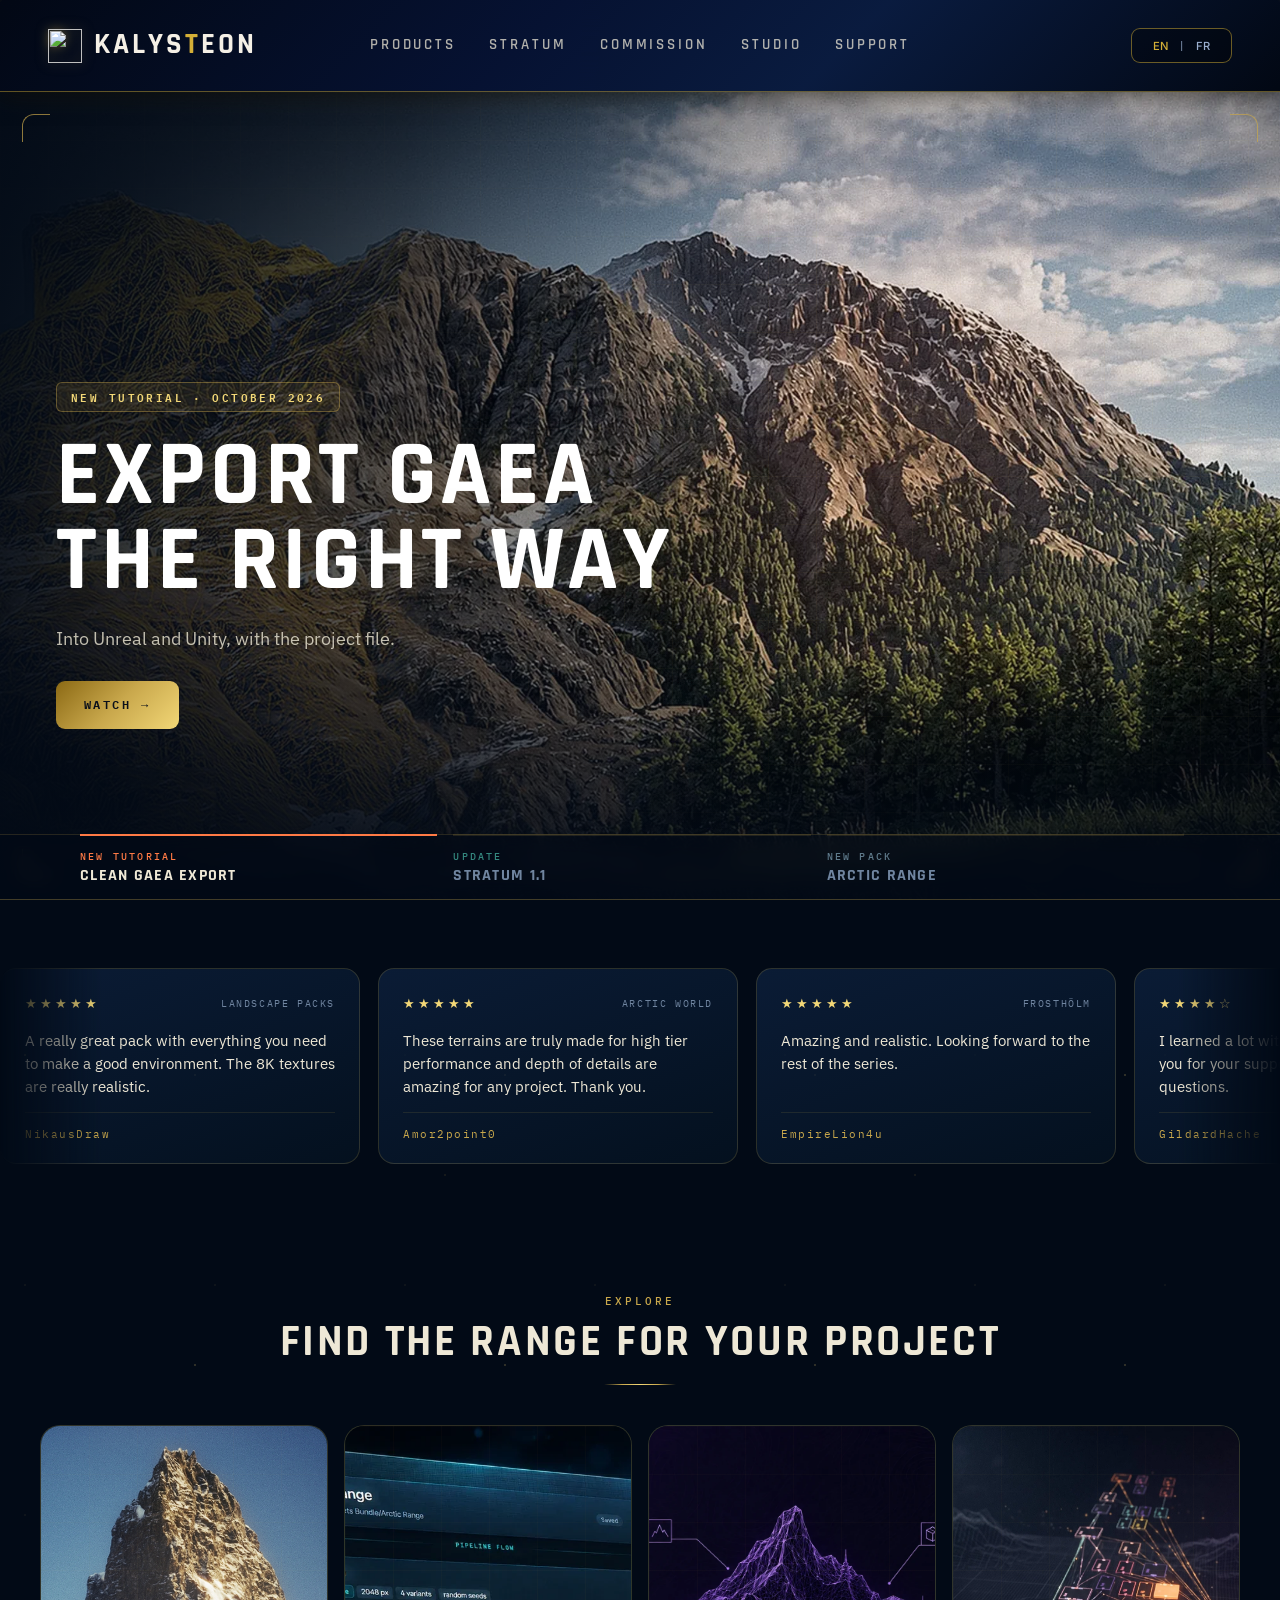
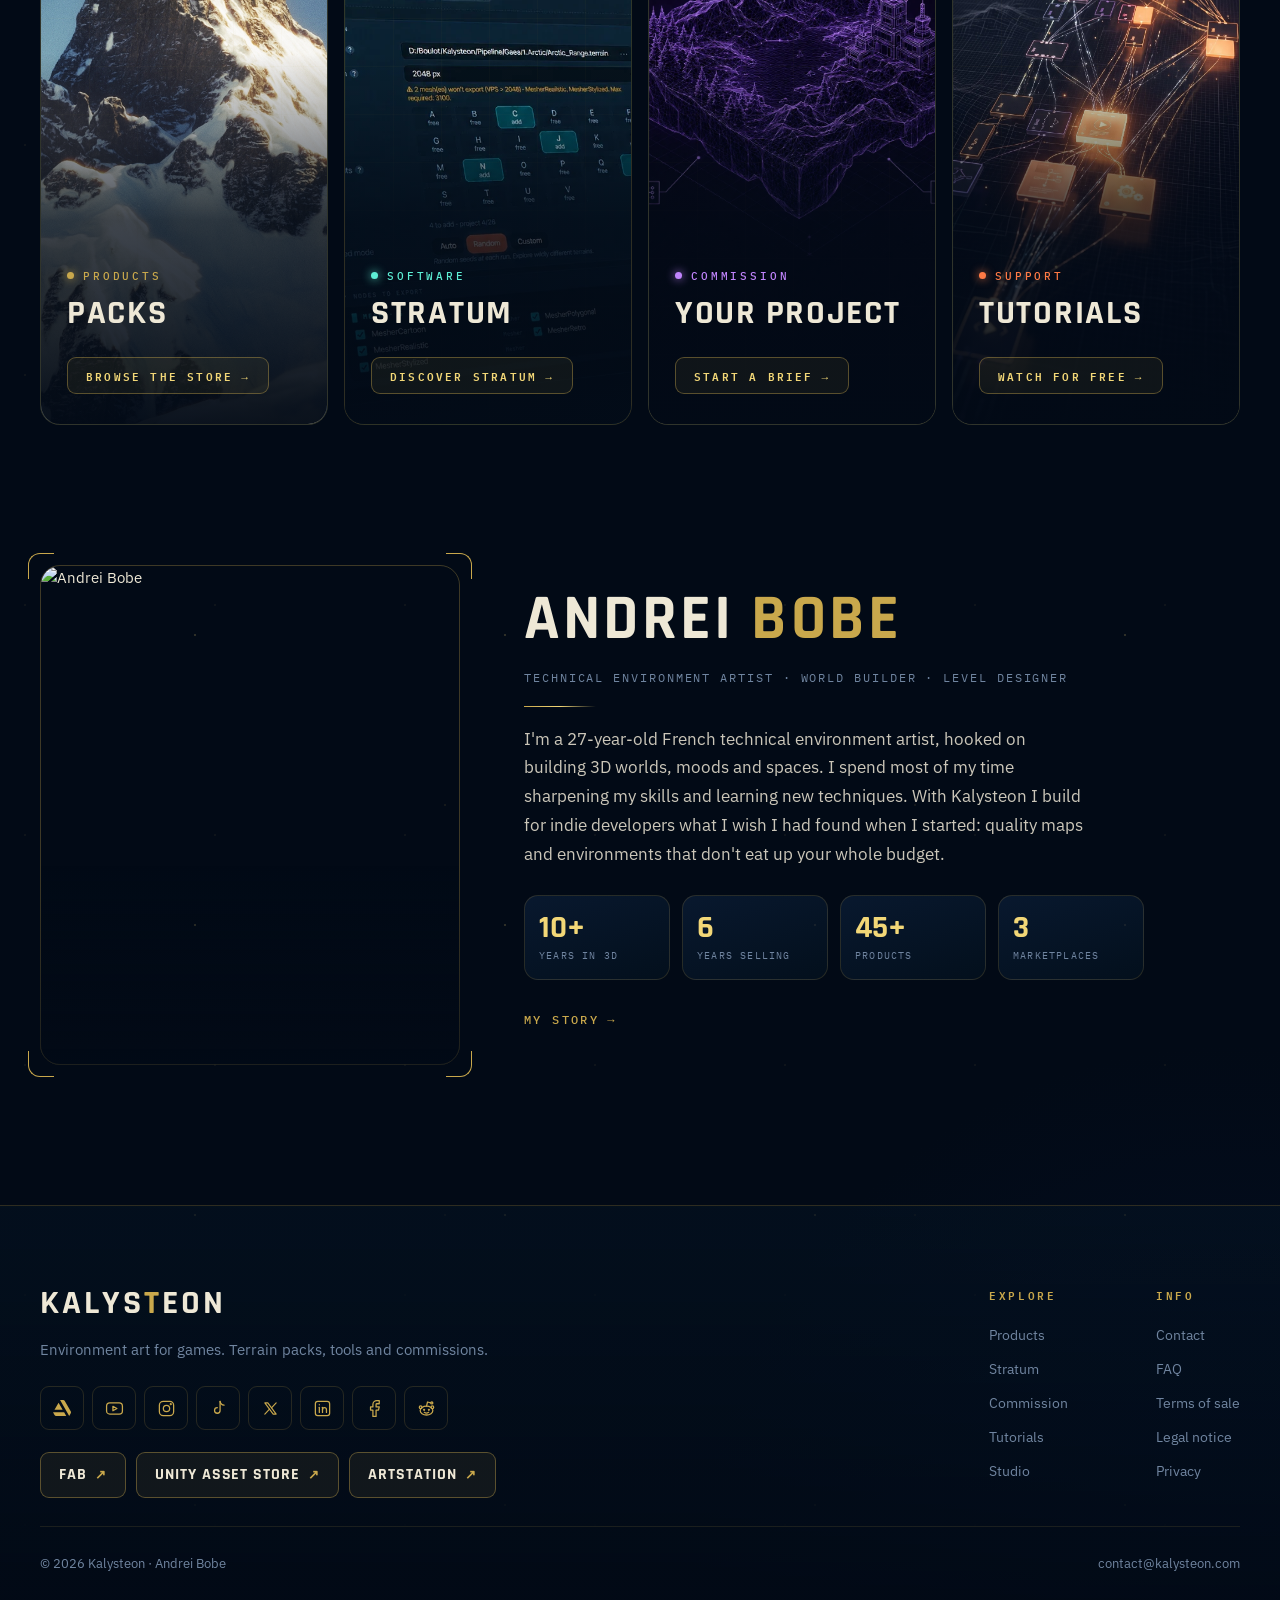
==== commit c1f4a262: "Nouveau tuto : exporter Gaea dans Unreal et Unity ; Stratum 1.1 sur l'accueil - Tutoriels : nouvelle" ====
--- a/index.html
+++ b/index.html
@@ -536,8 +536,30 @@
 
     <h1 class="k-sr" data-en="Kalysteon, terrains, worlds and tools for Unreal Engine and Unity" data-fr="Kalysteon, terrains, mondes et outils pour Unreal Engine et Unity">Kalysteon, terrains, worlds and tools for Unreal Engine and Unity</h1>
 
-    <div class="hs-slide is-active" style="--bg:#091528;--glow:rgba(160,200,220,0.12);--pos:58% 45%;--pos-m:62% 45%">
-      <img class="hs-img" src="img/products/bundle-arctic-range-stylized.webp" alt="" fetchpriority="high">
+    <div class="hs-slide is-active" style="--bg:#0A1A2A;--glow:rgba(255,122,69,0.14);--pos:55% 45%;--pos-m:62% 45%">
+      <img class="hs-img" src="img/slides/slide-tuto-export.webp" alt="" fetchpriority="high">
+      <div class="k-grid"></div><div class="hs-glow"></div><div class="hs-shade"></div>
+      <div class="hs-copy">
+        <span class="hs-badge" data-en="New tutorial · October 2026" data-fr="Nouveau tuto · Octobre 2026">New tutorial · October 2026</span>
+        <h2 class="hs-title"><span data-en="Export Gaea" data-fr="Exportez Gaea">Export Gaea</span><br><span data-en="the right way" data-fr="proprement">the right way</span></h2>
+        <p class="hs-line" data-en="Into Unreal and Unity, with the project file." data-fr="Dans Unreal et Unity, avec le fichier du projet.">Into Unreal and Unity, with the project file.</p>
+        <a class="hs-cta" href="tutorials.html#export-gaea-unreal-unity"><span data-en="Watch" data-fr="Regarder">Watch</span> <span aria-hidden="true">→</span></a>
+      </div>
+    </div>
+
+    <div class="hs-slide" style="--bg:#06282C;--glow:rgba(93,239,213,0.18);--pos:70% 50%">
+      <img class="hs-img" src="img/stratum/stratum-ui.webp" alt="" loading="lazy">
+      <div class="k-grid"></div><div class="hs-glow"></div><div class="hs-shade"></div>
+      <div class="hs-copy">
+        <span class="hs-badge" data-en="Update · October 2026" data-fr="Mise à jour · Octobre 2026">Update · October 2026</span>
+        <h2 class="hs-title"><span data-en="Stratum" data-fr="Stratum">Stratum</span><span class="hs-ver">v1.1</span><br><span data-en="is out" data-fr="est sorti">is out</span></h2>
+        <p class="hs-line" data-en="From Gaea to your engine, on autopilot. Free." data-fr="De Gaea à votre moteur, en automatique. Gratuit.">From Gaea to your engine, on autopilot. Free.</p>
+        <a class="hs-cta" href="stratum.html#download"><span data-en="Download Stratum" data-fr="Télécharger Stratum">Download Stratum</span> <span aria-hidden="true">→</span></a>
+      </div>
+    </div>
+
+    <div class="hs-slide" style="--bg:#091528;--glow:rgba(160,200,220,0.12);--pos:58% 45%;--pos-m:62% 45%">
+      <img class="hs-img" src="img/products/bundle-arctic-range-stylized.webp" alt="" loading="lazy">
       <div class="k-grid"></div><div class="hs-glow"></div><div class="hs-shade"></div>
       <div class="hs-copy">
         <span class="hs-badge" data-en="New pack" data-fr="Nouveau pack">New pack</span>
@@ -547,36 +569,14 @@
       </div>
     </div>
 
-    <div class="hs-slide" style="--bg:#22150A;--glow:rgba(255,122,69,0.14);--pos:60% 40%;--pos-m:62% 40%">
-      <img class="hs-img" src="img/slides/slide-tuto-dark-fantasy.webp" alt="" loading="lazy">
-      <div class="k-grid"></div><div class="hs-glow"></div><div class="hs-shade"></div>
-      <div class="hs-copy">
-        <span class="hs-badge" data-en="New tutorial · October 2026" data-fr="Nouveau tuto · Octobre 2026">New tutorial · October 2026</span>
-        <h2 class="hs-title"><span data-en="Dark fantasy" data-fr="Montagnes">Dark fantasy</span><br><span data-en="mountains" data-fr="dark fantasy">mountains</span></h2>
-        <p class="hs-line" data-en="In Gaea 2, with the project file free to download." data-fr="Dans Gaea 2, avec le fichier du projet offert.">In Gaea 2, with the project file free to download.</p>
-        <a class="hs-cta" href="tutorials.html#dark-fantasy-spikes-gaea-2"><span data-en="Watch" data-fr="Regarder">Watch</span> <span aria-hidden="true">→</span></a>
-      </div>
-    </div>
-
-    <div class="hs-slide" style="--bg:#06282C;--glow:rgba(93,239,213,0.18);--pos:70% 50%">
-      <img class="hs-img" src="img/stratum/stratum-ui.webp" alt="" loading="lazy">
-      <div class="k-grid"></div><div class="hs-glow"></div><div class="hs-shade"></div>
-      <div class="hs-copy">
-        <span class="hs-badge" data-en="Out now · September 2026" data-fr="Disponible · Septembre 2026">Out now · September 2026</span>
-        <h2 class="hs-title"><span data-en="Stratum" data-fr="Stratum">Stratum</span><span class="hs-ver">v1.0</span><br><span data-en="is out" data-fr="est sorti">is out</span></h2>
-        <p class="hs-line" data-en="From Gaea to your engine, on autopilot. Free." data-fr="De Gaea à votre moteur, en automatique. Gratuit.">From Gaea to your engine, on autopilot. Free.</p>
-        <a class="hs-cta" href="stratum.html#download"><span data-en="Download Stratum" data-fr="Télécharger Stratum">Download Stratum</span> <span aria-hidden="true">→</span></a>
-      </div>
-    </div>
-
     <div class="hs-scan" aria-hidden="true"></div>
     <div class="corners" aria-hidden="true"><span></span><span></span><span></span><span></span></div>
 
     <div class="hs-tabs">
       <div class="hs-tabs-grid">
-        <button class="hs-tab is-on" type="button" style="--tc:#A8D4EC" aria-current="true" aria-label="Arctic Range" data-aria-en="Arctic Range" data-aria-fr="Arctic Range"><span class="hs-tab-bar" aria-hidden="true"><i></i></span><span class="hs-tab-txt"><span class="hs-tab-kick" data-en="New pack" data-fr="Nouveau pack">New pack</span><span class="hs-tab-label" data-en="Arctic Range" data-fr="Arctic Range">Arctic Range</span></span></button>
-        <button class="hs-tab" type="button" style="--tc:#FF7A45" aria-current="false" aria-label="Dark fantasy mountains" data-aria-en="Dark fantasy mountains" data-aria-fr="Montagnes dark fantasy"><span class="hs-tab-bar" aria-hidden="true"><i></i></span><span class="hs-tab-txt"><span class="hs-tab-kick" data-en="New tutorial" data-fr="Nouveau tuto">New tutorial</span><span class="hs-tab-label" data-en="Dark fantasy mountains" data-fr="Montagnes dark fantasy">Dark fantasy mountains</span></span></button>
-        <button class="hs-tab" type="button" style="--tc:#5DEFD5" aria-current="false" aria-label="Stratum 1.0" data-aria-en="Stratum 1.0" data-aria-fr="Stratum 1.0"><span class="hs-tab-bar" aria-hidden="true"><i></i></span><span class="hs-tab-txt"><span class="hs-tab-kick" data-en="Software" data-fr="Logiciel">Software</span><span class="hs-tab-label" data-en="Stratum 1.0" data-fr="Stratum 1.0">Stratum 1.0</span></span></button>
+        <button class="hs-tab is-on" type="button" style="--tc:#FF7A45" aria-current="true" aria-label="Clean Gaea export" data-aria-en="Clean Gaea export" data-aria-fr="Export Gaea propre"><span class="hs-tab-bar" aria-hidden="true"><i></i></span><span class="hs-tab-txt"><span class="hs-tab-kick" data-en="New tutorial" data-fr="Nouveau tuto">New tutorial</span><span class="hs-tab-label" data-en="Clean Gaea export" data-fr="Export Gaea propre">Clean Gaea export</span></span></button>
+        <button class="hs-tab" type="button" style="--tc:#5DEFD5" aria-current="false" aria-label="Stratum 1.1" data-aria-en="Stratum 1.1" data-aria-fr="Stratum 1.1"><span class="hs-tab-bar" aria-hidden="true"><i></i></span><span class="hs-tab-txt"><span class="hs-tab-kick" data-en="Update" data-fr="Mise à jour">Update</span><span class="hs-tab-label" data-en="Stratum 1.1" data-fr="Stratum 1.1">Stratum 1.1</span></span></button>
+        <button class="hs-tab" type="button" style="--tc:#A8D4EC" aria-current="false" aria-label="Arctic Range" data-aria-en="Arctic Range" data-aria-fr="Arctic Range"><span class="hs-tab-bar" aria-hidden="true"><i></i></span><span class="hs-tab-txt"><span class="hs-tab-kick" data-en="New pack" data-fr="Nouveau pack">New pack</span><span class="hs-tab-label" data-en="Arctic Range" data-fr="Arctic Range">Arctic Range</span></span></button>
       </div>
     </div>
   </section>
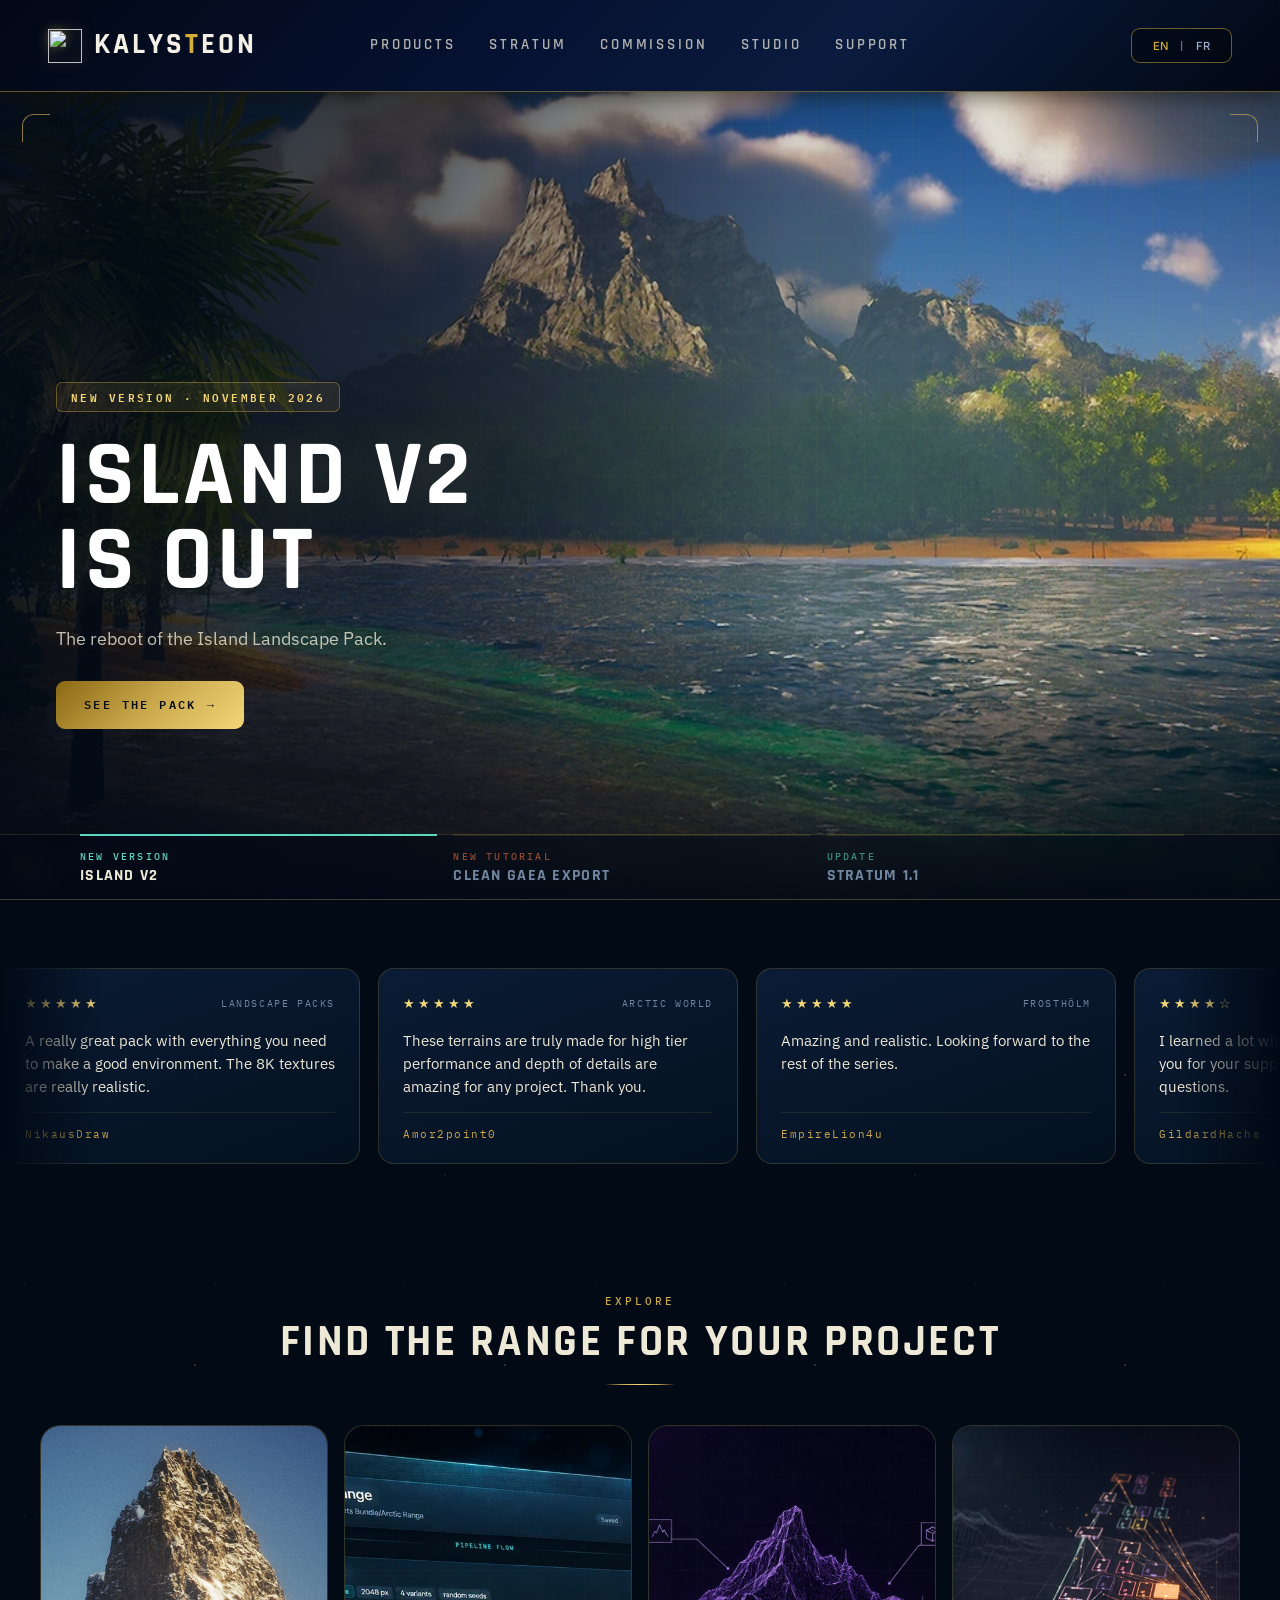
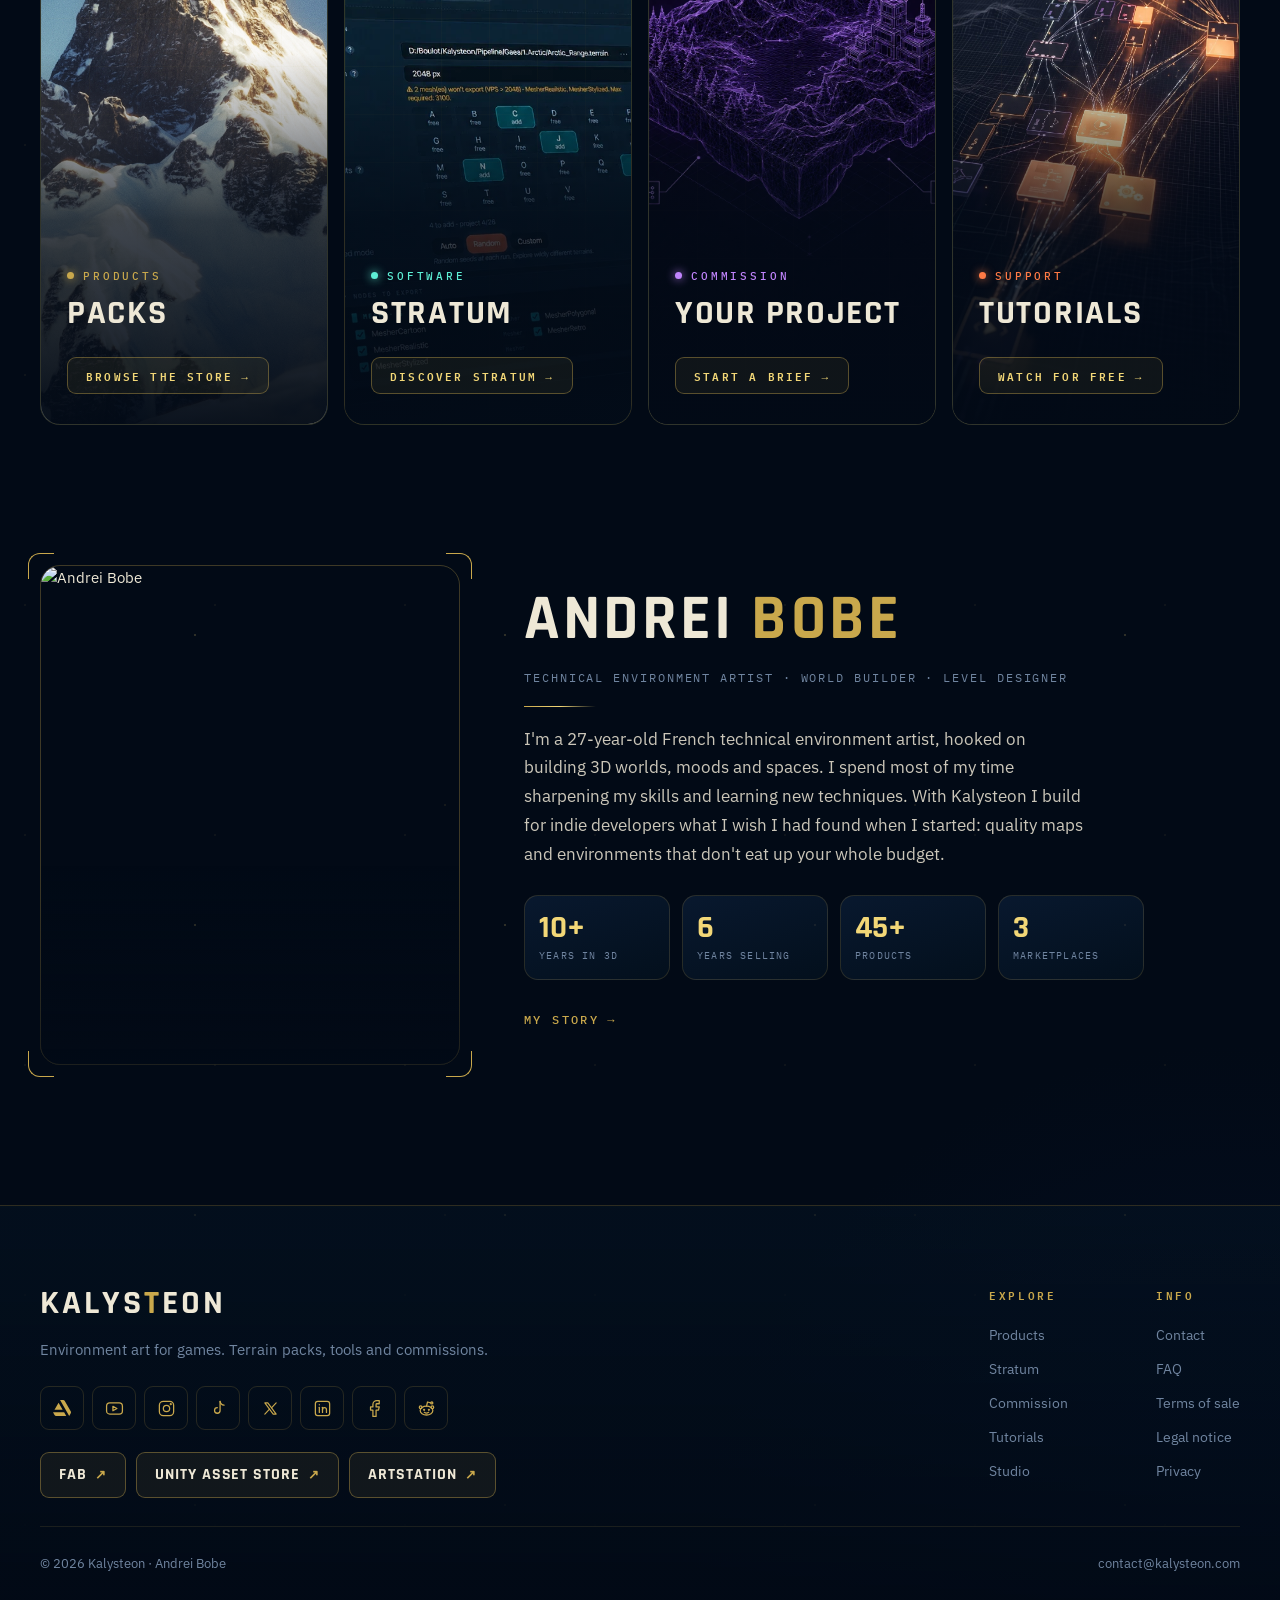
==== commit 36522570: "Accueil : Island V2 en tête du hero - Nouvelle slide Island V2 (version de novembre), le bouton ouvr" ====
--- a/index.html
+++ b/index.html
@@ -536,8 +536,19 @@
 
     <h1 class="k-sr" data-en="Kalysteon, terrains, worlds and tools for Unreal Engine and Unity" data-fr="Kalysteon, terrains, mondes et outils pour Unreal Engine et Unity">Kalysteon, terrains, worlds and tools for Unreal Engine and Unity</h1>
 
-    <div class="hs-slide is-active" style="--bg:#0A1A2A;--glow:rgba(255,122,69,0.14);--pos:55% 45%;--pos-m:62% 45%">
-      <img class="hs-img" src="img/slides/slide-tuto-export.webp" alt="" fetchpriority="high">
+    <div class="hs-slide is-active" style="--bg:#08222A;--glow:rgba(94,214,190,0.14);--pos:60% 40%;--pos-m:49% 40%">
+      <img class="hs-img" src="img/slides/slide-island-v2.webp" alt="" fetchpriority="high">
+      <div class="k-grid"></div><div class="hs-glow"></div><div class="hs-shade"></div>
+      <div class="hs-copy">
+        <span class="hs-badge" data-en="New version · November 2026" data-fr="Nouvelle version · Novembre 2026">New version · November 2026</span>
+        <h2 class="hs-title"><span data-en="Island V2" data-fr="Island V2">Island V2</span><br><span data-en="is out" data-fr="est sorti">is out</span></h2>
+        <p class="hs-line" data-en="The reboot of the Island Landscape Pack." data-fr="Le reboot de l'Island Landscape Pack.">The reboot of the Island Landscape Pack.</p>
+        <a class="hs-cta" href="products.html?p=island-landscape-pack"><span data-en="See the pack" data-fr="Voir le pack">See the pack</span> <span aria-hidden="true">→</span></a>
+      </div>
+    </div>
+
+    <div class="hs-slide" style="--bg:#0A1A2A;--glow:rgba(255,122,69,0.14);--pos:55% 45%;--pos-m:62% 45%">
+      <img class="hs-img" src="img/slides/slide-tuto-export.webp" alt="" loading="lazy">
       <div class="k-grid"></div><div class="hs-glow"></div><div class="hs-shade"></div>
       <div class="hs-copy">
         <span class="hs-badge" data-en="New tutorial · October 2026" data-fr="Nouveau tuto · Octobre 2026">New tutorial · October 2026</span>
@@ -558,25 +569,14 @@
       </div>
     </div>
 
-    <div class="hs-slide" style="--bg:#091528;--glow:rgba(160,200,220,0.12);--pos:58% 45%;--pos-m:62% 45%">
-      <img class="hs-img" src="img/products/bundle-arctic-range-stylized.webp" alt="" loading="lazy">
-      <div class="k-grid"></div><div class="hs-glow"></div><div class="hs-shade"></div>
-      <div class="hs-copy">
-        <span class="hs-badge" data-en="New pack" data-fr="Nouveau pack">New pack</span>
-        <h2 class="hs-title"><span data-en="Arctic Range" data-fr="Arctic Range">Arctic Range</span><br><span data-en="is out" data-fr="est sorti">is out</span></h2>
-        <p class="hs-line" data-en="Five styles for Unreal Engine 5. Unity soon." data-fr="Cinq styles, pour Unreal Engine 5. Unity bientôt.">Five styles for Unreal Engine 5. Unity soon.</p>
-        <a class="hs-cta" href="products.html#coll-card-bundles"><span data-en="See the pack" data-fr="Voir le pack">See the pack</span> <span aria-hidden="true">→</span></a>
-      </div>
-    </div>
-
     <div class="hs-scan" aria-hidden="true"></div>
     <div class="corners" aria-hidden="true"><span></span><span></span><span></span><span></span></div>
 
     <div class="hs-tabs">
       <div class="hs-tabs-grid">
-        <button class="hs-tab is-on" type="button" style="--tc:#FF7A45" aria-current="true" aria-label="Clean Gaea export" data-aria-en="Clean Gaea export" data-aria-fr="Export Gaea propre"><span class="hs-tab-bar" aria-hidden="true"><i></i></span><span class="hs-tab-txt"><span class="hs-tab-kick" data-en="New tutorial" data-fr="Nouveau tuto">New tutorial</span><span class="hs-tab-label" data-en="Clean Gaea export" data-fr="Export Gaea propre">Clean Gaea export</span></span></button>
+        <button class="hs-tab is-on" type="button" style="--tc:#5ED6BE" aria-current="true" aria-label="Island V2" data-aria-en="Island V2" data-aria-fr="Island V2"><span class="hs-tab-bar" aria-hidden="true"><i></i></span><span class="hs-tab-txt"><span class="hs-tab-kick" data-en="New version" data-fr="Nouvelle version">New version</span><span class="hs-tab-label" data-en="Island V2" data-fr="Island V2">Island V2</span></span></button>
+        <button class="hs-tab" type="button" style="--tc:#FF7A45" aria-current="false" aria-label="Clean Gaea export" data-aria-en="Clean Gaea export" data-aria-fr="Export Gaea propre"><span class="hs-tab-bar" aria-hidden="true"><i></i></span><span class="hs-tab-txt"><span class="hs-tab-kick" data-en="New tutorial" data-fr="Nouveau tuto">New tutorial</span><span class="hs-tab-label" data-en="Clean Gaea export" data-fr="Export Gaea propre">Clean Gaea export</span></span></button>
         <button class="hs-tab" type="button" style="--tc:#5DEFD5" aria-current="false" aria-label="Stratum 1.1" data-aria-en="Stratum 1.1" data-aria-fr="Stratum 1.1"><span class="hs-tab-bar" aria-hidden="true"><i></i></span><span class="hs-tab-txt"><span class="hs-tab-kick" data-en="Update" data-fr="Mise à jour">Update</span><span class="hs-tab-label" data-en="Stratum 1.1" data-fr="Stratum 1.1">Stratum 1.1</span></span></button>
-        <button class="hs-tab" type="button" style="--tc:#A8D4EC" aria-current="false" aria-label="Arctic Range" data-aria-en="Arctic Range" data-aria-fr="Arctic Range"><span class="hs-tab-bar" aria-hidden="true"><i></i></span><span class="hs-tab-txt"><span class="hs-tab-kick" data-en="New pack" data-fr="Nouveau pack">New pack</span><span class="hs-tab-label" data-en="Arctic Range" data-fr="Arctic Range">Arctic Range</span></span></button>
       </div>
     </div>
   </section>
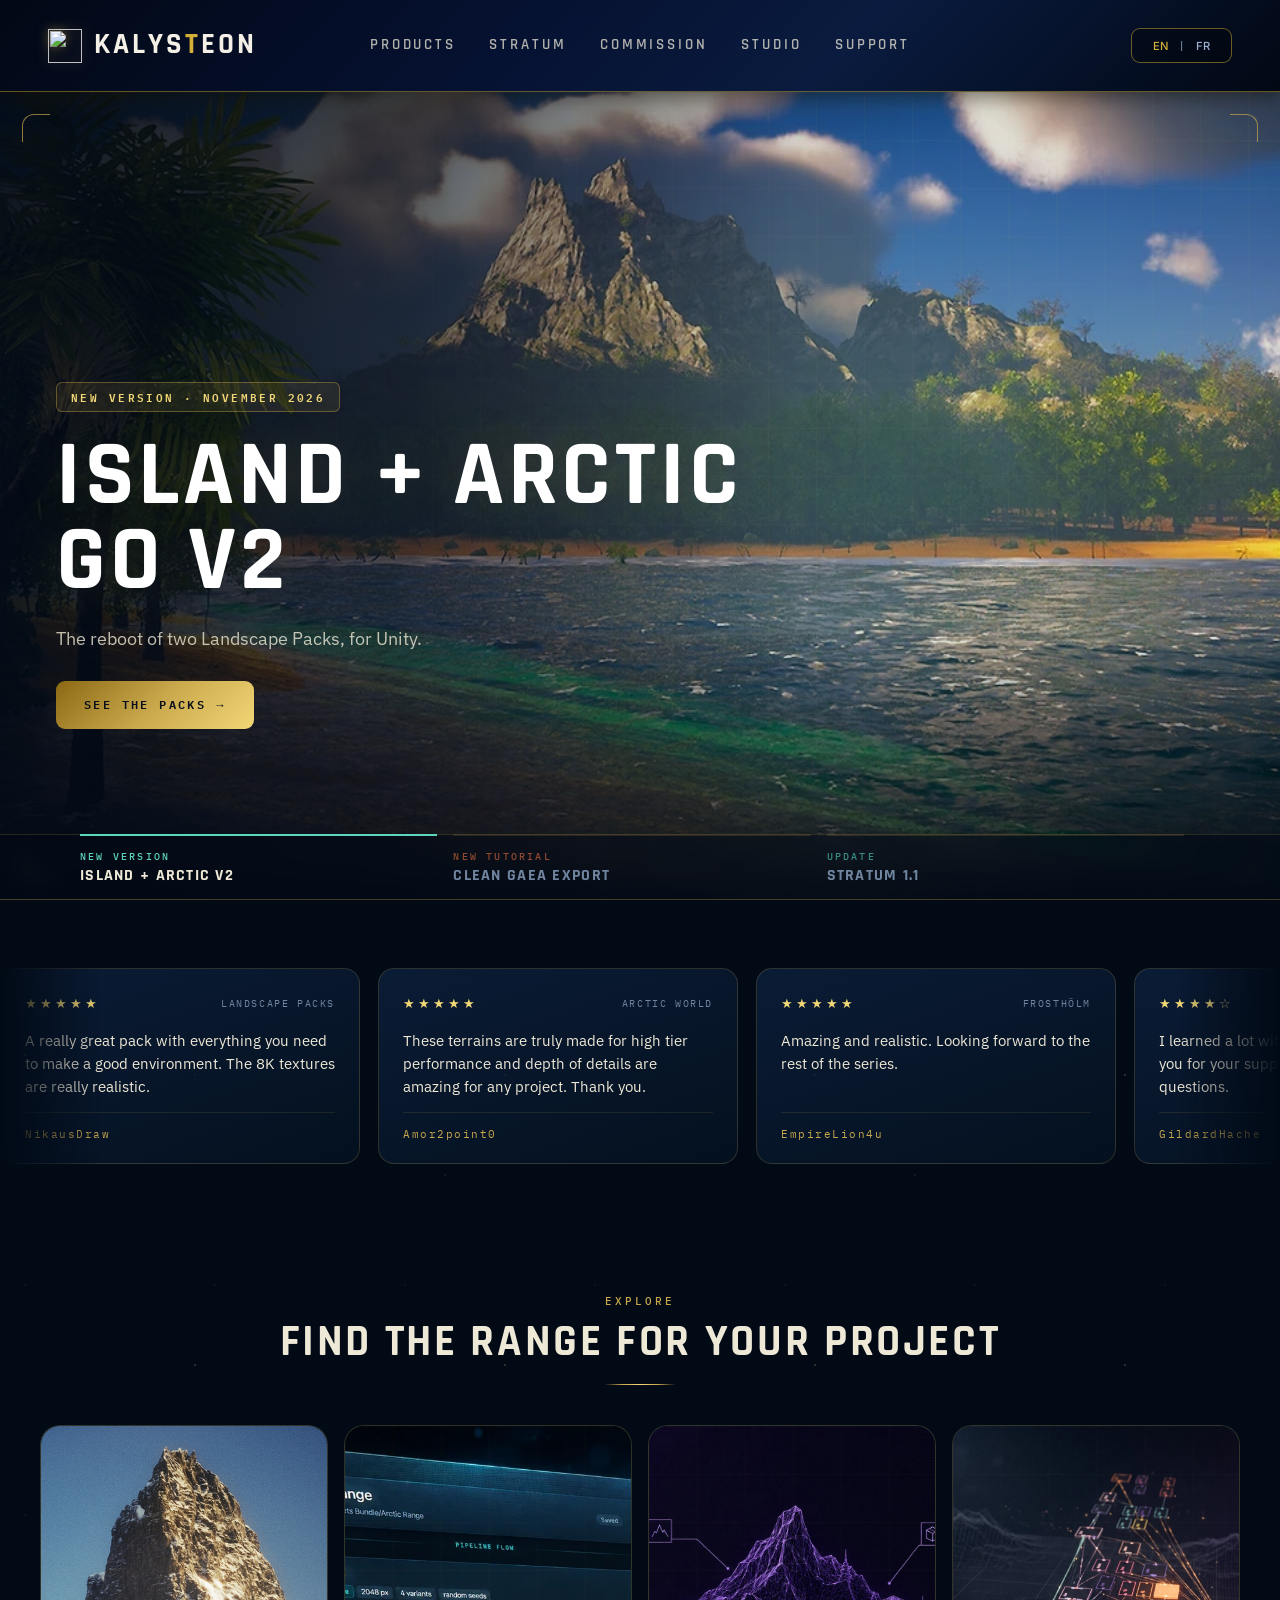
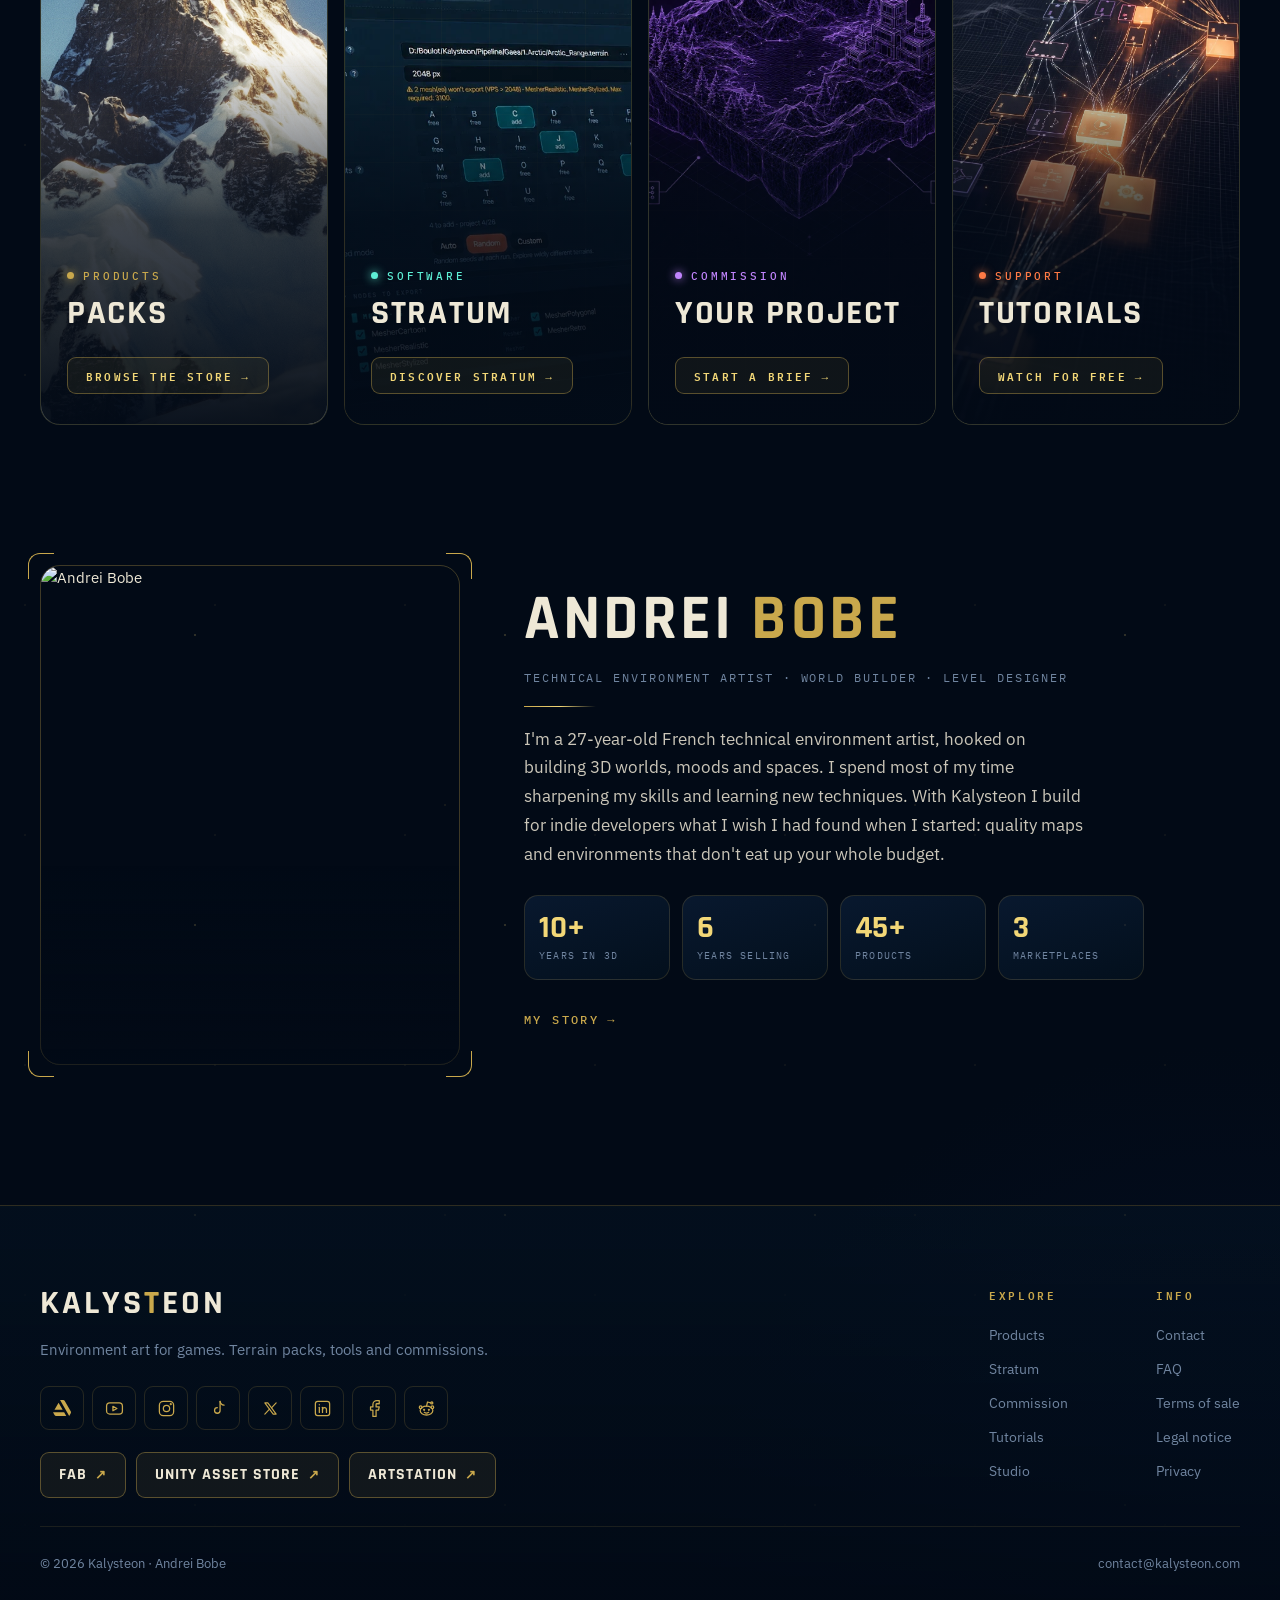
==== commit b65e6cc8: "Island et Arctic V2 : photos Unity et contenu V2 dans les fiches, slide commune - Fiches : photos Un" ====
--- a/index.html
+++ b/index.html
@@ -541,9 +541,9 @@
       <div class="k-grid"></div><div class="hs-glow"></div><div class="hs-shade"></div>
       <div class="hs-copy">
         <span class="hs-badge" data-en="New version · November 2026" data-fr="Nouvelle version · Novembre 2026">New version · November 2026</span>
-        <h2 class="hs-title"><span data-en="Island V2" data-fr="Island V2">Island V2</span><br><span data-en="is out" data-fr="est sorti">is out</span></h2>
-        <p class="hs-line" data-en="The reboot of the Island Landscape Pack." data-fr="Le reboot de l'Island Landscape Pack.">The reboot of the Island Landscape Pack.</p>
-        <a class="hs-cta" href="products.html?p=island-landscape-pack"><span data-en="See the pack" data-fr="Voir le pack">See the pack</span> <span aria-hidden="true">→</span></a>
+        <h2 class="hs-title"><span data-en="Island + Arctic" data-fr="Island + Arctic">Island + Arctic</span><br><span data-en="go V2" data-fr="passent en V2">go V2</span></h2>
+        <p class="hs-line" data-en="The reboot of two Landscape Packs, for Unity." data-fr="Le reboot de deux Landscape Packs, pour Unity.">The reboot of two Landscape Packs, for Unity.</p>
+        <a class="hs-cta" href="products.html#coll-card-8k"><span data-en="See the packs" data-fr="Voir les packs">See the packs</span> <span aria-hidden="true">→</span></a>
       </div>
     </div>
 
@@ -574,7 +574,7 @@
 
     <div class="hs-tabs">
       <div class="hs-tabs-grid">
-        <button class="hs-tab is-on" type="button" style="--tc:#5ED6BE" aria-current="true" aria-label="Island V2" data-aria-en="Island V2" data-aria-fr="Island V2"><span class="hs-tab-bar" aria-hidden="true"><i></i></span><span class="hs-tab-txt"><span class="hs-tab-kick" data-en="New version" data-fr="Nouvelle version">New version</span><span class="hs-tab-label" data-en="Island V2" data-fr="Island V2">Island V2</span></span></button>
+        <button class="hs-tab is-on" type="button" style="--tc:#5ED6BE" aria-current="true" aria-label="Island + Arctic V2" data-aria-en="Island + Arctic V2" data-aria-fr="Island + Arctic V2"><span class="hs-tab-bar" aria-hidden="true"><i></i></span><span class="hs-tab-txt"><span class="hs-tab-kick" data-en="New version" data-fr="Nouvelle version">New version</span><span class="hs-tab-label" data-en="Island + Arctic V2" data-fr="Island + Arctic V2">Island + Arctic V2</span></span></button>
         <button class="hs-tab" type="button" style="--tc:#FF7A45" aria-current="false" aria-label="Clean Gaea export" data-aria-en="Clean Gaea export" data-aria-fr="Export Gaea propre"><span class="hs-tab-bar" aria-hidden="true"><i></i></span><span class="hs-tab-txt"><span class="hs-tab-kick" data-en="New tutorial" data-fr="Nouveau tuto">New tutorial</span><span class="hs-tab-label" data-en="Clean Gaea export" data-fr="Export Gaea propre">Clean Gaea export</span></span></button>
         <button class="hs-tab" type="button" style="--tc:#5DEFD5" aria-current="false" aria-label="Stratum 1.1" data-aria-en="Stratum 1.1" data-aria-fr="Stratum 1.1"><span class="hs-tab-bar" aria-hidden="true"><i></i></span><span class="hs-tab-txt"><span class="hs-tab-kick" data-en="Update" data-fr="Mise à jour">Update</span><span class="hs-tab-label" data-en="Stratum 1.1" data-fr="Stratum 1.1">Stratum 1.1</span></span></button>
       </div>
